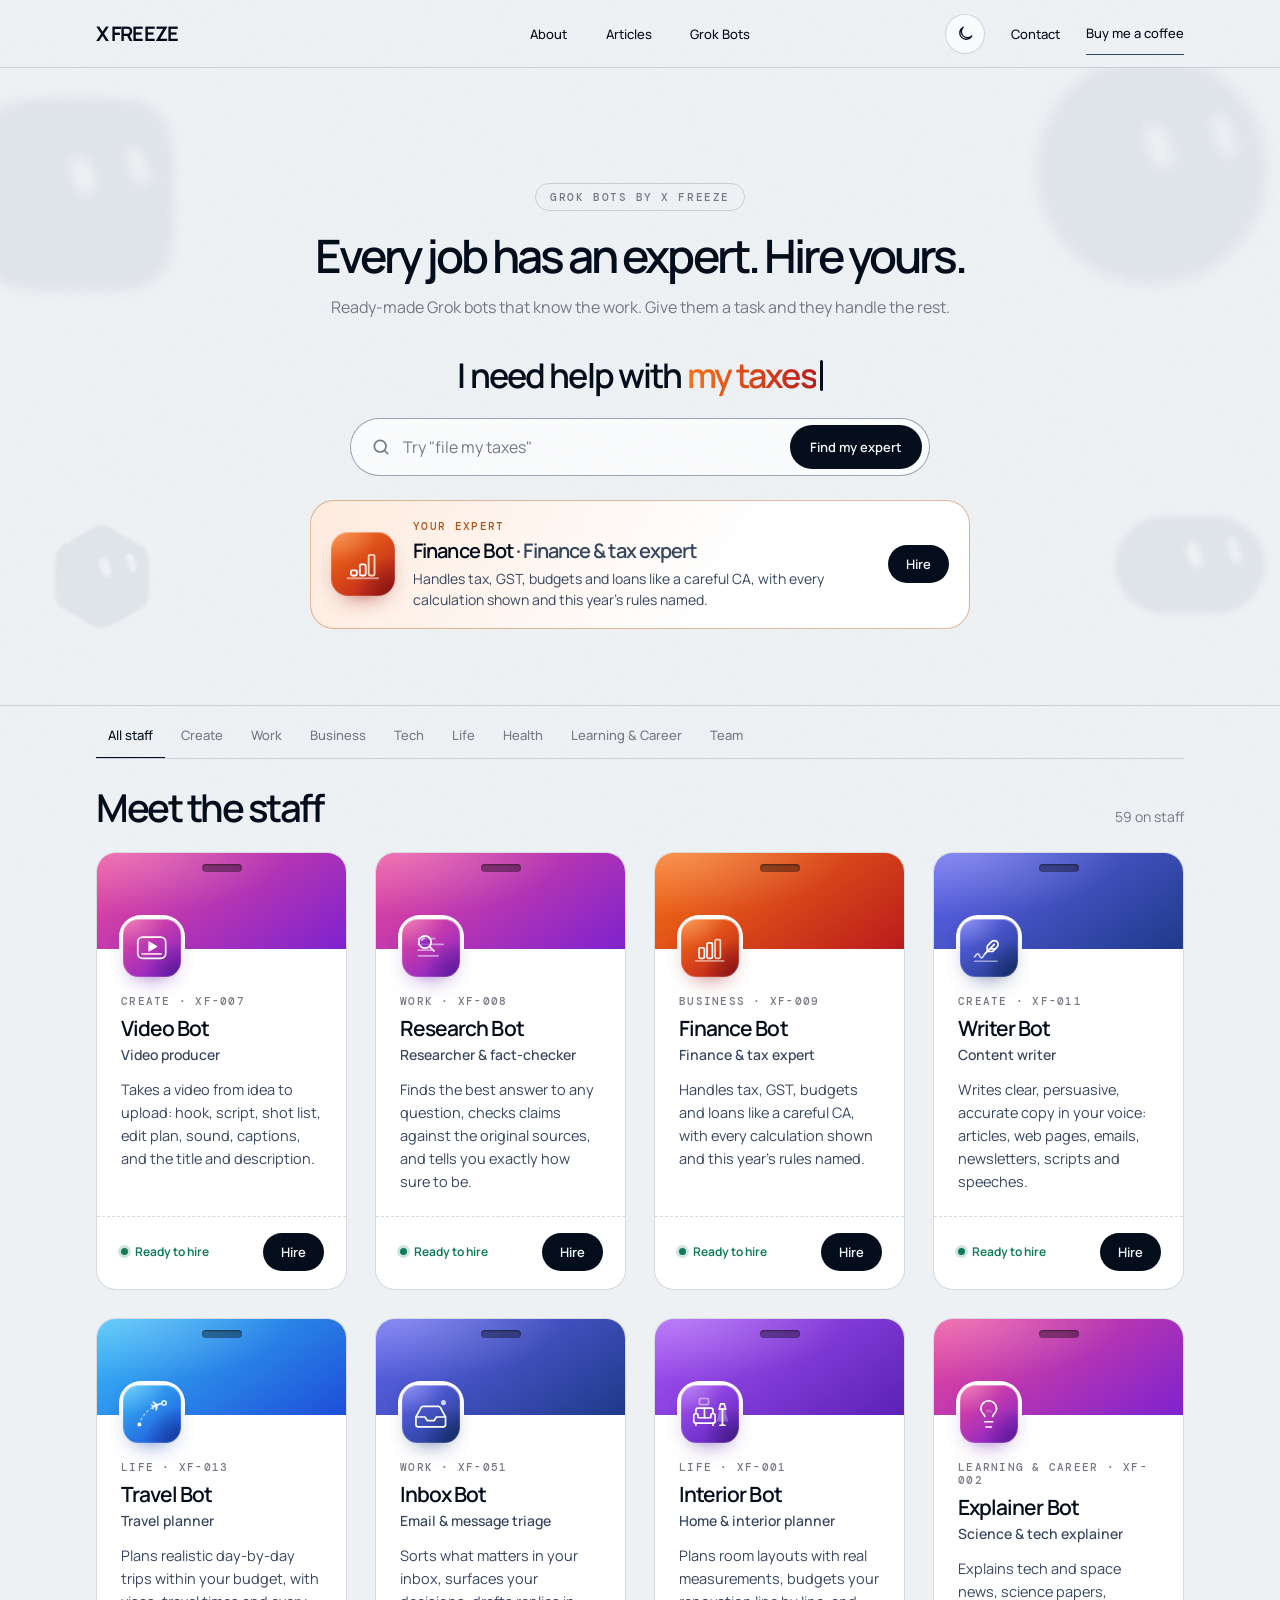
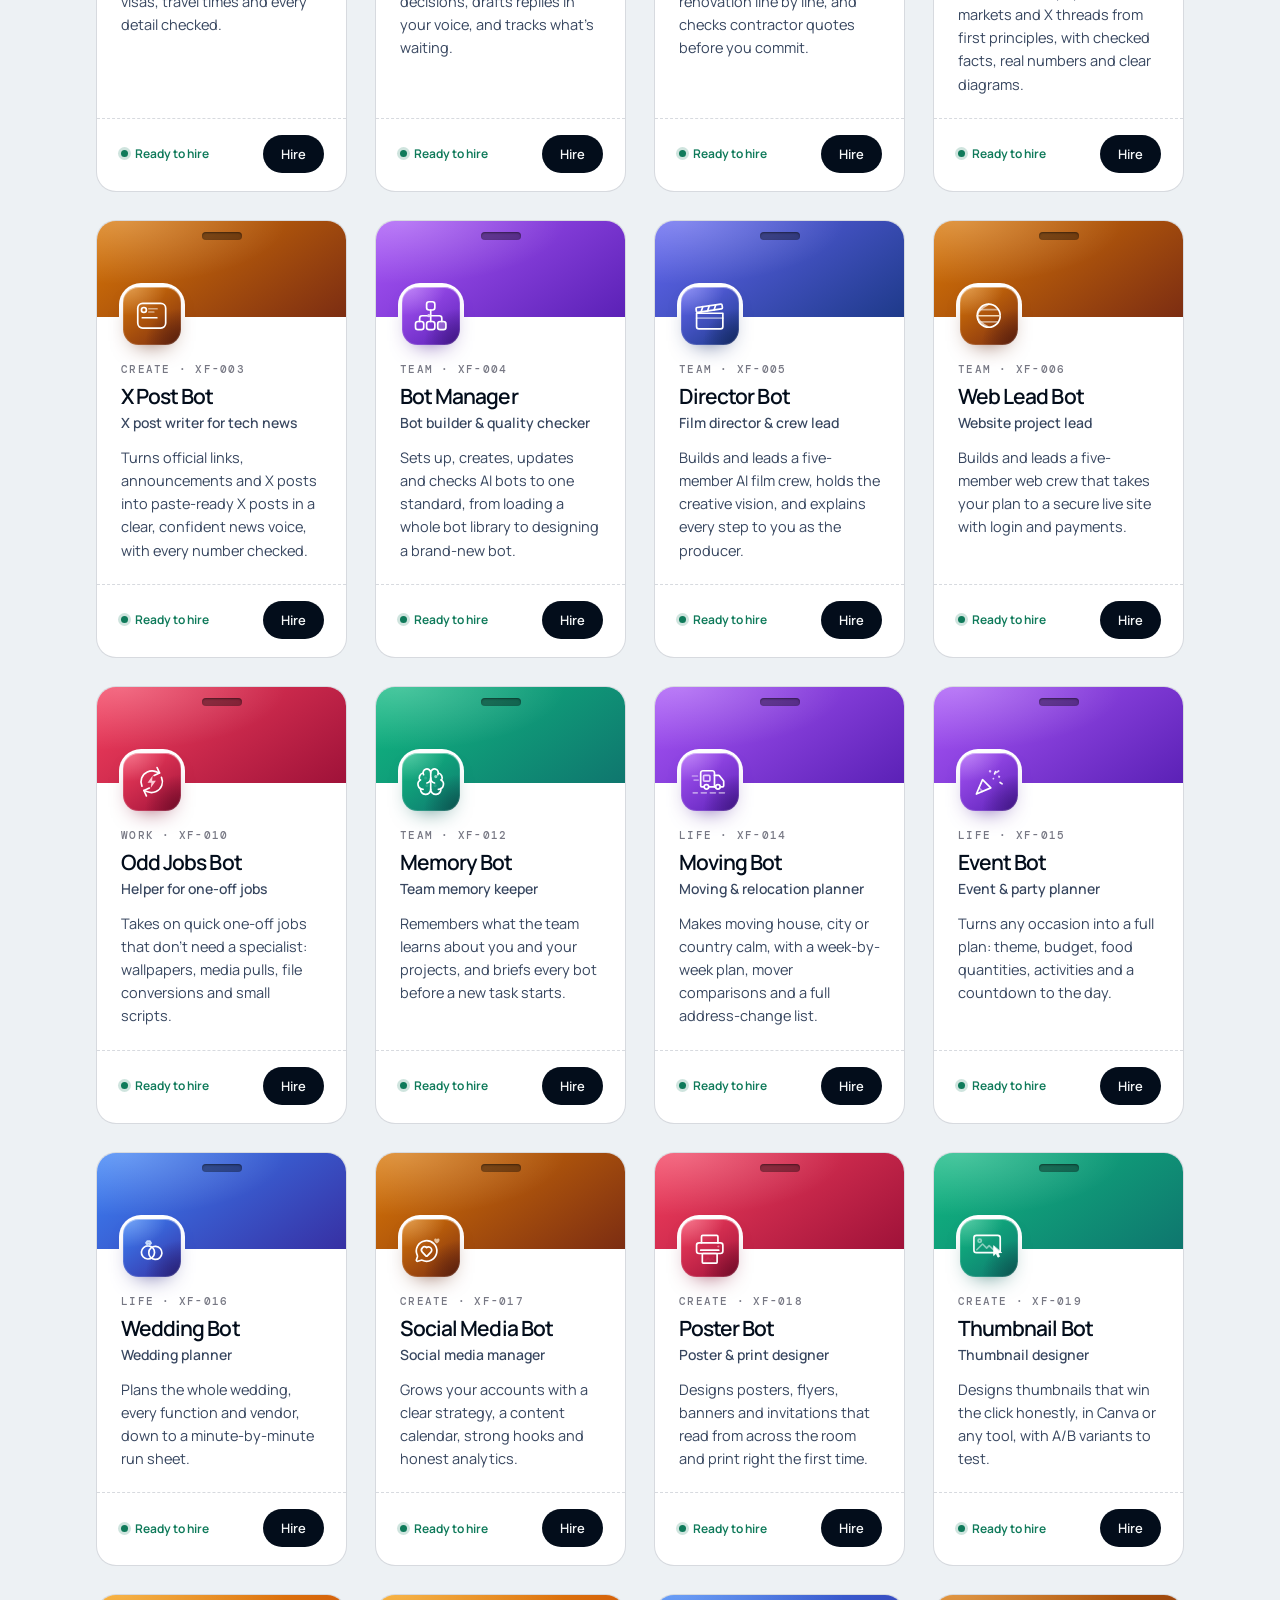
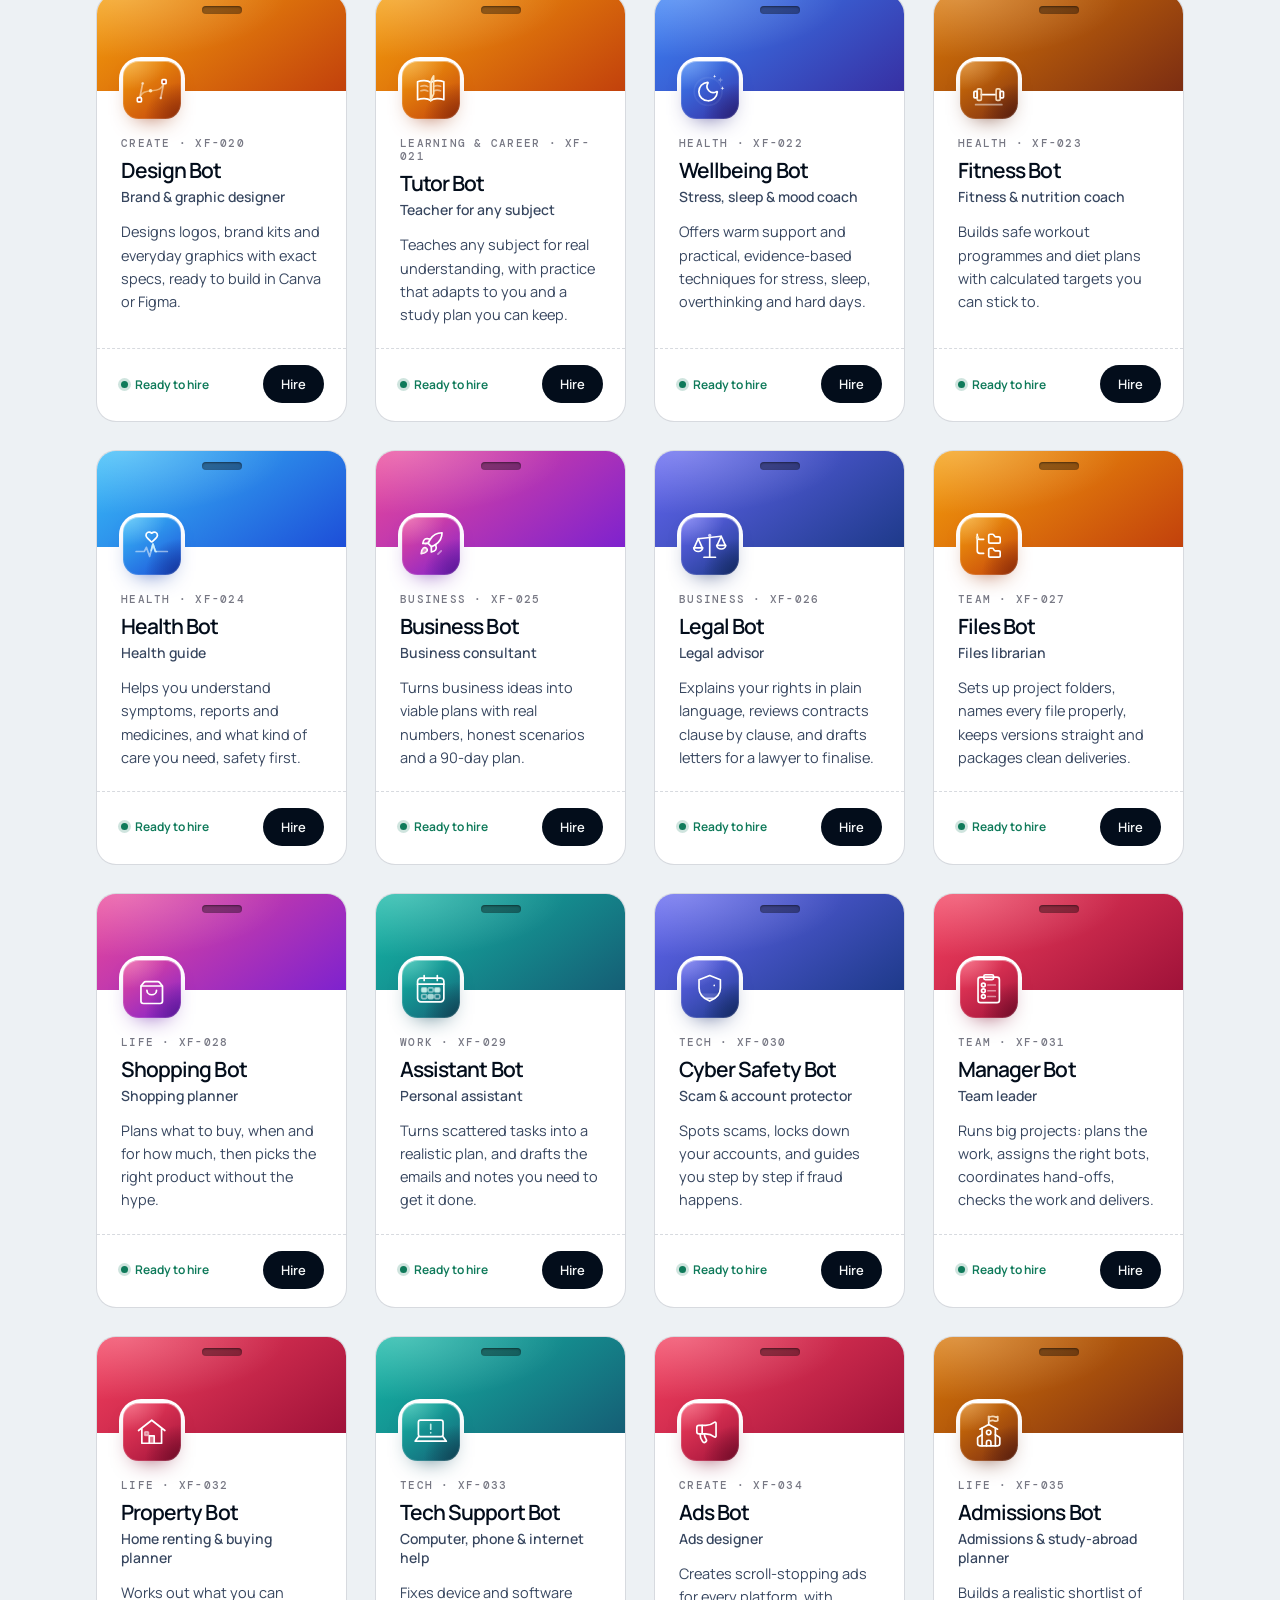
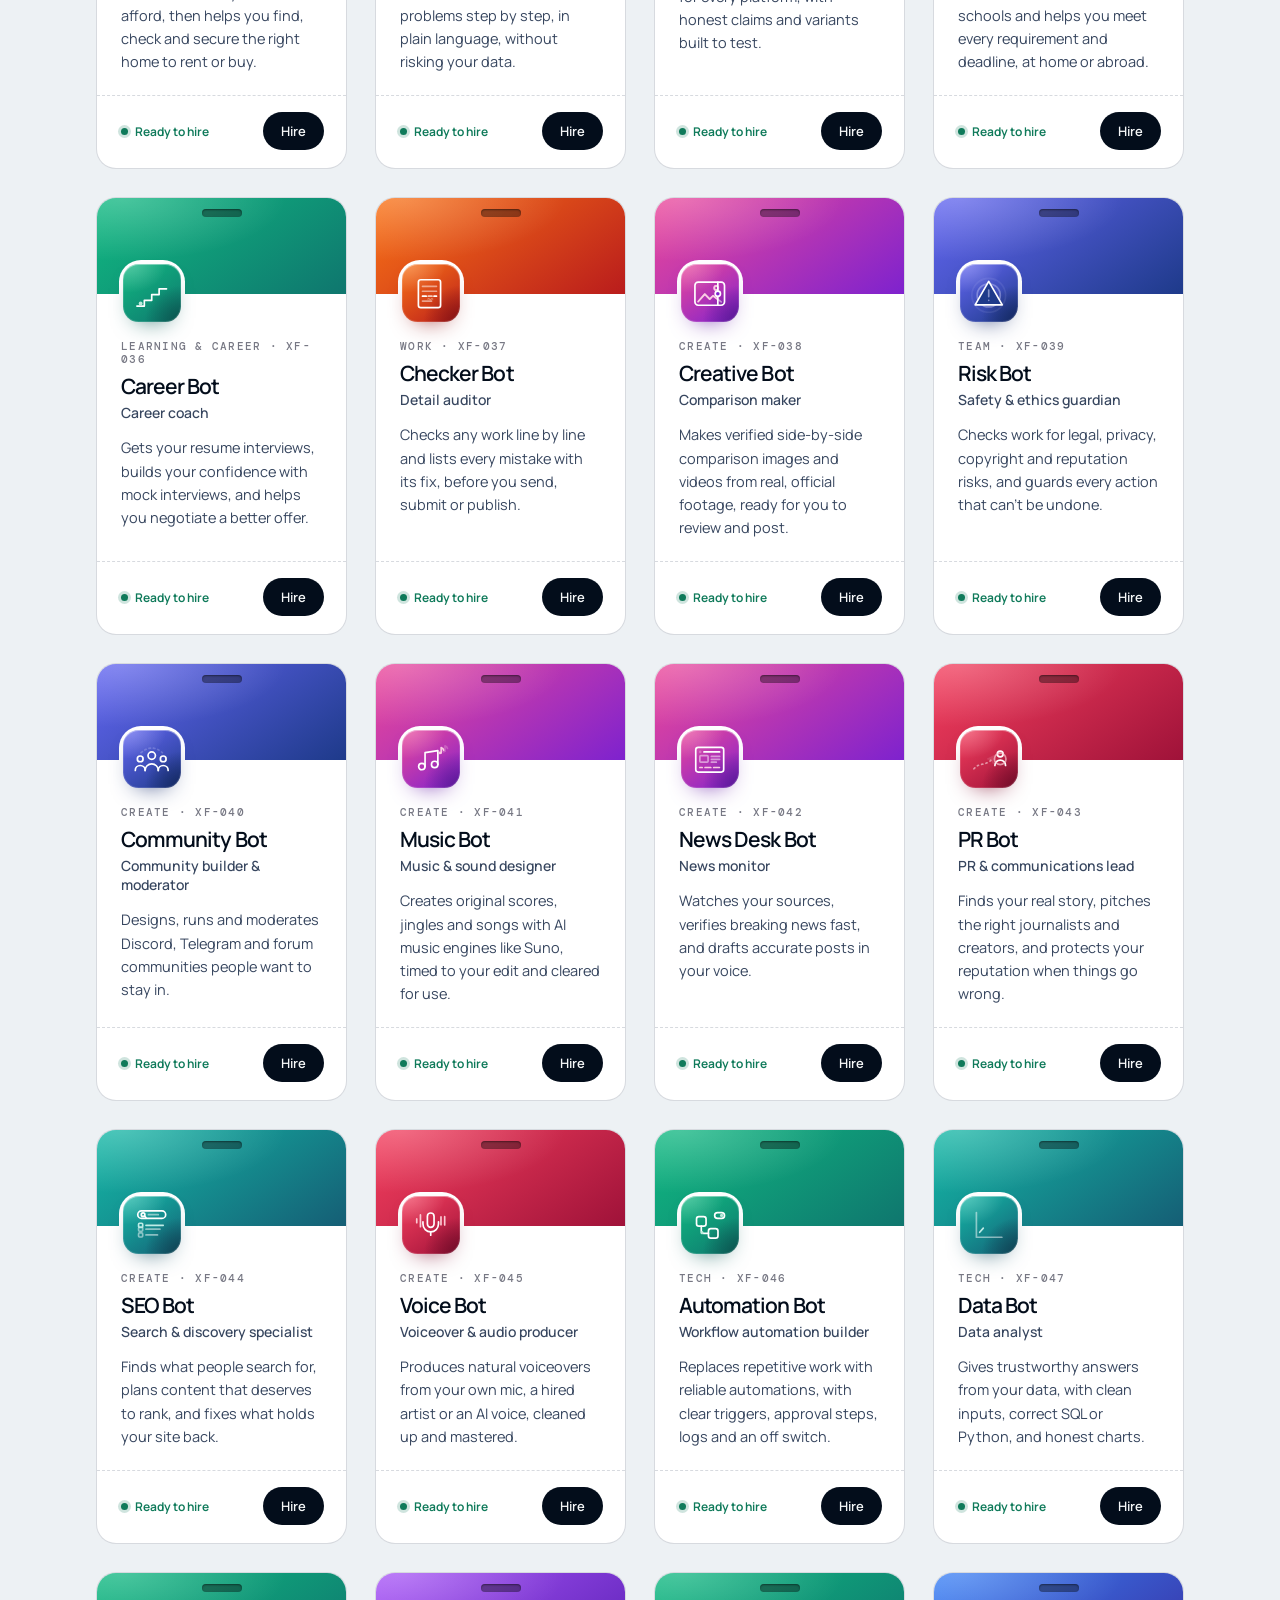
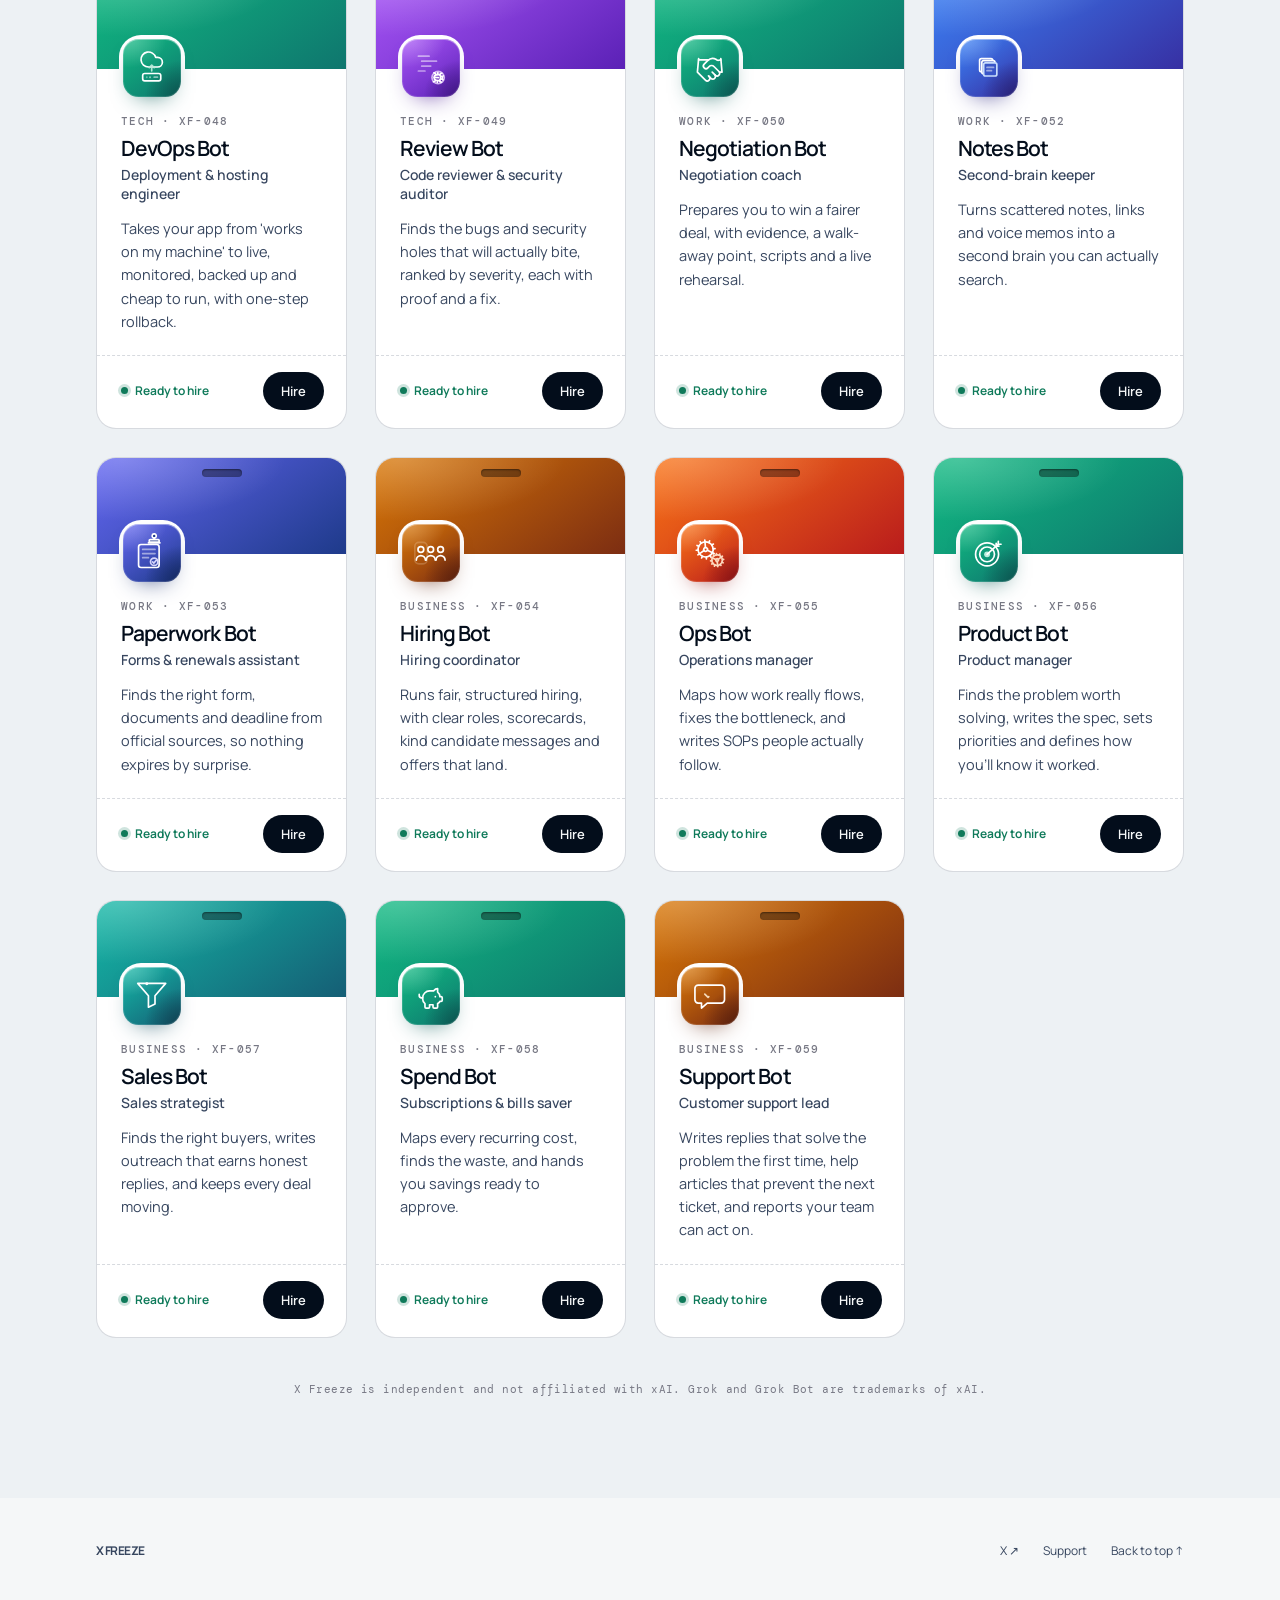
==== grok-bots.html @ 4d3c6060 "Grok Bots: at most four badges a row, with more room. Four columns on wide screens (three, two, one " ====
<!doctype html>
<html lang="en">
  <head>
    <meta charset="utf-8">
    <meta name="viewport" content="width=device-width, initial-scale=1">
    <meta name="description" content="Ready-made Grok bots by X Freeze for work, money, health, learning and more. They know the work: hire them in one click, give them a task, and they handle the rest.">
    <meta name="theme-color" content="#edf1f4">
    <meta property="og:title" content="Grok Bots by X Freeze">
    <meta property="og:description" content="Every job has an expert. Hire yours.">
    <meta property="og:image" content="assets/xfreeze-space-backdrop.png">
    <title>Grok Bots | X Freeze</title>
    <link rel="canonical" href="https://xfreeze.com/grok-bots">
    <script>
      (function () {
        try {
          var stored = localStorage.getItem("xf-theme");
          var theme = stored === "dark" || stored === "light"
            ? stored
            : (window.matchMedia("(prefers-color-scheme: dark)").matches ? "dark" : "light");
          document.documentElement.setAttribute("data-theme", theme);
        } catch (e) {
          document.documentElement.setAttribute("data-theme", "light");
        }
      })();
    </script>
    <link rel="icon" type="image/x-icon" href="/favicon.ico">
    <link rel="icon" type="image/png" sizes="32x32" href="/favicon-32x32.png">
    <link rel="apple-touch-icon" sizes="180x180" href="/apple-touch-icon.png">
    <link rel="preconnect" href="https://fonts.googleapis.com">
    <link rel="preconnect" href="https://fonts.gstatic.com" crossorigin>
    <link href="https://fonts.googleapis.com/css2?family=DM+Mono:wght@400;500&amp;family=Manrope:wght@400;500;600;700&amp;display=swap" rel="stylesheet">
    <link rel="stylesheet" href="/styles.css?v=calendly-restore-1">
    <link rel="stylesheet" href="/grok-bots/grok-bots.css?v=4">
  </head>
  <body>
    <a class="skip-link" href="#main">Skip to content</a>

    <header class="site-header">
      <a class="brand" href="/" aria-label="X Freeze home">
        <span>X FREEZE</span>
      </a>

      <nav aria-label="Primary navigation">
        <a href="/about">About</a>
        <a href="/articles">Articles</a>
        <a href="/grok-bots" aria-current="page">Grok Bots</a>
      </nav>

      <div class="nav-actions">
        <button class="theme-toggle" type="button" data-theme-toggle aria-label="Toggle dark theme" title="Toggle theme">
          <svg class="icon-moon" viewBox="0 0 24 24" fill="none" stroke="currentColor" stroke-width="1.8" stroke-linecap="round" stroke-linejoin="round" aria-hidden="true">
            <path d="M21 14.5A8.5 8.5 0 1 1 9.5 3a7 7 0 0 0 11.5 11.5z"></path>
          </svg>
          <svg class="icon-sun" viewBox="0 0 24 24" fill="none" stroke="currentColor" stroke-width="1.8" stroke-linecap="round" stroke-linejoin="round" aria-hidden="true">
            <circle cx="12" cy="12" r="4"></circle>
            <path d="M12 2v2M12 20v2M4.9 4.9l1.4 1.4M17.7 17.7l1.4 1.4M2 12h2M20 12h2M4.9 19.1l1.4-1.4M17.7 6.3l1.4-1.4"></path>
          </svg>
        </button>
        <a class="nav-contact" href="/contact">Contact</a>
        <a class="nav-support" href="/support">Buy me a coffee</a>
      </div>
    </header>

    <main class="gk" id="main">
      <section class="gk-hero" aria-labelledby="gk-title">
        <div class="gk-ghosts" id="gk-ghosts" aria-hidden="true"></div>
        <div class="gk-hero__inner content-container">
          <p class="gk-kicker">Grok bots by X Freeze</p>
          <h1 id="gk-title">Every job has an expert. Hire yours.</h1>
          <p class="gk-sub">Ready-made Grok bots that know the work. Give them a task and they handle the rest.</p>
          <form class="gk-ask" id="gk-ask" role="search" autocomplete="off">
            <label class="gk-ask__line" for="gk-search"><span class="gk-ask__need">I need help with</span> <span class="gk-ask__what" id="gk-what"></span><span class="gk-caret" aria-hidden="true"></span></label>
            <div class="gk-ask__box">
              <svg viewBox="0 0 24 24" width="20" height="20" fill="none" stroke="currentColor" stroke-width="2" stroke-linecap="round" aria-hidden="true"><circle cx="11" cy="11" r="7"/><path d="m20 20-3.5-3.5"/></svg>
              <input id="gk-search" type="search" placeholder="Try &quot;file my taxes&quot;" aria-label="What do you need help with?" spellcheck="false">
              <button class="gk-ask__go" type="submit">Find my expert</button>
            </div>
          </form>
          <div class="gk-match" id="gk-match" aria-live="polite"></div>
          <p class="gk-also" id="gk-also"></p>
        </div>
      </section>

      <section class="gk-list content-container" id="gk-staff" aria-labelledby="gk-list-title">
        <nav class="gk-depts" id="gk-cats" aria-label="Departments"></nav>
        <div class="gk-list__head">
          <h2 id="gk-list-title">Meet the staff</h2>
          <p id="gk-count" aria-live="polite"></p>
        </div>
        <ul class="gk-grid" id="gk-grid"></ul>
        <p class="gk-empty" id="gk-empty" hidden>No bots match that yet. Try other words, or pick a department.</p>
        <p class="gk-note">X Freeze is independent and not affiliated with xAI. Grok and Grok Bot are trademarks of xAI.</p>
      </section>
    </main>

    <dialog class="gk-modal" id="gk-modal" aria-labelledby="gk-m-name">
      <div id="gk-modal-body"></div>
    </dialog>

    <footer class="site-footer">
      <a class="brand" href="/"><span>X FREEZE</span></a>
      <div>
        <a href="https://x.com/XFreeze" target="_blank" rel="noreferrer">X ↗</a>
        <a href="/support">Support</a>
        <a href="#top" onclick="window.scrollTo({ top: 0, behavior: 'smooth' }); return false;">Back to top ↑</a>
      </div>
    </footer>

    <script src="/grok-bots/grok-bots-faces.js?v=1"></script>
    <script src="/grok-bots/grok-bots-icons.js?v=1"></script>
    <script src="/grok-bots/grok-bots-scenes.js?v=1"></script>
    <script src="/grok-bots/grok-bots-data.js?v=1"></script>
    <script src="/grok-bots/grok-bots.js?v=1"></script>
  </body>
</html>
---- styles.css ----
:root {
  --canvas: #edf1f4;
  --canvas-soft: #e5eaf0;
  --canvas-bright: #f5f7f8;
  --ink: #030d1b;
  --ink-soft: #080d15;
  --slate: #37465f;
  --muted: #777884;
  --line: rgba(55, 70, 95, 0.2);
  --line-strong: rgba(55, 70, 95, 0.48);
  --header-bg: rgba(237, 241, 244, 0.88);
  --card-bg: #ffffff;
  --card-bg-soft: rgba(255, 255, 255, 0.72);
  --panel-bg: linear-gradient(118deg, rgba(249, 251, 252, 0.99), rgba(232, 237, 243, 0.985));
  --panel-sheen: radial-gradient(circle at 12% 8%, rgba(255, 255, 255, 0.98), transparent 34%);
  --section-tint: #eef2f5;
  --noise-opacity: 0.025;
  --noise-blend: multiply;
  --shadow-soft: 0 18px 40px rgba(55, 70, 95, 0.1);
  --shadow-panel: 0 24px 64px rgba(55, 70, 95, 0.16);
  --thumb-bg: #0b1220;
  --portrait-glow: radial-gradient(
    circle at 50% 52%,
    rgba(55, 70, 95, 0.12),
    rgba(237, 241, 244, 0.22) 55%,
    transparent 71%
  );
  --gutter: clamp(28px, 7.5vw, 144px);
  --section-space: clamp(108px, 13vw, 208px);
  --radius: 0;
  --ease-out: cubic-bezier(0.23, 1, 0.32, 1);
  --ease-in-out: cubic-bezier(0.77, 0, 0.175, 1);
  --sans: "Manrope", -apple-system, BlinkMacSystemFont, "Segoe UI", sans-serif;
  --mono: "DM Mono", ui-monospace, SFMono-Regular, Menlo, monospace;
  --type-hero: clamp(3.2rem, 4.65vw, 4.85rem);
  --type-section: clamp(3rem, 4.15vw, 4.4rem);
  --type-feature: clamp(2.15rem, 3.2vw, 3.45rem);
  --type-card: clamp(1.65rem, 2.3vw, 2.45rem);
}

html[data-theme="dark"] {
  /* Dark grey base (slightly deeper) · #1E3E62 accent only */
  --canvas: #12151a;
  --canvas-soft: #1a1e24;
  --canvas-bright: #222831;
  --ink: #eceff3;
  --ink-soft: #f5f7fa;
  --slate: #a0a8b4;
  --muted: #8a919c;
  --line: rgba(255, 255, 255, 0.1);
  --line-strong: rgba(255, 255, 255, 0.2);
  --header-bg: rgba(18, 21, 26, 0.92);
  --card-bg: #1a1e24;
  --card-bg-soft: rgba(26, 30, 36, 0.94);
  --panel-bg: linear-gradient(118deg, #222831, #1a1e24);
  --panel-sheen: radial-gradient(circle at 12% 8%, rgba(30, 62, 98, 0.24), transparent 40%);
  --section-tint: #12151a;
  --noise-opacity: 0.05;
  --noise-blend: soft-light;
  --shadow-soft: 0 18px 40px rgba(0, 0, 0, 0.45);
  --shadow-panel: 0 24px 64px rgba(0, 0, 0, 0.5);
  --thumb-bg: #0c0e12;
  /* No light halo — transparent so page grey shows through cleanly */
  --portrait-glow: transparent;
  --accent: #1e3e62;
}

/* Kill light portrait halo + any baked edge glow in dark mode */
html[data-theme="dark"] .portrait-stage::before {
  display: none;
}

html[data-theme="dark"] .portrait-stage {
  background: transparent;
}

html[data-theme="dark"] .portrait-stage img {
  filter: drop-shadow(0 20px 28px rgba(0, 0, 0, 0.45));
}

html[data-theme="dark"] .hero-sticky {
  background: var(--canvas);
}

html[data-theme="dark"] .hero-name {
  color: rgba(255, 255, 255, 0.04);
}

html[data-theme="dark"] .orbit-lines,
html[data-theme="dark"] .orbit-lines span {
  border-color: rgba(255, 255, 255, 0.08);
}

* {
  box-sizing: border-box;
}

html {
  scroll-behavior: smooth;
  color-scheme: light;
}

html[data-theme="dark"] {
  color-scheme: dark;
}

body {
  min-width: 320px;
  margin: 0;
  /* clip keeps sticky horizontal articles working; hidden breaks position:sticky */
  overflow-x: clip;
  background: var(--canvas);
  color: var(--ink);
  font-family: var(--sans);
  font-size: 16px;
  -webkit-font-smoothing: antialiased;
  transition: background-color 220ms ease, color 220ms ease;
}

body::after {
  position: fixed;
  z-index: 30;
  inset: 0;
  pointer-events: none;
  content: "";
  opacity: var(--noise-opacity);
  background-image: url("data:image/svg+xml,%3Csvg viewBox='0 0 180 180' xmlns='http://www.w3.org/2000/svg'%3E%3Cfilter id='n'%3E%3CfeTurbulence type='fractalNoise' baseFrequency='.82' numOctaves='3' stitchTiles='stitch'/%3E%3C/filter%3E%3Crect width='100%25' height='100%25' filter='url(%23n)' opacity='.7'/%3E%3C/svg%3E");
  mix-blend-mode: var(--noise-blend);
}

body.dialog-open {
  overflow: hidden;
}

a {
  color: inherit;
  text-decoration: none;
}

button,
input,
select,
textarea {
  font: inherit;
}

button {
  color: inherit;
}

img {
  display: block;
  max-width: 100%;
}

a:focus-visible,
button:focus-visible,
input:focus-visible,
select:focus-visible,
textarea:focus-visible {
  outline: 2px solid var(--slate);
  outline-offset: 4px;
}

.skip-link {
  position: fixed;
  z-index: 50;
  top: 12px;
  left: 12px;
  padding: 10px 14px;
  background: var(--ink);
  color: var(--canvas-bright);
  transform: translateY(-160%);
}

.skip-link:focus {
  transform: none;
}

.site-header {
  position: sticky;
  z-index: 20;
  top: 0;
  display: grid;
  min-height: 68px;
  grid-template-columns: 1fr auto 1fr;
  align-items: center;
  gap: 36px;
  padding: 0 var(--gutter);
  border-bottom: 1px solid var(--line);
  background: var(--header-bg);
  backdrop-filter: blur(18px);
  -webkit-backdrop-filter: blur(18px);
}

.theme-toggle {
  display: inline-flex;
  align-items: center;
  justify-content: center;
  width: 40px;
  height: 40px;
  margin: 0;
  padding: 0;
  border: 1px solid var(--line);
  border-radius: 999px;
  background: var(--card-bg-soft);
  color: var(--ink);
  cursor: pointer;
  transition: border-color 180ms ease, background 180ms ease, transform 180ms ease;
}

.theme-toggle:hover {
  border-color: var(--line-strong);
  transform: translateY(-1px);
}

.theme-toggle svg {
  width: 18px;
  height: 18px;
  display: block;
}

.theme-toggle .icon-sun {
  display: none;
}

.theme-toggle .icon-moon {
  display: block;
}

html[data-theme="dark"] .theme-toggle .icon-sun {
  display: block;
}

html[data-theme="dark"] .theme-toggle .icon-moon {
  display: none;
}

.brand {
  width: max-content;
  font-size: 20px;
  font-weight: 700;
  letter-spacing: -0.045em;
}

.site-header nav,
.nav-actions {
  display: flex;
  align-items: center;
}

.site-header nav {
  gap: clamp(24px, 3vw, 46px);
  justify-content: center;
}

.nav-actions {
  gap: 14px;
  justify-content: flex-end;
}

.site-header nav a,
.nav-contact,
.nav-support {
  min-height: 42px;
  align-content: center;
  border: 0;
  background: transparent;
  color: var(--ink-soft);
  cursor: pointer;
  padding: 0;
  font-size: 13px;
  font-weight: 500;
  transition: color 180ms ease;
}

.site-header nav a:hover,
.nav-contact:hover,
.nav-support:hover {
  color: var(--slate);
}

.nav-actions {
  justify-content: flex-end;
  gap: 26px;
}

.nav-support {
  border-bottom: 1px solid var(--slate);
}

main {
  /* overflow:clip breaks position:sticky for the articles horizontal track */
  overflow-x: clip;
  overflow-y: visible;
}

.hero {
  position: relative;
  isolation: isolate;
  /* Desktop: tall sticky stage so portrait + stats seam work together.
     Mobile overrides live only in @media (max-width: 780px / 480px). */
  height: 118dvh;
  min-height: 860px;
  overflow: clip;
}

.hero-sticky {
  position: sticky;
  top: 68px;
  display: grid;
  height: calc(100dvh - 68px);
  min-height: 700px;
  grid-template-columns: minmax(0, 1.05fr) minmax(420px, 0.95fr);
  align-items: center;
  overflow: hidden;
  padding: clamp(60px, 8vh, 90px) var(--gutter) 0;
  border-bottom: 1px solid var(--line);
  background:
    radial-gradient(circle at 77% 43%, rgba(55, 70, 95, 0.1), transparent 27rem),
    var(--canvas);
}

.hero-copy {
  position: relative;
  z-index: 4;
  align-self: center;
  max-width: 820px;
  padding-bottom: 70px;
}

.hero h1 {
  max-width: 790px;
  margin: 0;
  font-size: var(--type-hero);
  font-weight: 600;
  line-height: 1.08;
  letter-spacing: -0.065em;
  text-wrap: balance;
}

.headline-line {
  display: block;
  overflow: hidden;
  padding-bottom: 0.035em;
}

.headline-line > span {
  display: block;
}

.hero-summary {
  max-width: 570px;
  margin: 30px 0 0;
  color: var(--muted);
  font-size: clamp(15px, 1.25vw, 18px);
  line-height: 1.75;
}

.hero-actions,
.principle-actions,
.contact-actions {
  display: flex;
  flex-wrap: wrap;
  align-items: center;
}

.hero-actions {
  gap: 32px;
  margin-top: 38px;
}

.button {
  display: inline-flex;
  min-height: 54px;
  align-items: center;
  justify-content: center;
  border: 1px solid var(--ink);
  border-radius: var(--radius);
  cursor: pointer;
  padding: 0 25px;
  font-size: 13px;
  font-weight: 600;
  white-space: nowrap;
  transition: background 180ms ease, color 180ms ease, transform 180ms ease;
}

.button:hover {
  transform: translateY(-2px);
}

.button:active {
  transform: scale(0.98);
}

.button-primary {
  background: var(--ink);
  color: var(--canvas-bright);
}

.button-primary:hover {
  background: var(--slate);
  color: var(--canvas-bright);
}

.button-disabled {
  border-color: var(--line-strong);
  background: var(--canvas-soft);
  color: var(--muted);
  cursor: not-allowed;
}

.button-disabled:hover {
  transform: none;
}

.text-link {
  display: inline-flex;
  min-height: 42px;
  align-items: center;
  gap: 11px;
  border: 0;
  border-bottom: 1px solid var(--line-strong);
  background: transparent;
  color: var(--ink);
  cursor: pointer;
  padding: 0;
  font-size: 13px;
  font-weight: 600;
  white-space: nowrap;
  transition: border-color 180ms ease, color 180ms ease, gap 180ms ease;
}

.text-link:hover {
  gap: 16px;
  border-color: var(--ink);
  color: var(--slate);
}

.hero-name {
  position: absolute;
  z-index: -1;
  right: -3vw;
  bottom: -0.16em;
  color: rgba(55, 70, 95, 0.055);
  font-size: clamp(9rem, 17vw, 19rem);
  font-weight: 600;
  line-height: 0.75;
  letter-spacing: -0.09em;
  white-space: nowrap;
}

.portrait-stage {
  position: relative;
  z-index: 2;
  align-self: stretch;
  min-height: 680px;
  margin: 0;
}

.portrait-stage::before {
  position: absolute;
  z-index: -2;
  top: 5%;
  left: 4%;
  width: 104%;
  height: 91%;
  border-radius: 50%;
  background: var(--portrait-glow);
  content: "";
}

.portrait-stage img {
  position: absolute;
  z-index: 3;
  left: 50%;
  bottom: 0;
  width: min(116%, 800px);
  max-width: none;
  height: 104%;
  object-fit: contain;
  object-position: center bottom;
  filter: drop-shadow(0 28px 30px rgba(3, 13, 27, 0.12));
  transform: translateX(-50%);
}

.orbit-depth {
  position: absolute;
  z-index: 1;
  inset: 0;
}

.orbit-lines,
.orbit-lines span {
  position: absolute;
  border: 1px solid rgba(55, 70, 95, 0.13);
  border-radius: 50%;
}

.orbit-lines {
  z-index: 1;
  top: 5%;
  left: -5%;
  width: 118%;
  height: 88%;
  transform: rotate(-12deg);
}

.orbit-lines::before,
.orbit-lines::after {
  position: absolute;
  width: 8px;
  height: 8px;
  border-radius: 50%;
  background: var(--slate);
  content: "";
}

.orbit-lines::before {
  top: 50%;
  right: -5px;
  transform: translateY(-50%);
}

.orbit-lines::after {
  top: 50%;
  left: -5px;
  transform: translateY(-50%);
}

.orbit-lines span:nth-child(1) {
  inset: 6%;
}

.orbit-lines span:nth-child(2) {
  inset: 12%;
}

.orbit-lines span:nth-child(3) {
  inset: 18%;
}

.principle {
  position: relative;
  display: grid;
  min-height: 1040px;
  align-content: start;
  overflow: hidden;
  padding: clamp(400px, 28vw, 520px) var(--gutter) var(--section-space);
  background:
    linear-gradient(110deg, rgba(55, 70, 95, 0.07), transparent 44%),
    linear-gradient(to bottom, var(--canvas) 0, var(--canvas-soft) 340px);
}

.principle::after {
  position: absolute;
  right: -11vw;
  width: min(48vw, 700px);
  aspect-ratio: 1;
  border: 1px solid rgba(55, 70, 95, 0.13);
  border-radius: 50%;
  box-shadow:
    inset 0 0 0 8vw var(--canvas-soft),
    inset 0 0 0 calc(8vw + 1px) rgba(55, 70, 95, 0.1);
  content: "";
  pointer-events: none;
}

.principle h2 {
  position: relative;
  z-index: 2;
  max-width: none;
  margin: 0;
  color: var(--ink);
  font-size: var(--type-section);
  font-weight: 500;
  line-height: 0.96;
  letter-spacing: -0.075em;
}

.principle > p {
  position: relative;
  z-index: 2;
  max-width: 640px;
  margin: 40px 0 0;
  color: var(--slate);
  font-size: clamp(16px, 1.2vw, 18px);
  line-height: 1.65;
}

/* Header: title + intro side by side — full content width */
.principle-header {
  position: relative;
  z-index: 2;
  display: grid;
  width: 100%;
  max-width: none;
  grid-template-columns: minmax(0, 0.9fr) minmax(0, 1.1fr);
  gap: clamp(40px, 6vw, 96px);
  align-items: end;
}

.principle-intro {
  max-width: none;
  margin: 0;
  color: var(--slate);
  font-size: clamp(17px, 1.35vw, 21px);
  line-height: 1.62;
  letter-spacing: -0.02em;
}

/* Closing statement after all ideas — last before CTAs */
.principle-closing {
  position: relative;
  z-index: 2;
  max-width: 80ch;
  margin: clamp(40px, 5vw, 56px) 0 0;
  padding-top: 28px;
  border-top: 1px solid var(--line);
  color: var(--slate);
  font-size: clamp(16px, 1.25vw, 18px);
  line-height: 1.72;
  letter-spacing: -0.015em;
}

/* Idea cards span full width between gutters */
.principle-cards {
  position: relative;
  z-index: 2;
  display: grid;
  width: 100%;
  max-width: none;
  grid-template-columns: repeat(2, minmax(0, 1fr));
  gap: 1px;
  margin-top: clamp(56px, 7vw, 88px);
  border: 1px solid var(--line);
  background: var(--line);
}

.principle-cards article {
  display: flex;
  flex-direction: column;
  gap: 16px;
  min-height: 0;
  padding: clamp(28px, 3.2vw, 40px);
  background: var(--canvas);
}

.principle-card-wide {
  grid-column: 1 / -1;
}

.principle-card-num {
  font-family: var(--font-mono, ui-monospace, monospace);
  font-size: 11px;
  font-weight: 500;
  letter-spacing: 0.12em;
  text-transform: uppercase;
  color: var(--muted);
}

.principle-cards h3 {
  max-width: none;
  margin: 0;
  color: var(--ink);
  font-size: clamp(22px, 2vw, 30px);
  font-weight: 500;
  line-height: 1.12;
  letter-spacing: -0.045em;
}

.principle-cards p {
  max-width: none;
  margin: 0;
  color: var(--muted);
  font-size: 14px;
  line-height: 1.75;
}

.principle-card-body {
  display: grid;
  grid-template-columns: repeat(2, minmax(0, 1fr));
  gap: clamp(20px, 3vw, 40px);
}

.principle-card-body > div {
  display: flex;
  flex-direction: column;
  gap: 1em;
}

.principle-card-body p {
  margin: 0;
}

.principle-actions {
  position: relative;
  z-index: 2;
  display: flex;
  flex-wrap: wrap;
  gap: 34px;
  margin-top: 48px;
}

.principle-actions a {
  min-height: 40px;
  align-content: center;
  border-bottom: 1px solid var(--line-strong);
  font-size: 13px;
  font-weight: 600;
}

.profile-stats {
  --stats-seam-offset: clamp(80px, 6.8vw, 96px);
  position: relative;
  z-index: 8;
  isolation: isolate;
  /* Desktop: zero-height wrapper; panel sits on the hero seam via translateY.
     Mobile uses real height + margin pull-up inside @media only. */
  height: 0;
  scroll-margin-top: 320px;
  margin: 0;
  padding: 0 var(--gutter);
  color: var(--ink);
  pointer-events: none;
}

.profile-stats-panel {
  position: relative;
  display: grid;
  max-width: 1600px;
  min-height: clamp(430px, 30vw, 480px);
  align-items: stretch;
  overflow: hidden;
  margin: 0 auto;
  padding: clamp(48px, 4.6vw, 72px);
  border-radius: 16px;
  background:
    var(--panel-sheen),
    var(--panel-bg);
  box-shadow:
    inset 0 1px 0 rgba(255, 255, 255, 0.08),
    inset 0 0 0 1px var(--line),
    var(--shadow-panel);
  backdrop-filter: blur(26px) saturate(132%);
  -webkit-backdrop-filter: blur(26px) saturate(132%);
  gap: clamp(56px, 6vw, 96px);
  grid-template-columns: minmax(320px, 0.88fr) minmax(0, 1.12fr);
  pointer-events: auto;
  transform: translateY(calc(-50% + var(--stats-seam-offset)));
}

.profile-stats-heading {
  display: flex;
  flex-direction: column;
  justify-content: space-between;
  margin: 0;
}

.profile-stats-heading h2 {
  max-width: 16ch;
  margin: 0;
  color: var(--ink);
  font-size: clamp(2.9rem, 4vw, 4.25rem);
  font-weight: 500;
  line-height: 0.98;
  letter-spacing: -0.055em;
  text-wrap: balance;
}

.profile-stats-heading p {
  max-width: 38ch;
  margin: clamp(42px, 6vw, 86px) 0 0;
  color: var(--slate);
  font-size: 14px;
  line-height: 1.72;
  text-wrap: pretty;
}

.profile-stat-grid {
  display: grid;
  align-content: stretch;
  margin: 0;
  column-gap: 0;
  grid-template-columns: repeat(2, minmax(0, 1fr));
  grid-template-rows: minmax(0, 1fr) auto;
  row-gap: clamp(28px, 3vw, 42px);
}

.profile-stat {
  display: grid;
  min-width: 0;
  align-items: start;
}

.profile-stat:first-child {
  align-items: center;
  padding-bottom: clamp(28px, 3vw, 40px);
  border-bottom: 1px solid rgba(55, 70, 95, 0.16);
  grid-column: 1 / -1;
}

.profile-stat:nth-child(n + 2) {
  padding: 4px clamp(20px, 2.5vw, 36px) 0;
}

.profile-stat:nth-child(2) {
  padding-left: 0;
}

.profile-stat:nth-child(3) {
  border-left: 1px solid rgba(55, 70, 95, 0.14);
}

.profile-stat dd {
  margin: 0 0 9px;
  color: var(--ink);
  font-size: clamp(2rem, 2.8vw, 3.25rem);
  font-weight: 500;
  line-height: 1;
  letter-spacing: -0.04em;
  text-wrap: nowrap;
}

.profile-stat:first-child dd {
  font-size: clamp(3.6rem, 5.4vw, 5.8rem);
  letter-spacing: -0.065em;
}

.profile-stat dt {
  color: var(--slate);
  font-size: 14px;
  font-weight: 500;
  line-height: 1.72;
}

.frezestack {
  position: relative;
  display: grid;
  min-height: 0;
  grid-template-columns: minmax(340px, 0.78fr) minmax(520px, 1.22fr);
  gap: clamp(48px, 6vw, 96px);
  align-items: center;
  overflow: hidden;
  padding: var(--section-space) var(--gutter);
  border-bottom: 1px solid var(--line);
  background:
    radial-gradient(circle at 15% 48%, rgba(55, 70, 95, 0.07), transparent 28rem),
    var(--canvas);
}

.stack-content {
  position: relative;
  z-index: 4;
  max-width: 680px;
}

.stack-copy {
  max-width: 620px;
}

.stack-copy h2,
.section-heading h2,
.posts > h2,
.about-copy h2,
.contact h2,
.support-strip h2 {
  margin: 0;
  font-weight: 500;
  letter-spacing: -0.07em;
}

.stack-copy h2 {
  font-size: var(--type-section);
  line-height: 0.96;
}

.stack-copy > p {
  max-width: 560px;
  margin: 28px 0 0;
  color: var(--slate);
  font-size: 17px;
  line-height: 1.68;
}

.stack-capabilities {
  position: relative;
  z-index: 5;
  max-width: 620px;
  margin-top: clamp(56px, 5vw, 76px);
  border-top: 1px solid var(--line);
}

.stack-capabilities article {
  display: grid;
  min-height: 0;
  grid-template-columns: minmax(0, 1fr) 48px;
  gap: 28px;
  align-items: center;
  margin: 0;
  padding: 22px 0;
  border-bottom: 1px solid var(--line);
}

.stack-capabilities h3 {
  margin: 0;
  font-size: clamp(1.55rem, 2vw, 2.05rem);
  font-weight: 500;
  line-height: 1.08;
  letter-spacing: -0.045em;
}

.stack-capabilities p {
  max-width: 46ch;
  margin: 11px 0 0;
  color: var(--muted);
  font-size: 13px;
  line-height: 1.6;
}

.stack-capabilities a {
  display: grid;
  width: 44px;
  height: 44px;
  place-items: center;
  justify-self: end;
  margin: 0;
  border: 1px solid var(--line-strong);
  border-radius: 50%;
  color: var(--slate);
  font-size: 19px;
  transition: border-color 180ms ease, color 180ms ease, transform 180ms ease;
}

.stack-capabilities a:hover {
  border-color: var(--slate);
  color: var(--ink);
  transform: translate(2px, -2px);
}

.stack-cta {
  position: relative;
  z-index: 5;
  width: max-content;
  margin: 46px 0 0;
}

.stack-gallery {
  position: relative;
  z-index: 2;
  display: grid;
  width: 100%;
  height: clamp(620px, 56vw, 760px);
  max-height: 760px;
  padding: 10px;
  border: 1px solid var(--line);
  border-radius: 18px;
  background: var(--card-bg-soft);
  box-shadow: var(--shadow-soft);
  gap: 10px;
  grid-template-columns: 1fr 1fr;
  grid-template-rows: 1.35fr 1fr;
  align-self: stretch;
}

.stack-shot {
  position: relative;
  display: block;
  min-width: 0;
  min-height: 0;
  overflow: hidden;
  border-radius: 10px;
  background: #8a8f97;
  color: #f5f7f8;
  isolation: isolate;
  text-decoration: none;
}

.stack-shot-wide {
  grid-column: 1 / -1;
}

/* Templates card: 3 vertical columns scrolling up/down continuously */
.stack-shot-templates {
  display: block;
}

.templates-roll {
  position: absolute;
  inset: 0;
  z-index: 0;
  display: grid;
  grid-template-columns: repeat(3, 1fr);
  gap: 8px;
  padding: 8px;
  overflow: hidden;
  background: #0b1016;
}

.templates-col {
  overflow: hidden;
  min-width: 0;
  min-height: 0;
  border-radius: 8px;
}

.templates-roll-track {
  display: flex;
  flex-direction: column;
  width: 100%;
  height: max-content;
  gap: 8px;
  will-change: transform;
  animation: templates-roll-up var(--roll-duration, 36s) linear infinite;
}

.templates-col-down .templates-roll-track {
  animation-name: templates-roll-down;
}

/* Taller vertical thumbnails */
.templates-roll-card {
  flex: 0 0 auto;
  width: 100%;
  height: clamp(160px, 18vw, 220px);
  margin: 0;
  overflow: hidden;
  border-radius: 8px;
  background: #6b7280;
  box-shadow: 0 2px 10px rgba(0, 0, 0, 0.25);
}

.templates-roll-card img {
  width: 100%;
  height: 100%;
  object-fit: cover;
  object-position: center;
  display: block;
  filter: saturate(0.94) contrast(1.03);
  transform: none;
  transition: filter 400ms ease;
}

.stack-shot-templates:hover .templates-roll-track {
  animation-play-state: paused;
}

.stack-shot-templates:hover .templates-roll-card img {
  filter: saturate(1.04) contrast(1.05);
}

@keyframes templates-roll-up {
  from {
    transform: translate3d(0, 0, 0);
  }
  to {
    transform: translate3d(0, -50%, 0);
  }
}

@keyframes templates-roll-down {
  from {
    transform: translate3d(0, -50%, 0);
  }
  to {
    transform: translate3d(0, 0, 0);
  }
}

@media (max-width: 780px) {
  .templates-roll {
    gap: 6px;
    padding: 6px;
  }

  .templates-roll-card {
    height: clamp(120px, 28vw, 160px);
    border-radius: 6px;
  }

  .templates-roll-track {
    gap: 6px;
  }
}

@media (prefers-reduced-motion: reduce) {
  .templates-roll-track {
    animation: none !important;
  }

  .templates-col {
    overflow-y: auto;
    -webkit-overflow-scrolling: touch;
  }
}

.stack-shot img,
.stack-shot video {
  width: 100%;
  height: 100%;
  object-fit: cover;
  filter: saturate(0.88) contrast(1.03);
  transform: scale(1.02);
  transition: transform 700ms var(--ease-out), filter 500ms ease;
}

.stack-shot video {
  display: block;
  background: #0b0f14;
  pointer-events: none;
}

.stack-shot:hover img,
.stack-shot:hover video {
  filter: saturate(1) contrast(1.05);
  transform: scale(1.06);
}

.stack-shot-veil {
  position: absolute;
  inset: 0;
  background:
    linear-gradient(180deg, transparent 42%, rgba(3, 13, 27, 0.55) 100%);
  pointer-events: none;
  transition: background 320ms ease;
}

.stack-shot:hover .stack-shot-veil {
  background:
    linear-gradient(180deg, transparent 28%, rgba(3, 13, 27, 0.68) 100%);
}

.stack-shot-copy {
  position: absolute;
  z-index: 2;
  right: 0;
  bottom: 0;
  left: 0;
  padding: 16px 18px;
}

.stack-shot-copy h3 {
  margin: 0;
  font-size: clamp(1.05rem, 1.3vw, 1.25rem);
  font-weight: 500;
  line-height: 1.1;
  letter-spacing: -0.03em;
}

.has-reveal .reveal-section.is-visible .stack-shot:nth-child(2) {
  transition-delay: 70ms;
}

.has-reveal .reveal-section.is-visible .stack-shot:nth-child(3) {
  transition-delay: 120ms;
}

@media (prefers-reduced-motion: reduce) {
  .stack-shot img,
  .stack-shot video {
    transition: none !important;
  }
}

/* ——— Imagine continuous gallery (3 lanes) ——— */
.imagine-section {
  position: relative;
  overflow: hidden;
  padding: var(--section-space) 0;
  border-bottom: 1px solid var(--line);
  background:
    linear-gradient(180deg, rgba(55, 70, 95, 0.04), transparent 40%),
    var(--canvas);
}

.imagine-head {
  position: relative;
  z-index: 2;
  display: flex;
  flex-wrap: wrap;
  align-items: flex-end;
  justify-content: space-between;
  gap: 20px 32px;
  max-width: 1240px;
  margin: 0 auto clamp(36px, 4vw, 52px);
  padding: 0 var(--gutter);
}

.imagine-kicker {
  margin: 0 0 10px;
  color: var(--muted);
  font-family: var(--font-mono, ui-monospace, monospace);
  font-size: 11px;
  font-weight: 500;
  letter-spacing: 0.14em;
  text-transform: uppercase;
}

.imagine-head h2 {
  margin: 0 0 12px;
  color: var(--ink);
  font-size: var(--type-section);
  font-weight: 500;
  line-height: 0.96;
  letter-spacing: -0.07em;
}

.imagine-head-copy p:last-child {
  max-width: 46ch;
  margin: 0;
  color: var(--slate);
  font-size: clamp(15px, 1.15vw, 17px);
  line-height: 1.65;
}

.imagine-gallery {
  display: grid;
  gap: 14px;
  width: 100%;
}

.imagine-lane {
  overflow: hidden;
  mask-image: linear-gradient(90deg, transparent, #000 4%, #000 96%, transparent);
  -webkit-mask-image: linear-gradient(90deg, transparent, #000 4%, #000 96%, transparent);
}

.imagine-track {
  display: flex;
  width: max-content;
  gap: 12px;
  will-change: transform;
  animation: imagine-roll-left var(--roll-duration, 40s) linear infinite;
}

.imagine-lane-right .imagine-track {
  animation-name: imagine-roll-right;
}

.imagine-card {
  position: relative;
  flex: 0 0 auto;
  width: clamp(160px, 16vw, 220px);
  height: clamp(200px, 20vw, 280px);
  margin: 0;
  overflow: hidden;
  border-radius: 14px;
  border: 1px solid rgba(55, 70, 95, 0.12);
  background: #c5cad1;
  box-shadow: 0 10px 28px rgba(55, 70, 95, 0.08);
}

.imagine-card img {
  width: 100%;
  height: 100%;
  object-fit: cover;
  display: block;
  filter: saturate(0.94) contrast(1.02);
  transition: transform 500ms var(--ease-out), filter 400ms ease;
}

.imagine-card:hover img {
  transform: scale(1.05);
  filter: saturate(1.05) contrast(1.04);
}

@keyframes imagine-roll-left {
  from {
    transform: translate3d(0, 0, 0);
  }
  to {
    transform: translate3d(-50%, 0, 0);
  }
}

@keyframes imagine-roll-right {
  from {
    transform: translate3d(-50%, 0, 0);
  }
  to {
    transform: translate3d(0, 0, 0);
  }
}

.imagine-lane:hover .imagine-track {
  animation-play-state: paused;
}

@media (prefers-reduced-motion: reduce) {
  .imagine-track {
    animation: none !important;
  }

  .imagine-lane {
    overflow-x: auto;
    -webkit-overflow-scrolling: touch;
    mask-image: none;
    -webkit-mask-image: none;
  }

  .imagine-track {
    width: max-content;
  }
}

@media (max-width: 780px) {
  .imagine-card {
    width: 148px;
    height: 188px;
  }

  .imagine-gallery {
    gap: 10px;
  }

  .imagine-track {
    gap: 10px;
  }
}

.section-heading {
  max-width: 780px;
  margin-bottom: clamp(70px, 9vw, 120px);
}

.section-heading h2 {
  max-width: 760px;
  font-size: var(--type-section);
  line-height: 1;
}

.section-heading p {
  max-width: 610px;
  margin: 30px 0 0;
  color: var(--muted);
  font-size: 17px;
  line-height: 1.7;
}

.section-link {
  margin-top: 62px;
}

/* Library */
/* ── X Articles: vertical scroll drives horizontal track ── */
/* Do not put overflow:hidden on .x-articles — it kills position:sticky */
.x-articles {
  padding: 0;
  border-bottom: 1px solid var(--line);
  background:
    radial-gradient(circle at 12% 12%, rgba(55, 70, 95, 0.06), transparent 26rem),
    radial-gradient(circle at 92% 80%, rgba(3, 13, 27, 0.04), transparent 22rem),
    var(--section-tint);
}

/* Tall pin = scroll distance for the sideways move (exact height set in JS) */
.x-articles-pin {
  position: relative;
  height: 250vh;
}

/* Sticky panel hugs content (no full-viewport empty band under cards) */
.x-articles-sticky {
  position: sticky;
  top: 0;
  z-index: 2;
  display: flex;
  flex-direction: column;
  box-sizing: border-box;
  height: auto;
  padding: calc(68px + 14px) 0 40px;
  overflow: hidden;
  background:
    radial-gradient(circle at 12% 12%, rgba(55, 70, 95, 0.06), transparent 26rem),
    radial-gradient(circle at 92% 80%, rgba(3, 13, 27, 0.04), transparent 22rem),
    var(--section-tint);
}

.x-articles-head {
  display: flex;
  align-items: flex-end;
  justify-content: space-between;
  gap: 24px;
  flex: 0 0 auto;
  margin: 0 var(--gutter) 14px;
  padding-bottom: 12px;
  border-bottom: 1px solid var(--line);
}

.x-articles-head-copy {
  max-width: 640px;
  min-width: 0;
}

.x-articles-head h2 {
  margin: 0;
  font-size: clamp(1.9rem, 3.2vw, 2.85rem);
  font-weight: 500;
  letter-spacing: -0.06em;
  line-height: 1.05;
}

.x-articles-head-copy > p {
  max-width: 52ch;
  margin: 10px 0 0;
  color: var(--slate);
  font-size: 14.5px;
  line-height: 1.55;
}

.x-articles-head-side {
  display: flex;
  flex-direction: column;
  align-items: flex-end;
  gap: 10px;
  flex-shrink: 0;
}

.x-articles-head-side .library-meta {
  margin: 0;
}

.x-articles-viewport {
  flex: 0 0 auto;
  min-height: 0;
  display: flex;
  align-items: flex-start;
  padding-top: 6px;
  padding-left: var(--gutter);
  overflow: hidden;
}

.x-articles-track {
  display: flex;
  align-items: stretch;
  gap: 16px;
  width: max-content;
  height: fit-content;
  padding-right: var(--gutter);
  will-change: transform;
  transform: translate3d(0, 0, 0);
}

.x-article-card {
  display: flex;
  flex-direction: column;
  flex: 0 0 clamp(420px, 46vw, 560px);
  width: clamp(420px, 46vw, 560px);
  overflow: hidden;
  border: 1px solid var(--line);
  border-radius: 18px;
  background: var(--card-bg);
  color: inherit;
  transition:
    border-color 220ms ease,
    box-shadow 320ms ease,
    background 220ms ease;
}

.x-article-card:hover {
  border-color: var(--line-strong);
  box-shadow: var(--shadow-soft);
}

.x-article-thumb {
  position: relative;
  margin: 0;
  overflow: hidden;
  background: var(--thumb-bg);
  width: 100%;
  aspect-ratio: 5 / 2;
  flex-shrink: 0;
}

.x-article-thumb img {
  width: 100%;
  height: 100%;
  object-fit: cover;
  transition: transform 480ms var(--ease-out);
}

.x-article-card:hover .x-article-thumb img {
  transform: scale(1.04);
}

.x-article-body {
  display: flex;
  flex-direction: column;
  flex: 1 1 auto;
  gap: 14px;
  padding: 22px 24px 24px;
}

.x-article-meta {
  display: flex;
  align-items: center;
  justify-content: space-between;
  gap: 12px;
}

.x-article-views {
  color: var(--muted);
  font-family: var(--mono);
  font-size: 11px;
  font-weight: 500;
  letter-spacing: 0.06em;
  text-transform: uppercase;
  white-space: nowrap;
}

.x-article-body h3 {
  margin: 0;
  font-size: clamp(1.28rem, 1.65vw, 1.55rem);
  font-weight: 600;
  letter-spacing: -0.035em;
  line-height: 1.26;
  display: -webkit-box;
  -webkit-line-clamp: 3;
  -webkit-box-orient: vertical;
  overflow: hidden;
}

.x-article-body p {
  margin: 0;
  color: var(--slate);
  font-size: 15.5px;
  line-height: 1.55;
  display: -webkit-box;
  -webkit-line-clamp: 3;
  -webkit-box-orient: vertical;
  overflow: hidden;
}

.x-article-foot {
  display: flex;
  align-items: center;
  justify-content: space-between;
  gap: 12px;
  margin-top: auto;
  padding-top: 6px;
}

.x-article-date {
  color: var(--muted);
  font-family: var(--mono);
  font-size: 11px;
  font-weight: 500;
  letter-spacing: 0.04em;
  white-space: nowrap;
}

.x-article-cta {
  margin-top: 0;
  padding-top: 0;
  color: var(--ink);
  font-family: var(--mono);
  font-size: 12px;
  font-weight: 500;
  letter-spacing: 0.06em;
  text-transform: uppercase;
  white-space: nowrap;
}

.x-article-cta span {
  display: inline-block;
  transition: transform 220ms ease;
}

.x-article-card:hover .x-article-cta span {
  transform: translate(2px, -2px);
}

/* Mobile: native horizontal swipe, no tall pin */
@media (max-width: 720px) {
  .x-articles-pin {
    height: auto !important;
  }

  .x-articles-sticky {
    position: relative;
    top: auto;
    height: auto;
    padding: calc(68px + 16px) 0 36px;
    overflow: visible;
  }

  .x-articles-head {
    flex-direction: column;
    align-items: flex-start;
  }

  .x-articles-head-side {
    align-items: flex-start;
  }

  .x-articles-viewport {
    overflow-x: auto;
    overflow-y: hidden;
    -webkit-overflow-scrolling: touch;
    scroll-snap-type: x mandatory;
    scrollbar-width: none;
    padding-bottom: 4px;
  }

  .x-articles-viewport::-webkit-scrollbar {
    display: none;
  }

  .x-articles-track {
    transform: none !important;
    height: auto;
  }

  .x-article-card {
    scroll-snap-align: start;
    flex-basis: min(440px, 88vw);
    width: min(440px, 88vw);
  }
}

@media (prefers-reduced-motion: reduce) {
  .x-articles-pin {
    height: auto !important;
  }

  .x-articles-sticky {
    position: relative;
    top: auto;
    height: auto;
  }

  .x-articles-viewport {
    overflow-x: auto;
  }

  .x-articles-track {
    transform: none !important;
  }
}

.library {
  padding: var(--section-space) var(--gutter);
  border-bottom: 1px solid var(--line);
  background:
    radial-gradient(circle at 88% 8%, rgba(55, 70, 95, 0.05), transparent 28rem),
    var(--canvas-bright);
}

.library-head {
  display: flex;
  align-items: flex-end;
  justify-content: space-between;
  gap: 32px;
  margin-bottom: clamp(36px, 5vw, 56px);
  padding-bottom: clamp(28px, 4vw, 40px);
  border-bottom: 1px solid var(--line);
}

.library-kicker {
  margin: 0 0 14px;
  color: var(--muted);
  font-family: var(--mono);
  font-size: 12px;
  font-weight: 500;
  letter-spacing: 0.12em;
  text-transform: uppercase;
}

.library-head-copy {
  max-width: 720px;
}

.library-head h2 {
  margin: 0;
  font-size: var(--type-section);
  font-weight: 500;
  letter-spacing: -0.07em;
  line-height: 0.98;
}

.library-head-copy > p {
  max-width: 54ch;
  margin: 18px 0 0;
  color: var(--slate);
  font-size: 16px;
  line-height: 1.7;
}

.library-focus {
  max-width: none;
  margin-top: 12px;
  color: var(--muted);
  font-size: 14px;
  line-height: 1.5;
}

.library-meta {
  margin: 0;
  color: var(--muted);
  font-family: var(--mono);
  font-size: 11px;
  font-weight: 500;
  letter-spacing: 0.08em;
  text-transform: uppercase;
  white-space: nowrap;
}

.library-toolbar {
  display: grid;
  grid-template-columns: minmax(0, 1fr) auto;
  gap: 12px;
  align-items: center;
  margin-bottom: 18px;
  padding: 10px;
  border: 1px solid var(--line);
  border-radius: 18px;
  background: var(--card-bg-soft);
  box-shadow: var(--shadow-soft);
}

.lib-search {
  position: relative;
  display: flex;
  min-width: 0;
  align-items: center;
}

.lib-search svg {
  position: absolute;
  left: 16px;
  width: 16px;
  height: 16px;
  color: var(--muted);
  pointer-events: none;
}

.lib-search input {
  width: 100%;
  min-height: 48px;
  padding: 0 18px 0 44px;
  border: 0;
  border-radius: 12px;
  background: transparent;
  color: var(--ink);
  font: inherit;
  font-size: 15px;
}

.lib-search input::placeholder {
  color: var(--muted);
}

.lib-search input:focus {
  outline: none;
  background: var(--canvas-soft);
}

.lib-sort {
  display: flex;
  gap: 4px;
  padding: 4px;
  border-radius: 12px;
  background: var(--canvas-soft);
}

.sort-btn {
  min-height: 40px;
  padding: 8px 16px;
  border: 0;
  border-radius: 10px;
  background: transparent;
  color: var(--muted);
  cursor: pointer;
  font-size: 13px;
  font-weight: 500;
  letter-spacing: -0.01em;
  transition: color 180ms ease, background 180ms ease, box-shadow 180ms ease;
}

.sort-btn:hover {
  color: var(--ink);
}

.sort-btn.active {
  background: var(--ink);
  color: var(--canvas-bright);
  box-shadow: 0 8px 18px rgba(3, 13, 27, 0.16);
}

.lib-filters {
  display: flex;
  flex-wrap: nowrap;
  gap: 8px;
  margin: 0 0 28px;
  padding: 2px 2px 10px;
  overflow-x: auto;
  scrollbar-width: thin;
  -webkit-overflow-scrolling: touch;
}

.lib-filters .filter {
  flex: 0 0 auto;
  min-height: 36px;
  padding: 8px 14px;
  border: 1px solid var(--line);
  border-radius: 999px;
  background: transparent;
  color: var(--slate);
  cursor: pointer;
  font-size: 13px;
  font-weight: 500;
  letter-spacing: -0.01em;
  white-space: nowrap;
  transition: color 180ms ease, border-color 180ms ease, background 180ms ease;
}

.lib-filters .filter:hover {
  border-color: var(--line-strong);
  color: var(--ink);
}

.lib-filters .filter.active {
  border-color: var(--ink);
  background: var(--ink);
  color: var(--canvas-bright);
}

.lib-filters .filter small {
  margin-left: 6px;
  color: inherit;
  opacity: 0.62;
  font-family: var(--mono);
  font-size: 11px;
}

.library-results {
  display: grid;
  gap: 18px;
}

.lib-count {
  margin: 0;
  color: var(--muted);
  font-family: var(--mono);
  font-size: 12px;
  letter-spacing: 0.04em;
}

.lib-grid {
  display: grid;
  grid-template-columns: repeat(3, minmax(0, 1fr));
  gap: 14px;
}

.lib-card {
  position: relative;
  display: grid;
  min-height: 250px;
  grid-template-rows: auto 1fr auto;
  padding: 22px 22px 20px;
  border: 1px solid var(--line);
  border-radius: 16px;
  background: var(--card-bg);
  color: inherit;
  transition: border-color 220ms ease, transform 320ms var(--ease-out), box-shadow 320ms ease, background 220ms ease;
}

.lib-card:hover {
  border-color: var(--line-strong);
  box-shadow: var(--shadow-soft);
  transform: translateY(-3px);
}

.lib-card-featured {
  min-height: 280px;
  grid-column: 1 / -1;
  grid-template-columns: minmax(0, 1.45fr) minmax(200px, 0.65fr);
  grid-template-rows: auto 1fr;
  gap: 10px 48px;
  padding: 28px 30px;
  background:
    linear-gradient(135deg, rgba(55, 70, 95, 0.08), transparent 42%),
    var(--card-bg);
}

.lib-card-top {
  display: flex;
  align-items: center;
  justify-content: space-between;
  gap: 12px;
  margin-bottom: 16px;
}

.lib-card-featured .lib-card-top {
  grid-column: 1 / -1;
  margin-bottom: 4px;
}

.lib-body {
  min-width: 0;
}

.lib-card-featured .lib-body {
  align-self: center;
}

.lib-tag {
  padding: 5px 10px;
  border-radius: 999px;
  background: rgba(55, 70, 95, 0.08);
  color: var(--slate);
  font-family: var(--mono);
  font-size: 11px;
  font-weight: 500;
  letter-spacing: 0.06em;
  text-transform: uppercase;
  white-space: nowrap;
}

.lib-date {
  color: var(--muted);
  font-family: var(--mono);
  font-size: 11px;
  letter-spacing: 0.04em;
  white-space: nowrap;
}

.lib-quoting {
  margin: 0 0 8px;
  color: var(--muted);
  font-family: var(--mono);
  font-size: 11px;
  letter-spacing: 0.03em;
}

.lib-text {
  display: -webkit-box;
  margin: 0;
  overflow: hidden;
  color: var(--ink-soft);
  font-size: 15px;
  line-height: 1.55;
  letter-spacing: -0.015em;
  white-space: pre-line;
  -webkit-box-orient: vertical;
  -webkit-line-clamp: 6;
}

.lib-card-featured .lib-text {
  max-width: 52ch;
  font-size: clamp(1.2rem, 1.8vw, 1.55rem);
  font-weight: 500;
  line-height: 1.35;
  letter-spacing: -0.03em;
  -webkit-line-clamp: 5;
}

.lib-card:hover .lib-text {
  color: var(--ink);
}

.lib-metrics {
  display: flex;
  flex-wrap: wrap;
  align-items: flex-end;
  gap: 10px 18px;
  margin-top: 20px;
  padding-top: 16px;
  border-top: 1px solid var(--line);
}

.lib-card-featured .lib-metrics {
  grid-row: 2;
  grid-column: 2;
  align-content: end;
  justify-content: flex-end;
  margin-top: 0;
  padding-top: 0;
  border-top: 0;
  text-align: right;
}

.lib-metrics .v {
  color: var(--ink);
  font-size: 15px;
  font-weight: 600;
  letter-spacing: -0.03em;
}

.lib-card-featured .lib-metrics .v {
  display: block;
  width: 100%;
  font-size: clamp(2rem, 3.2vw, 2.8rem);
  font-weight: 500;
  letter-spacing: -0.055em;
  line-height: 1;
}

.lib-metrics .sub {
  color: var(--muted);
  font-family: var(--mono);
  font-size: 11px;
  letter-spacing: 0.03em;
}

.lib-card-featured .lib-metrics .sub {
  display: block;
  width: 100%;
  margin-top: 8px;
}

.lib-metrics .go {
  margin-left: auto;
  color: var(--muted);
  font-size: 16px;
  transition: color 180ms ease, transform 220ms var(--ease-out);
}

.lib-card-featured .lib-metrics .go {
  margin: 18px 0 0 auto;
}

.lib-card:hover .go {
  color: var(--ink);
  transform: translate(2px, -2px);
}

.lib-empty {
  grid-column: 1 / -1;
  margin: 0;
  padding: 56px 24px;
  border: 1px dashed var(--line-strong);
  border-radius: 16px;
  color: var(--muted);
  font-size: 15px;
  text-align: center;
}

.library-foot {
  display: flex;
  flex-wrap: wrap;
  align-items: center;
  justify-content: space-between;
  gap: 18px;
  margin-top: 10px;
  padding-top: 28px;
  border-top: 1px solid var(--line);
}

.lib-more {
  display: flex;
}

.lib-more.done {
  display: none;
}

.lib-more.done + .text-link {
  margin-left: auto;
}

@media (max-width: 1000px) {
  .lib-grid {
    grid-template-columns: repeat(2, minmax(0, 1fr));
  }

  .lib-card-featured {
    grid-template-columns: 1fr;
    gap: 18px;
  }

  .lib-card-featured .lib-metrics {
    align-items: flex-start;
    text-align: left;
  }

  .lib-card-featured .lib-metrics .go {
    margin-left: 0;
  }
}

@media (max-width: 720px) {
  .library-head {
    flex-direction: column;
    align-items: flex-start;
  }

  .library-toolbar {
    grid-template-columns: 1fr;
  }

  .lib-sort {
    width: 100%;
  }

  .sort-btn {
    flex: 1;
  }

  .lib-grid {
    grid-template-columns: 1fr;
  }

  .lib-card,
  .lib-card-featured {
    min-height: 0;
  }

  .library-foot {
    flex-direction: column;
    align-items: stretch;
  }

  .lib-more .button {
    width: 100%;
  }
}

.posts {
  padding: var(--section-space) var(--gutter);
  border-bottom: 1px solid var(--line);
  background: var(--canvas);
}

.posts > h2 {
  max-width: 760px;
  font-size: var(--type-section);
  line-height: 1;
}

.focus-grid {
  display: grid;
  min-height: 680px;
  grid-template-columns: minmax(0, 1.18fr) minmax(350px, 0.82fr);
  grid-template-rows: 1fr 1fr;
  gap: 1px;
  margin-top: 82px;
  background: var(--line);
}

.focus-grid > a {
  display: flex;
  flex-direction: column;
  justify-content: space-between;
  padding: clamp(34px, 5vw, 70px);
  background: var(--canvas-bright);
  transition: background 230ms ease, color 230ms ease;
}

.focus-grid > a:first-child {
  grid-row: 1 / 3;
  background:
    linear-gradient(140deg, rgba(55, 70, 95, 0.09), transparent),
    var(--canvas-soft);
}

.focus-grid > a:hover {
  background: var(--slate);
  color: var(--canvas-bright);
}

.focus-grid h3 {
  margin: 0;
  font-size: var(--type-feature);
  font-weight: 500;
  line-height: 0.96;
  letter-spacing: -0.06em;
}

.focus-grid p {
  max-width: 510px;
  margin: 28px 0 auto;
  color: var(--muted);
  font-size: 15px;
  line-height: 1.7;
  transition: color 230ms ease;
}

.focus-grid > a:hover p,
.focus-grid > a:hover span {
  color: rgba(245, 247, 248, 0.74);
}

.focus-grid span {
  display: flex;
  flex-wrap: wrap;
  justify-content: space-between;
  gap: 14px;
  margin-top: 42px;
  color: var(--slate);
  font-size: 12px;
  line-height: 1.5;
  transition: color 230ms ease;
}

.focus-grid strong {
  font-weight: 600;
}

.about {
  display: grid;
  min-height: 960px;
  grid-template-columns: minmax(340px, 0.75fr) minmax(0, 1.25fr);
  gap: clamp(60px, 10vw, 170px);
  align-items: center;
  padding: var(--section-space) var(--gutter) 0;
  overflow: hidden;
  border-bottom: 1px solid var(--line);
  background:
    radial-gradient(circle at 22% 55%, rgba(55, 70, 95, 0.11), transparent 24rem),
    var(--canvas-bright);
}

.about-portrait {
  position: relative;
  align-self: end;
  min-height: 730px;
  margin: 0;
}

.about-portrait::after {
  position: absolute;
  z-index: 0;
  left: -15%;
  bottom: 3%;
  width: 130%;
  height: 7%;
  border-radius: 50%;
  background: rgba(55, 70, 95, 0.11);
  filter: blur(20px);
  content: "";
}

.about-portrait img {
  position: absolute;
  z-index: 1;
  inset: 0;
  width: 100%;
  height: 100%;
  object-fit: contain;
  object-position: center bottom;
}

.about-copy {
  align-self: center;
  max-width: 790px;
  padding-bottom: var(--section-space);
}

.about-copy h2 {
  max-width: 760px;
  font-size: var(--type-section);
  line-height: 1;
}

.about-copy > p {
  max-width: 680px;
  margin: 18px 0 0;
  color: var(--muted);
  font-size: 15px;
  line-height: 1.8;
}

.about-copy .about-lead {
  margin-top: 36px;
  color: var(--slate);
  font-size: clamp(17px, 1.3vw, 19px);
  line-height: 1.62;
}

.about-proof {
  display: flex;
  gap: clamp(48px, 8vw, 110px);
  margin-top: 50px;
  padding-top: 34px;
  border-top: 1px solid var(--line);
}

.about-proof > div {
  display: grid;
  gap: 8px;
}

.about-proof strong {
  font-size: var(--type-feature);
  font-weight: 400;
  line-height: 0.9;
  letter-spacing: -0.065em;
}

.about-proof span {
  color: var(--muted);
  font-size: 13px;
}

.contact {
  padding: var(--section-space) var(--gutter);
  border-bottom: 1px solid var(--line);
  background:
    radial-gradient(ellipse at 86% 90%, rgba(55, 70, 95, 0.14), transparent 33rem),
    var(--canvas);
}

.contact h2 {
  max-width: 950px;
  font-size: var(--type-section);
  line-height: 1;
}

.contact > p {
  max-width: 670px;
  margin: 38px 0 0;
  color: var(--muted);
  font-size: 16px;
  line-height: 1.8;
}

.contact-actions {
  gap: 32px;
  margin-top: 48px;
}

.email-link {
  color: var(--muted);
}

.support-strip {
  display: grid;
  grid-template-columns: 1.2fr 0.8fr;
  gap: 60px;
  align-items: end;
  padding: clamp(70px, 8vw, 118px) var(--gutter);
  border-bottom: 1px solid var(--line);
  background: var(--canvas-soft);
}

.support-strip h2 {
  font-size: var(--type-feature);
  line-height: 1;
}

.support-strip p {
  max-width: 580px;
  margin: 22px 0 0;
  color: var(--muted);
  line-height: 1.7;
}

.support-control {
  justify-self: end;
  text-align: left;
}

.site-footer {
  display: grid;
  grid-template-columns: 1fr auto;
  align-items: center;
  gap: 40px;
  padding: 44px var(--gutter);
  background: var(--canvas-bright);
}

.site-footer p {
  margin: 0;
  color: var(--muted);
  font-size: 12px;
}

.site-footer > div {
  display: flex;
  flex-wrap: wrap;
  justify-content: flex-end;
  gap: 24px;
}

.site-footer a,
.site-footer button {
  border: 0;
  background: transparent;
  color: var(--slate);
  cursor: pointer;
  padding: 0;
  font-size: 12px;
  transition: color 180ms ease;
}

.site-footer a:hover,
.site-footer button:hover {
  color: var(--ink);
}

.dialog {
  width: min(680px, calc(100vw - 30px));
  max-height: calc(100dvh - 30px);
  border: 0;
  background: transparent;
  color: var(--ink);
  padding: 0;
}

.dialog::backdrop {
  background: rgba(3, 13, 27, 0.58);
  backdrop-filter: blur(10px);
}

.dialog-shell {
  overflow: auto;
  max-height: calc(100dvh - 30px);
  padding: clamp(25px, 5vw, 46px);
  border: 1px solid var(--line-strong);
  background: var(--card-bg);
  box-shadow: var(--shadow-panel);
}

.dialog-header {
  display: flex;
  align-items: flex-start;
  justify-content: space-between;
  gap: 24px;
  margin-bottom: 32px;
}

.dialog-header span {
  color: var(--muted);
  font-size: 12px;
}

.dialog-header h2 {
  max-width: 500px;
  margin: 10px 0 0;
  font-size: clamp(2rem, 5vw, 3.7rem);
  font-weight: 500;
  line-height: 1.04;
  letter-spacing: -0.055em;
}

.close-button {
  display: grid;
  width: 40px;
  height: 40px;
  flex: 0 0 auto;
  place-items: center;
  border: 1px solid var(--line);
  background: transparent;
  color: var(--ink);
  cursor: pointer;
  font-size: 24px;
}

.consult-form {
  display: grid;
  gap: 20px;
}

.consult-form .dialog-header {
  margin-bottom: 8px;
}

.consult-form label {
  display: grid;
  gap: 9px;
}

.consult-form label > span {
  color: var(--slate);
  font-size: 12px;
  font-weight: 600;
}

.consult-form input,
.consult-form select,
.consult-form textarea {
  width: 100%;
  border: 1px solid var(--line-strong);
  border-radius: var(--radius);
  background: var(--canvas-bright);
  color: var(--ink);
  padding: 14px 15px;
}

.consult-form textarea {
  resize: vertical;
}

.form-note,
.form-status,
.wallet-status {
  margin: 0;
  color: var(--muted);
  font-size: 12px;
  line-height: 1.6;
}

.form-status,
.wallet-status {
  min-height: 1.25rem;
  color: var(--slate);
}

.coffee-option {
  display: flex;
  align-items: center;
  justify-content: space-between;
  gap: 24px;
  padding: 24px 0;
  border-top: 1px solid var(--line);
  border-bottom: 1px solid var(--line);
}

.coffee-option strong,
.wallet strong {
  font-size: 16px;
  font-weight: 600;
}

.coffee-option p {
  margin: 6px 0 0;
  color: var(--muted);
  font-size: 12px;
}

.wallet-list {
  margin-top: 18px;
}

.wallet {
  display: grid;
  grid-template-columns: minmax(0, 1fr) auto;
  align-items: center;
  gap: 20px;
  padding: 18px 0;
  border-bottom: 1px solid var(--line);
}

.wallet > div {
  min-width: 0;
}

.wallet code {
  display: block;
  overflow: hidden;
  margin-top: 7px;
  color: var(--muted);
  font: 400 11px/1.5 var(--mono);
  text-overflow: ellipsis;
  white-space: nowrap;
}

.wallet button {
  min-height: 38px;
  border: 1px solid var(--line-strong);
  background: transparent;
  color: var(--ink);
  cursor: pointer;
  padding: 0 14px;
  font-size: 11px;
  font-weight: 600;
}

.calendly-loading {
  position: fixed;
  z-index: 50;
  inset: 0;
  display: grid;
  place-items: center;
  background: rgba(3, 13, 27, 0.42);
  backdrop-filter: blur(6px);
  -webkit-backdrop-filter: blur(6px);
}

.calendly-loading[hidden] {
  display: none !important;
}

.calendly-loading-card {
  display: grid;
  justify-items: center;
  gap: 14px;
  min-width: min(280px, calc(100vw - 48px));
  padding: 28px 32px;
  border: 1px solid rgba(255, 255, 255, 0.18);
  border-radius: 16px;
  background: rgba(245, 247, 248, 0.96);
  box-shadow: 0 24px 60px rgba(3, 13, 27, 0.28);
  color: var(--ink);
  text-align: center;
}

.calendly-loading-card p {
  margin: 0;
  font-size: 14px;
  font-weight: 600;
  letter-spacing: -0.02em;
}

.calendly-loading-spinner {
  width: 28px;
  height: 28px;
  border: 2.5px solid rgba(55, 70, 95, 0.18);
  border-top-color: var(--ink);
  border-radius: 50%;
  animation: calendly-spin 0.7s linear infinite;
}

@keyframes calendly-spin {
  to {
    transform: rotate(360deg);
  }
}

body.calendly-loading-open {
  overflow: hidden;
}

.toast {
  position: fixed;
  z-index: 40;
  right: 20px;
  bottom: 20px;
  max-width: min(390px, calc(100vw - 40px));
  padding: 15px 18px;
  border: 1px solid var(--line-strong);
  background: var(--canvas-bright);
  color: var(--ink);
  box-shadow: 0 18px 55px rgba(3, 13, 27, 0.18);
  font-size: 13px;
  line-height: 1.5;
  opacity: 0;
  pointer-events: none;
  transform: translateY(16px);
  transition: opacity 180ms ease, transform 180ms ease;
}

.toast.show {
  opacity: 1;
  transform: none;
}

/* Hero entrance - soft cascade on first paint */
.js .headline-line > span,
.js .hero-summary,
.js .hero-actions,
.js .portrait-stage,
.js .hero-name,
.js .orbit-depth {
  opacity: 0;
}

.js .headline-line > span {
  transform: translate3d(0, 72%, 0);
  will-change: transform, opacity;
}

.js .hero-summary,
.js .hero-actions {
  transform: translate3d(0, 18px, 0);
  will-change: transform, opacity;
}

.js .portrait-stage {
  transform: translate3d(0, 28px, 0) scale(0.985);
  filter: blur(6px);
  will-change: transform, opacity, filter;
}

.js .hero-name {
  transform: translate3d(0, 12px, 0);
}

.js .orbit-depth {
  transform: scale(0.96);
}

.js.is-loaded .headline-line > span,
.js.is-loaded .hero-summary,
.js.is-loaded .hero-actions,
.js.is-loaded .portrait-stage,
.js.is-loaded .hero-name,
.js.is-loaded .orbit-depth {
  opacity: 1;
  filter: none;
  transform: none;
  will-change: auto;
  transition:
    opacity 1100ms cubic-bezier(0.16, 1, 0.3, 1),
    transform 1300ms cubic-bezier(0.16, 1, 0.3, 1),
    filter 1200ms cubic-bezier(0.16, 1, 0.3, 1);
}

/* After entrance, drop will-change so scroll stays smooth */
.js.is-loaded .headline-line > span,
.js.is-loaded .hero-summary,
.js.is-loaded .hero-actions,
.js.is-loaded .portrait-stage,
.js.is-loaded .hero-name,
.js.is-loaded .orbit-depth {
  transition-property: opacity, transform, filter;
}

.js.is-loaded .headline-line:first-child > span {
  transition-delay: 80ms;
}

.js.is-loaded .headline-line:nth-child(2) > span {
  transition-delay: 220ms;
}

.js.is-loaded .hero-summary {
  transition-delay: 380ms;
}

.js.is-loaded .hero-actions {
  transition-delay: 500ms;
}

.js.is-loaded .orbit-depth {
  transition-delay: 160ms;
}

.js.is-loaded .portrait-stage {
  transition-delay: 240ms;
}

.js.is-loaded .hero-name {
  transition-delay: 420ms;
  transition-duration: 1600ms, 1800ms, 1600ms;
}

@media (prefers-reduced-motion: reduce) {
  .js .headline-line > span,
  .js .hero-summary,
  .js .hero-actions,
  .js .portrait-stage,
  .js .hero-name,
  .js .orbit-depth,
  .js.is-loaded .headline-line > span,
  .js.is-loaded .hero-summary,
  .js.is-loaded .hero-actions,
  .js.is-loaded .portrait-stage,
  .js.is-loaded .hero-name,
  .js.is-loaded .orbit-depth {
    opacity: 1 !important;
    filter: none !important;
    transform: none !important;
    transition: none !important;
  }
}

.has-reveal .reveal-section > * {
  opacity: 0;
  transform: translateY(24px);
}

.has-reveal .reveal-section h2,
.has-reveal .reveal-section h3 {
  clip-path: inset(0 0 100% 0);
  transform: translateY(34px);
}

.has-reveal .reveal-section figure {
  clip-path: inset(0 0 100% 0);
  transform: translateY(26px) scale(0.985);
}

.has-reveal .reveal-section.is-visible > * {
  opacity: 1;
  transform: none;
  transition: opacity 620ms ease, transform 720ms var(--ease-out);
}

.has-reveal .reveal-section.is-visible > *:nth-child(2) {
  transition-delay: 80ms;
}

.has-reveal .reveal-section.is-visible > *:nth-child(3) {
  transition-delay: 140ms;
}

.has-reveal .reveal-section.is-visible h2,
.has-reveal .reveal-section.is-visible h3 {
  clip-path: inset(0 0 0 0);
  transform: none;
  transition:
    clip-path 820ms var(--ease-in-out),
    transform 760ms var(--ease-out);
}

.has-reveal .reveal-section.is-visible figure {
  clip-path: inset(0 0 0 0);
  transform: none;
  transition:
    clip-path 980ms var(--ease-in-out),
    transform 900ms var(--ease-out);
}

@media (prefers-reduced-motion: no-preference) {
  .orbit-lines {
    animation: orbit-ambient 34s linear infinite;
    will-change: transform;
  }
}

/* Scroll-timeline hero exit animations removed — they jittered the
   portrait + stats overlay while scrolling (especially on mobile). */

@keyframes hero-copy-depth {
  0%,
  58% {
    opacity: 1;
    transform: translateY(0);
  }

  100% {
    opacity: 0.18;
    transform: translateY(-56px);
  }
}

@keyframes hero-portrait-depth {
  0%,
  62% {
    opacity: 1;
    transform: translateY(0) scale(1);
  }

  85% {
    opacity: 0;
    transform: translateY(-6vh) scale(1.035);
  }

  100% {
    opacity: 0;
    transform: translateY(-8vh) scale(1.045);
  }
}

@keyframes hero-orbit-depth {
  0%,
  45% {
    opacity: 1;
    transform: scale(1);
  }

  100% {
    opacity: 0.25;
    transform: scale(1.08);
  }
}

@keyframes orbit-ambient {
  from {
    transform: rotate(-12deg);
  }

  to {
    transform: rotate(348deg);
  }
}

@keyframes hero-name-depth {
  0%,
  48% {
    opacity: 1;
    transform: translateY(0);
  }

  100% {
    opacity: 0.1;
    transform: translateY(-30px);
  }
}

@media (max-width: 1100px) {
  .site-header {
    grid-template-columns: 1fr auto;
  }

  .site-header nav {
    display: none;
  }

  .hero-sticky {
    grid-template-columns: 1.08fr 0.92fr;
  }

  .hero h1 {
    font-size: clamp(3.2rem, 5.8vw, 4.3rem);
  }

  .portrait-stage {
    min-height: 600px;
  }

  .frezestack {
    grid-template-columns: minmax(300px, 0.9fr) minmax(0, 1.1fr);
    gap: 48px;
  }

  .stack-gallery {
    height: 560px;
    max-height: 560px;
  }

  .about {
    grid-template-columns: 0.75fr 1.25fr;
    gap: 55px;
  }
}

@media (max-width: 780px) {
  :root {
    --gutter: 22px;
    --section-space: 92px;
    --type-section: clamp(2.7rem, 10vw, 4rem);
    --type-feature: clamp(2.15rem, 7.5vw, 3rem);
    --type-card: clamp(1.65rem, 6vw, 2.25rem);
  }

  .site-header {
    min-height: 62px;
    gap: 18px;
  }

  .brand {
    font-size: 18px;
  }

  .nav-contact {
    display: none;
  }

  .nav-support {
    font-size: 11px;
  }

  .hero {
    /* Content-sized hero — no huge empty band under CTAs */
    height: auto;
    min-height: 0;
  }

  .hero-sticky {
    position: relative;
    top: 0;
    display: block;
    height: auto;
    min-height: min(88dvh, 640px);
    padding: clamp(36px, 5vh, 52px) var(--gutter) 0;
    overflow: hidden;
  }

  .hero-copy {
    position: relative;
    z-index: 5;
    max-width: min(58%, 420px);
    padding-bottom: 28px;
  }

  .hero h1 {
    max-width: 100%;
    font-size: clamp(2.85rem, 8vw, 3.75rem);
    line-height: 1.02;
  }

  .hero-summary {
    max-width: 28ch;
    margin-top: 20px;
    font-size: 13px;
    line-height: 1.62;
  }

  .hero-actions {
    display: flex;
    flex-wrap: wrap;
    align-items: center;
    gap: 14px 16px;
    margin-top: 24px;
    max-width: 100%;
  }

  .hero-actions .button {
    min-height: 48px;
    padding-inline: 18px;
    flex: 0 0 auto;
  }

  .hero-actions .text-link {
    min-height: 40px;
    font-size: 12.5px;
    white-space: nowrap;
  }

  .portrait-stage {
    position: absolute;
    z-index: 3;
    right: -6%;
    bottom: 0;
    width: min(54vw, 300px);
    height: 62%;
    min-height: 340px;
    max-height: 440px;
  }

  .portrait-stage img {
    width: 100%;
    height: 100%;
    object-fit: contain;
    object-position: center bottom;
  }

  .hero-name {
    right: -5%;
    bottom: 2%;
    font-size: 20vw;
  }

  .principle {
    min-height: 0;
    padding-top: var(--section-space);
  }

  .principle::after {
    right: -35vw;
    bottom: 5%;
    width: 80vw;
  }

  .principle h2 {
    max-width: 92%;
    font-size: var(--type-section);
  }

  .principle-header {
    grid-template-columns: 1fr;
    gap: 28px;
    align-items: start;
  }

  .principle-cards {
    grid-template-columns: 1fr;
    margin-top: 40px;
  }

  .principle-card-wide {
    grid-column: auto;
  }

  .principle-card-body {
    grid-template-columns: 1fr;
    gap: 16px;
  }

  .principle-closing {
    margin-top: 32px;
    padding-top: 22px;
    font-size: 16px;
  }

  .principle-actions {
    position: relative;
    margin-top: 28px;
  }

  .profile-stats {
    --stats-seam-offset: 0;
    z-index: 6;
    height: auto;
    margin: -28px 0 0;
    padding: 0 var(--gutter);
    scroll-margin-top: 100px;
  }

  .profile-stats-panel {
    min-height: 0;
    padding: 36px 26px 40px;
    grid-template-columns: 1fr;
    gap: 36px;
    transform: none;
  }

  .profile-stats-heading h2 {
    max-width: 12ch;
  }

  .profile-stats-heading p {
    max-width: 48ch;
  }

  .frezestack {
    display: block;
    min-height: auto;
    padding: var(--section-space) var(--gutter);
  }

  .stack-content,
  .stack-copy {
    width: 100%;
    max-width: none;
  }

  .stack-copy h2 {
    font-size: var(--type-section);
  }

  .stack-copy > p {
    font-size: 15px;
  }

  .stack-capabilities {
    width: 100%;
    max-width: none;
    margin-top: 62px;
  }

  .stack-cta {
    margin: 44px 0 0;
  }

  .stack-capabilities article,
  .stack-capabilities article:nth-child(2),
  .stack-capabilities article:nth-child(3) {
    max-width: none;
    margin-left: 0;
  }

  .stack-gallery {
    width: 100%;
    height: min(70vh, 620px);
    max-height: none;
    margin: 56px 0 0;
  }

  .section-heading h2,
  .posts > h2,
  .about-copy h2 {
    font-size: var(--type-section);
  }

  .focus-grid {
    display: block;
    min-height: 0;
    background: transparent;
  }

  .focus-grid > a,
  .focus-grid > a:first-child {
    min-height: 360px;
    margin-bottom: 1px;
    background: var(--canvas-bright);
  }

  .focus-grid > a:first-child {
    background: var(--canvas-soft);
  }

  .focus-grid h3 {
    font-size: var(--type-feature);
  }

  .about {
    display: flex;
    min-height: auto;
    flex-direction: column-reverse;
    gap: 45px;
    padding-top: var(--section-space);
  }

  .about-copy {
    padding-bottom: 0;
  }

  .about-portrait {
    width: 78%;
    min-height: 590px;
    align-self: center;
  }

  .about-proof {
    gap: 44px;
  }

  .contact h2 {
    font-size: var(--type-section);
  }

  .support-strip {
    grid-template-columns: 1fr;
    align-items: start;
  }

  .support-control {
    justify-self: start;
  }

  .site-footer {
    grid-template-columns: 1fr;
    gap: 22px;
  }

  .site-footer > div {
    justify-content: flex-start;
  }
}

@media (max-width: 480px) {
  .hero {
    height: auto;
    min-height: 0;
  }

  .hero-sticky {
    min-height: min(86dvh, 620px);
    padding-top: 36px;
  }

  .hero-copy {
    max-width: min(60%, 240px);
    padding-bottom: 20px;
  }

  .hero h1 {
    max-width: 100%;
    font-size: clamp(2.45rem, 11vw, 2.85rem);
    line-height: 1.02;
  }

  .hero-summary {
    max-width: 22ch;
    margin-top: 18px;
    font-size: 12.5px;
  }

  .hero-actions {
    flex-direction: column;
    align-items: flex-start;
    gap: 12px;
    margin-top: 20px;
  }

  .hero-actions .button {
    min-height: 46px;
    padding-inline: 17px;
    font-size: 12px;
  }

  .hero-actions .text-link {
    min-height: 36px;
    font-size: 12.5px;
    white-space: nowrap;
  }

  .portrait-stage {
    right: -12%;
    bottom: 0;
    width: min(68vw, 260px);
    min-height: 300px;
    height: 58%;
    max-height: 380px;
  }

  .portrait-stage img {
    object-position: center bottom;
  }

  .profile-stats {
    height: auto;
    margin-top: -28px;
    padding: 0 16px;
    scroll-margin-top: 100px;
  }

  .profile-stats-panel {
    transform: none;
    padding: 28px 20px 32px;
    border-radius: 14px;
    gap: 32px;
  }

  .hero-name {
    right: -10%;
    bottom: 1%;
    font-size: 26vw;
  }

  .principle h2 {
    font-size: var(--type-section);
  }

  .principle {
    padding-top: var(--section-space);
  }

  .principle-actions {
    align-items: flex-start;
    flex-direction: column;
    gap: 18px;
  }

  .profile-stats-heading h2 {
    max-width: 11ch;
    font-size: 2.55rem;
  }

  .profile-stats-heading p {
    max-width: 34ch;
    margin-top: 20px;
    font-size: 13px;
  }

  .profile-stat-grid {
    gap: 0;
    grid-template-columns: 1fr;
    grid-template-rows: auto;
  }

  .profile-stat:first-child {
    padding-bottom: 30px;
  }

  .profile-stat:nth-child(n + 2) {
    padding: 26px 0 0;
  }

  .profile-stat:nth-child(3) {
    margin-top: 26px;
    border-top: 1px solid rgba(55, 70, 95, 0.14);
    border-left: 0;
  }

  .profile-stat dd {
    font-size: 2rem;
  }

  .profile-stat:first-child dd {
    font-size: 3rem;
  }

  .profile-stat dt {
    font-size: 13px;
  }

  .stack-cta {
    margin-left: 0;
  }

  .stack-gallery {
    height: auto;
    margin-top: 48px;
    padding: 8px;
    gap: 8px;
    grid-template-columns: 1fr;
    grid-template-rows: none;
  }

  .stack-shot-wide {
    grid-column: auto;
  }

  .stack-shot {
    min-height: 210px;
  }

  .stack-shot-wide {
    min-height: 240px;
  }

  .stack-shot-copy {
    padding: 14px 16px;
  }

  .section-heading h2,
  .posts > h2,
  .about-copy h2 {
    font-size: var(--type-section);
  }

  .focus-grid > a {
    min-height: 320px;
    padding: 32px 24px;
  }

  .about-portrait {
    width: 100%;
    min-height: 520px;
  }

  .about-proof {
    gap: 34px;
  }

  .about-proof strong {
    font-size: var(--type-feature);
  }

  .contact h2 {
    font-size: var(--type-section);
  }

  .contact-actions {
    align-items: flex-start;
    flex-direction: column;
  }

  .coffee-option {
    align-items: flex-start;
    flex-direction: column;
  }

  .dialog-shell {
    padding: 22px;
  }
}

@media (prefers-reduced-motion: reduce) {
  html {
    scroll-behavior: auto;
  }

  *,
  *::before,
  *::after {
    animation-duration: 0.01ms !important;
    transition-duration: 0.01ms !important;
  }

  .js .headline-line > span,
  .js .hero-summary,
  .js .hero-actions,
  .js .portrait-stage,
  .has-reveal .reveal-section > * {
    opacity: 1;
    transform: none;
  }

  .has-reveal .profile-stats > .profile-stats-panel,
  .has-reveal .profile-stats.is-visible > .profile-stats-panel {
    transform: none;
  }

  .orbit-lines,
  .orbit-depth,
  .portrait-stage,
  .hero-name,
  .hero-copy {
    animation: none !important;
  }
}
---- grok-bots/grok-bots.css ----
/* /grok-bots: X Freeze's Grok bots, styled to match the portfolio (styles.css). */

/* Page tokens, mapped onto the portfolio palette in styles.css (light by default,
   html[data-theme="dark"] for dark). */
.gk {
  --gk-bg: var(--canvas);
  --gk-text: var(--ink);
  --gk-sub: var(--slate);
  --gk-faint: var(--muted);
  --gk-card: var(--card-bg);
  --gk-line: var(--line);
  --gk-chip: var(--card-bg-soft);
  --gk-chip-line: var(--line-strong);
  --gk-btn: var(--ink);
  --gk-btn-text: var(--canvas-bright);
  --gk-plate: var(--canvas-soft);
  --gk-mute: #b9b9b4;
  --gk-eye: #0a0a0a;
  --gk-ghost: rgba(55, 70, 95, 0.07);
  --gk-ok: #0f7a5a;
  color: var(--gk-text);
  font-family: var(--sans);
}
html[data-theme="dark"] .gk { --gk-ghost: rgba(255, 255, 255, 0.04); --gk-ok: #7dd3b0; }
.gk-modal { --gk-text: var(--ink); --gk-sub: var(--slate); --gk-faint: var(--muted); --gk-card: var(--card-bg); --gk-line: var(--line); --gk-btn: var(--ink); --gk-btn-text: var(--canvas-bright); --gk-plate: var(--canvas-soft); --gk-chip-line: var(--line-strong); font-family: var(--sans); }
.gk-sr { position: absolute; width: 1px; height: 1px; overflow: hidden; clip: rect(0 0 0 0); white-space: nowrap; }
.content-container { width: 100%; padding: 0 var(--gutter); }

/* ---------- faces ---------- */
.gk-face { display: block; overflow: visible; }
.gk-face__head { fill: color-mix(in srgb, var(--bot, #777) 65%, var(--gk-mute)); }
.gk-face__head.is-white { fill: color-mix(in srgb, #fff 82%, var(--gk-mute)); stroke: var(--gk-chip-line); stroke-width: 5; }
.gk-face__eye { fill: var(--gk-eye); }

/* ---------- icon tiles ---------- */
/* A two-tone gradient per bot (data-hue), with white line art and a soft sheen. Inside the
   pictures, --ca is a pale tint for accents and --gk-tile-a/-b are the tile's own colours. */
.gk-tile {
  --g1: #6366f1;
  --g2: #1e3a8a;
  --ca: color-mix(in srgb, var(--g1) 28%, #fff);
  --gk-tile-a: var(--g1);
  --gk-tile-b: var(--g2);
  display: grid;
  place-items: center;
  flex-shrink: 0;
  width: 60px;
  height: 60px;
  border-radius: 27%;
  color: #fff;
  background:
    radial-gradient(120% 90% at 10% 0%, rgba(255, 255, 255, 0.28), transparent 55%),
    radial-gradient(90% 90% at 100% 100%, color-mix(in srgb, var(--g2) 70%, #000), transparent 70%),
    linear-gradient(145deg, var(--g1), var(--g2));
  box-shadow: inset 0 0 0 1px rgba(255, 255, 255, 0.14), inset 0 1px 0 rgba(255, 255, 255, 0.3), 0 10px 24px -14px color-mix(in srgb, var(--g2) 80%, #000);
}
[data-hue="violet"] { --g1: #a855f7; --g2: #5b21b6; }
[data-hue="pink"] { --g1: #ec4899; --g2: #7e22ce; }
[data-hue="orange"] { --g1: #f97316; --g2: #b91c1c; }
[data-hue="red"] { --g1: #f43f5e; --g2: #9f1239; }
[data-hue="indigo"] { --g1: #6366f1; --g2: #1e3a8a; }
[data-hue="green"] { --g1: #10b981; --g2: #0f766e; }
[data-hue="sky"] { --g1: #38bdf8; --g2: #1d4ed8; }
[data-hue="blue"] { --g1: #3b82f6; --g2: #3730a3; }
[data-hue="amber"] { --g1: #d97706; --g2: #7c2d12; }
[data-hue="gold"] { --g1: #f59e0b; --g2: #c2410c; }
[data-hue="teal"] { --g1: #14b8a6; --g2: #155e75; }
.gk-tile--big { width: 112px; height: 112px; }
.gk-tile__icon { width: 42%; height: 42%; fill: none; stroke: currentColor; stroke-width: 1.7; stroke-linecap: round; stroke-linejoin: round; }
.gk-tile--big .gk-tile__icon { stroke-width: 1.5; }
.gk-scene { --sw: 2.05; width: 68%; height: 68%; fill: none; stroke: currentColor; stroke-width: var(--sw); stroke-linecap: round; stroke-linejoin: round; }
.gk-tile--big .gk-scene { --sw: 1.45; }
.gk-scene .dim { opacity: 0.5; }
.gk-scene .fill { fill: currentColor; }
.gk-scene .ac { stroke: var(--ca); }
.gk-scene .acf { fill: var(--ca); stroke: none; }
.gk-scene .ink2 { stroke: var(--gk-tile-b); }
.gk-scene .lens { fill: var(--gk-tile-b); fill-opacity: 0.6; }
.gk-scene .dot { fill: currentColor; stroke: none; }
.gk-scene .knob { fill: var(--gk-tile-b); }
.gk-scene .paper { fill: color-mix(in srgb, var(--gk-tile-a) 45%, var(--gk-tile-b)); }

/* ---------- hero: the front desk ---------- */
.gk-hero { position: relative; padding: 72px 0 48px; overflow: hidden; }
.gk-hero__inner { position: relative; z-index: 1; display: grid; justify-items: center; text-align: center; }
.gk-kicker { margin: 0 0 20px; padding: 6px 14px; border: 1px solid var(--gk-chip-line); border-radius: 999px; background: var(--gk-chip); font-size: 12.5px; font-weight: 650; color: var(--gk-sub); }
.gk-hero h1 { margin: 0; font-size: clamp(30px, 3.6vw, 46px); line-height: 1.1; font-weight: 600; letter-spacing: -0.03em; text-wrap: balance; }
.gk-sub { margin: 12px 0 0; font-size: 17px; line-height: 1.5; color: var(--gk-sub); text-wrap: balance; }
/* "I need help with ___": the blank types out examples until the visitor types their own. */
.gk-ask { display: grid; justify-items: center; width: 100%; margin-top: 34px; }
.gk-ask__line { max-width: 820px; font-family: var(--sans); font-size: clamp(22px, 2.8vw, 34px); font-weight: 700; line-height: 1.2; letter-spacing: -0.03em; color: var(--gk-faint); cursor: text; text-wrap: balance; }
.gk-ask__need { color: var(--gk-text); }
.gk-ask__what { background: linear-gradient(90deg, var(--g1, #6366f1), var(--g2, #1e3a8a)); -webkit-background-clip: text; background-clip: text; -webkit-text-fill-color: transparent; }
html[data-theme="dark"] .gk-ask__what { background-image: linear-gradient(90deg, var(--g1, #6366f1), color-mix(in srgb, var(--g1, #6366f1) 45%, #fff)); }
.gk-caret { display: inline-block; width: 3px; height: 0.9em; margin-left: 4px; vertical-align: -0.08em; border-radius: 2px; background: var(--gk-text); animation: gk-blink 1s steps(1) infinite; }
@keyframes gk-blink { 50% { opacity: 0; } }
.gk-ask__box { display: flex; align-items: center; gap: 10px; width: min(580px, 100%); height: 58px; margin-top: 22px; padding: 0 7px 0 20px; border: 1px solid var(--gk-chip-line); border-radius: 999px; background: var(--gk-chip); color: var(--gk-faint); transition: border-color 160ms ease; }
.gk-ask__box:focus-within { border-color: var(--gk-text); }
.gk-ask__box input {
  flex: 1; min-width: 0; border: 0 !important; background: transparent !important; color: var(--gk-text) !important;
  font: inherit; font-size: 16px; outline: none; box-shadow: none; -webkit-appearance: none; appearance: none;
}
.gk-ask__box input::placeholder { color: var(--gk-faint); }
.gk-ask__box input::-webkit-search-cancel-button { display: none; }
.gk-ask__go { flex: none; height: 44px; padding: 0 18px; border: 0; border-radius: 999px; background: var(--gk-btn); color: var(--gk-btn-text); font: inherit; font-size: 14px; font-weight: 700; cursor: pointer; }
/* The bot that best fits the task. */
.gk-match { position: relative; display: grid; grid-template-columns: auto minmax(0, 1fr) auto; align-items: center; gap: 18px; width: min(660px, 100%); margin-top: 24px; padding: 18px 20px; border: 1px solid color-mix(in srgb, var(--g1, #6366f1) 32%, var(--gk-line)); border-radius: 24px; text-align: left; background: linear-gradient(120deg, color-mix(in srgb, var(--g1, #6366f1) 14%, var(--gk-card)), var(--gk-card) 62%); transition: border-color 400ms ease; }
.gk-match__open { position: absolute; inset: 0; z-index: 1; border: 0; border-radius: inherit; background: transparent; cursor: pointer; }
.gk-match__lbl { margin: 0; font-size: 11px; font-weight: 750; letter-spacing: 0.12em; text-transform: uppercase; color: color-mix(in srgb, var(--g1, #6366f1) 70%, var(--gk-text)); }
.gk-match h2 { margin: 4px 0 0; font-size: 20px; font-weight: 750; letter-spacing: -0.02em; }
.gk-match h2 span, .gk-match__sep { color: var(--gk-sub); font-weight: 600; font-style: normal; }
.gk-match__about { margin: 4px 0 0; font-size: 14px; line-height: 1.5; color: var(--gk-sub); }
.gk-match.is-none { grid-template-columns: 1fr; text-align: center; border-color: var(--gk-line); background: var(--gk-card); color: var(--gk-sub); font-size: 15px; }
.gk-also { margin: 12px 0 0; font-size: 13.5px; color: var(--gk-faint); }
.gk-also button { padding: 0; border: 0; background: none; color: var(--gk-text); font: inherit; font-weight: 600; text-decoration: underline; text-decoration-color: var(--gk-chip-line); text-underline-offset: 3px; cursor: pointer; }
.gk-also button:hover { text-decoration-color: currentColor; }

/* Faint faces behind the hero: grey only, a little blur on the big ones, slow drift. */
.gk-ghosts { position: absolute; inset: 0; z-index: 0; pointer-events: none; }
.gk-ghost { position: absolute; translate: -50% -50%; filter: blur(var(--blur, 0)); animation: gk-drift 14s ease-in-out infinite; animation-delay: var(--d, 0s); }
.gk-ghost .gk-face__head, .gk-ghost .gk-face__head.is-white { fill: var(--gk-ghost); stroke: none; }
.gk-ghost .gk-face__eye { fill: var(--gk-bg); }
@keyframes gk-drift { 0%, 100% { transform: translateY(0); } 50% { transform: translateY(-14px); } }
.gk-still .gk-ghost { animation: none; }

/* ---------- the staff: departments and ID badges ---------- */
.gk-list { padding: 24px 0 72px; scroll-margin-top: 80px; }
.gk-list__head { display: flex; align-items: baseline; justify-content: space-between; gap: 16px; margin: 22px 0 18px; }
.gk-list__head h2 { margin: 0; font-size: clamp(24px, 3vw, 30px); font-weight: 750; letter-spacing: -0.03em; }
.gk-list__head p { margin: 0; font-size: 14px; color: var(--gk-faint); }
.gk-depts { display: flex; gap: 4px; overflow-x: auto; border-bottom: 1px solid var(--gk-line); scrollbar-width: none; }
.gk-depts::-webkit-scrollbar { display: none; }
.gk-dept { flex: none; display: inline-flex; align-items: baseline; gap: 7px; padding: 12px 12px 13px; border: 0; border-bottom: 2px solid transparent; margin-bottom: -1px; background: none; color: var(--gk-faint); font: inherit; font-size: 15px; font-weight: 650; cursor: pointer; transition: color 160ms ease, border-color 160ms ease; }
.gk-dept:hover { color: var(--gk-text); }
.gk-dept[aria-pressed="true"] { color: var(--gk-text); border-bottom-color: var(--gk-text); }
.gk-grid { display: grid; grid-template-columns: repeat(auto-fill, minmax(min(250px, 100%), 1fr)); gap: 18px; margin: 0; padding: 0; list-style: none; }
.gk-badge { position: relative; display: flex; flex-direction: column; min-width: 0; border: 1px solid var(--gk-line); border-radius: 20px; background: var(--gk-card); overflow: hidden; transition: transform 220ms cubic-bezier(.23, 1, .32, 1), border-color 220ms ease, box-shadow 220ms ease; }
.gk-badge:hover { transform: translateY(-3px) rotate(-0.4deg); border-color: var(--gk-faint); box-shadow: 0 24px 40px -28px rgba(0, 0, 0, 0.5); }
.gk-badge__open { position: absolute; inset: 0; z-index: 1; border: 0; border-radius: inherit; background: transparent; cursor: pointer; }
.gk-badge__open:focus-visible { outline: 2px solid var(--gk-text); outline-offset: -2px; }
.gk-badge__band { position: relative; height: 84px; background: radial-gradient(120% 120% at 10% 0%, rgba(255, 255, 255, 0.24), transparent 55%), linear-gradient(145deg, var(--g1), var(--g2)); }
.gk-badge__slot { position: absolute; top: 11px; left: 50%; width: 40px; height: 8px; margin-left: -20px; border-radius: 6px; background: rgba(0, 0, 0, 0.38); box-shadow: inset 0 1px 2px rgba(0, 0, 0, 0.45); }
.gk-badge__photo { position: absolute; left: 16px; bottom: -30px; padding: 4px; border-radius: 22px; background: var(--gk-card); }
.gk-badge__body { flex: 1; padding: 40px 18px 0; }
.gk-badge__id { margin: 0; font-size: 10.5px; font-weight: 700; letter-spacing: 0.12em; text-transform: uppercase; color: var(--gk-faint); }
.gk-badge h3 { margin: 4px 0 0; font-size: 19px; font-weight: 750; letter-spacing: -0.02em; }
.gk-badge__role { margin: 2px 0 0; font-size: 13.5px; font-weight: 550; color: var(--gk-sub); }
.gk-badge__about { margin: 12px 0 0; font-size: 14px; line-height: 1.5; color: var(--gk-sub); }
.gk-badge__foot { display: flex; align-items: center; justify-content: space-between; gap: 10px; margin-top: 16px; padding: 12px 16px 14px 18px; border-top: 1px dashed var(--gk-line); }
.gk-badge__status { display: inline-flex; align-items: center; gap: 7px; font-size: 12px; font-weight: 650; color: var(--gk-ok); }
.gk-badge__status i { width: 7px; height: 7px; border-radius: 50%; background: currentColor; box-shadow: 0 0 0 3px color-mix(in srgb, currentColor 20%, transparent); }
.gk-empty { padding: 40px 0; text-align: center; color: var(--gk-sub); }
.gk-note { margin: 44px 0 0; font-size: 12px; color: var(--gk-faint); text-align: center; }

/* Hire */
.gk-hire { position: relative; z-index: 2; display: inline-flex; align-items: center; justify-content: center; gap: 8px; flex-shrink: 0; height: 36px; padding: 0 18px; border-radius: 999px; background: var(--gk-btn); color: var(--gk-btn-text); font-size: 14px; font-weight: 700; text-decoration: none; white-space: nowrap; transition: transform 160ms ease, opacity 160ms ease; }
.gk-hire:hover { transform: scale(1.04); }
.gk-hire:focus-visible { outline: 2px solid var(--gk-text); outline-offset: 3px; }
.gk-hire.is-busy { opacity: 0.75; }
.gk-hire.is-soon { z-index: 0; background: transparent; color: var(--gk-faint); border: 1px dashed var(--gk-chip-line); font-weight: 600; }
.gk-hire--big { width: 100%; height: 48px; font-size: 15px; }

/* ---------- résumé ---------- */
.gk-modal { width: min(860px, calc(100% - 32px)); max-height: calc(100% - 32px); padding: 0; border: 1px solid var(--gk-line); border-radius: 26px; background: var(--gk-card); color: var(--gk-text); box-shadow: 0 40px 90px -40px rgba(0, 0, 0, 0.6); overflow: auto; }
.gk-modal::backdrop { background: rgba(10, 10, 12, 0.5); backdrop-filter: blur(4px); }
.gk-modal[open] { animation: gk-in 260ms cubic-bezier(.23, 1, .32, 1); }
@keyframes gk-in { from { opacity: 0; transform: translateY(10px) scale(0.98); } to { opacity: 1; transform: none; } }
.gk-cv { display: grid; grid-template-columns: 270px minmax(0, 1fr); min-height: 100%; }
.gk-cv__side { position: relative; padding: 30px 24px 26px; background: linear-gradient(170deg, color-mix(in srgb, var(--g1) 22%, var(--gk-card)), var(--gk-card) 72%); }
.gk-cv__side h2 { margin: 18px 0 0; font-size: 28px; font-weight: 750; letter-spacing: -0.03em; }
.gk-cv__role { margin: 4px 0 0; font-size: 15px; font-weight: 600; color: var(--gk-sub); }
.gk-cv__actions { display: grid; gap: 6px; margin-top: 20px; }
.gk-cv__meta { display: grid; gap: 8px; margin: 18px 0 0; padding: 16px 0 0; border-top: 1px dashed var(--gk-line); font-size: 13px; color: var(--gk-sub); }
.gk-cv__meta dt { font-size: 10.5px; font-weight: 700; letter-spacing: 0.12em; text-transform: uppercase; color: var(--gk-faint); }
.gk-cv__meta dd { margin: 2px 0 0; }
.gk-cv__main { display: grid; align-content: start; gap: 20px; padding: 30px 30px 30px 28px; }
.gk-cv__main h3 { margin: 0 0 8px; font-size: 11px; font-weight: 750; letter-spacing: 0.12em; text-transform: uppercase; color: var(--gk-faint); }
.gk-cv__main p { margin: 0; font-size: 15px; line-height: 1.6; color: var(--gk-text); }
.gk-cv__lead { font-size: 17px !important; line-height: 1.55 !important; }
.gk-can, .gk-wont { display: grid; gap: 7px; margin: 0; padding: 0; list-style: none; }
.gk-can li, .gk-wont li { position: relative; padding-left: 22px; font-size: 14.5px; line-height: 1.5; }
.gk-can li::before { content: ''; position: absolute; left: 3px; top: 0.5em; width: 9px; height: 5px; border-left: 2px solid var(--g1); border-bottom: 2px solid var(--g1); transform: rotate(-45deg); }
.gk-wont li { color: var(--gk-sub); }
.gk-wont li::before { content: '\00d7'; position: absolute; left: 3px; top: -0.08em; font-size: 16px; color: var(--gk-faint); }
.gk-modal__close { position: absolute; top: 14px; right: 14px; z-index: 3; width: 38px; height: 38px; border: 0; border-radius: 50%; background: var(--gk-plate); color: var(--gk-text); font-size: 22px; line-height: 1; cursor: pointer; }
.gk-ghostbtn { height: 42px; border: 0; border-radius: 999px; background: transparent; color: var(--gk-text); font: inherit; font-size: 14px; font-weight: 600; cursor: pointer; }
.gk-ghostbtn:hover { background: var(--gk-plate); }
.gk-modal__free { margin: 4px 0 0; font-size: 12px; text-align: center; color: var(--gk-faint); }

/* ---------- smaller screens ---------- */
@media (max-width: 860px) {
  .gk-ghost:nth-child(n+3) { display: none; }
}
@media (max-width: 720px) {
  .gk-cv { grid-template-columns: minmax(0, 1fr); }
  .gk-cv__side { padding: 26px 20px 20px; }
  .gk-cv__main { padding: 6px 20px 26px; }
}
@media (max-width: 640px) {
  .gk-hero { padding: 44px 0 32px; }
  .gk-sub { font-size: 16px; }
  .gk-ask { margin-top: 26px; }
  .gk-ask__box { height: 54px; padding-left: 16px; }
  .gk-ask__go { padding: 0 14px; }
  .gk-match { grid-template-columns: auto minmax(0, 1fr); gap: 14px; padding: 16px; }
  .gk-match .gk-hire { grid-column: 1 / -1; width: 100%; }
  .gk-match h2 { font-size: 17px; }
  .gk-match h2 span { display: block; margin-top: 2px; font-size: 14px; }
  .gk-match__sep { display: none; }
  .gk-match__about { font-size: 13.5px; }
  .gk-grid { grid-template-columns: minmax(0, 1fr); gap: 14px; }
  .gk-dept { padding: 11px 10px 12px; font-size: 14px; }
}
@media (prefers-reduced-motion: reduce) {
  .gk-ghost, .gk-modal[open], .gk-caret { animation: none; }
  .gk-badge, .gk-hire, .gk-dept { transition: none; }
}

/* ---------- the portfolio's look: its type, palette, hairlines and DM Mono labels ---------- */
.gk-hero { padding: clamp(64px, 9vw, 120px) 0 clamp(40px, 5vw, 64px); border-bottom: 1px solid var(--line); }
.gk-kicker { border-color: var(--line); background: transparent; font-family: var(--mono); font-size: 11px; font-weight: 500; letter-spacing: 0.14em; text-transform: uppercase; color: var(--muted); }
.gk-hero h1 { font-size: clamp(2.4rem, 3.6vw, 3.6rem); font-weight: 600; line-height: 1.08; letter-spacing: -0.065em; }
.gk-sub { color: var(--muted); font-size: clamp(15px, 1.25vw, 18px); line-height: 1.75; }
.gk-ask__line { font-weight: 600; letter-spacing: -0.055em; }
.gk-ask__box { border-color: var(--line-strong); background: var(--card-bg-soft); }
.gk-ask__go { font-size: 13px; font-weight: 600; padding: 0 20px; }
.gk-ask__go:hover { background: var(--slate); }
.gk-match__lbl, .gk-badge__id, .gk-cv__meta dt, .gk-cv__main h3 { font-family: var(--mono); font-weight: 500; }
.gk-match h2, .gk-badge h3, .gk-cv__side h2, .gk-list__head h2 { font-weight: 600; letter-spacing: -0.045em; }
.gk-list { padding: 8px var(--gutter) clamp(72px, 8vw, 120px); }
.gk-list__head h2 { font-size: clamp(2rem, 3vw, 3rem); letter-spacing: -0.065em; }
.gk-depts { border-bottom-color: var(--line); }
.gk-dept { font-size: 13px; font-weight: 500; color: var(--muted); }
.gk-dept[aria-pressed="true"] { border-bottom-color: var(--ink); }
.gk-badge { border-color: var(--line); background: var(--card-bg); }
.gk-badge:hover { transform: translateY(-3px); box-shadow: var(--shadow-soft); border-color: var(--line-strong); }
.gk-badge__photo { background: var(--card-bg); }
.gk-hire { font-size: 13px; font-weight: 600; height: 38px; padding: 0 18px; }
.gk-hire:hover { transform: translateY(-2px); }
.gk-hire--big { height: 48px; }
.gk-modal { border-color: var(--line); box-shadow: var(--shadow-panel); }
.gk-modal::backdrop { background: rgba(3, 13, 27, 0.58); backdrop-filter: blur(10px); }
.gk-modal__close { background: var(--canvas-soft); }
.gk-ghostbtn { font-size: 13px; }
.gk-note { font-family: var(--mono); font-size: 11px; letter-spacing: 0.04em; }

/* At most four badges a row, with room to breathe; three, two and one on smaller screens. */
.gk-grid { grid-template-columns: repeat(4, minmax(0, 1fr)); gap: 28px; }
.gk-badge__band { height: 96px; }
.gk-badge__photo { left: 22px; bottom: -32px; }
.gk-badge__body { padding: 46px 24px 0; }
.gk-badge h3 { margin-top: 6px; font-size: 21px; }
.gk-badge__role { margin-top: 3px; font-size: 14px; }
.gk-badge__about { margin-top: 14px; font-size: 14.5px; line-height: 1.6; }
.gk-badge__foot { margin-top: 22px; padding: 16px 22px 18px 24px; }
@media (max-width: 1240px) { .gk-grid { grid-template-columns: repeat(3, minmax(0, 1fr)); gap: 24px; } }
@media (max-width: 900px) { .gk-grid { grid-template-columns: repeat(2, minmax(0, 1fr)); gap: 20px; } }
@media (max-width: 600px) { .gk-grid { grid-template-columns: minmax(0, 1fr); gap: 16px; } }
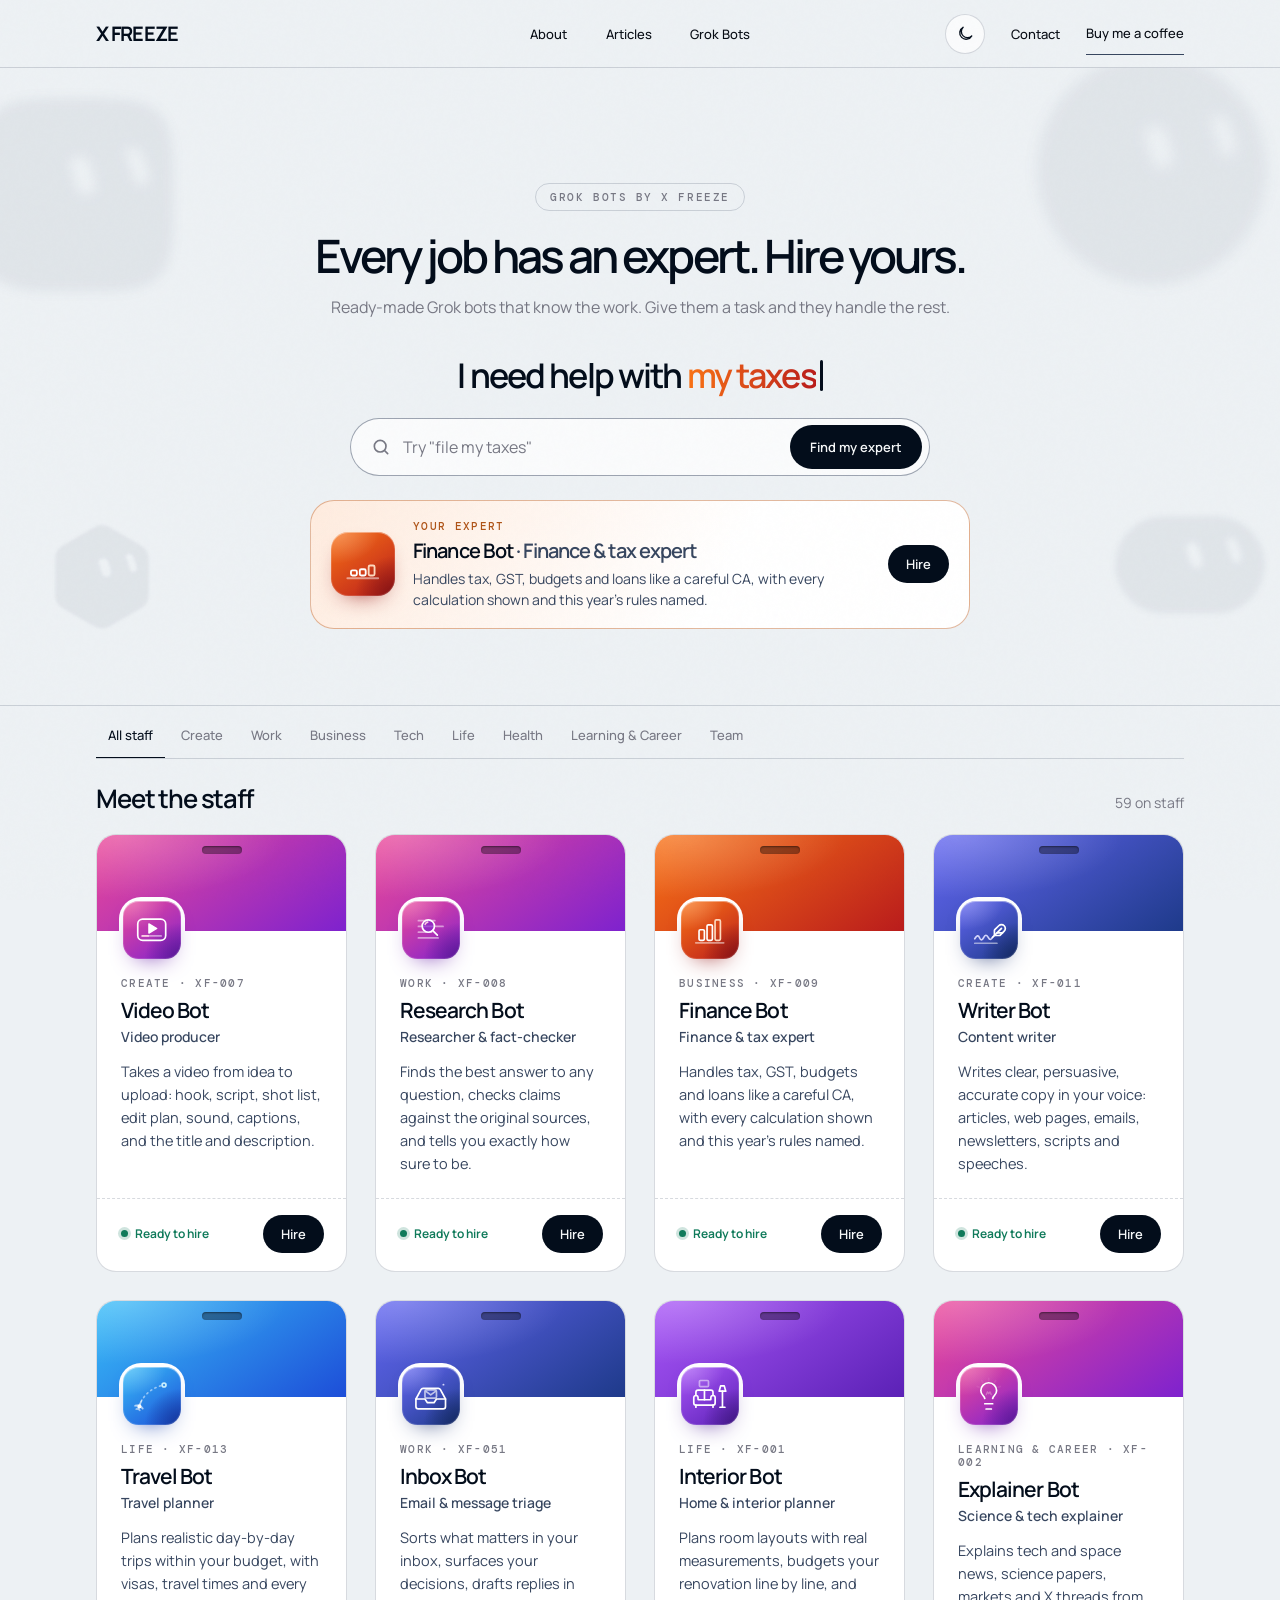
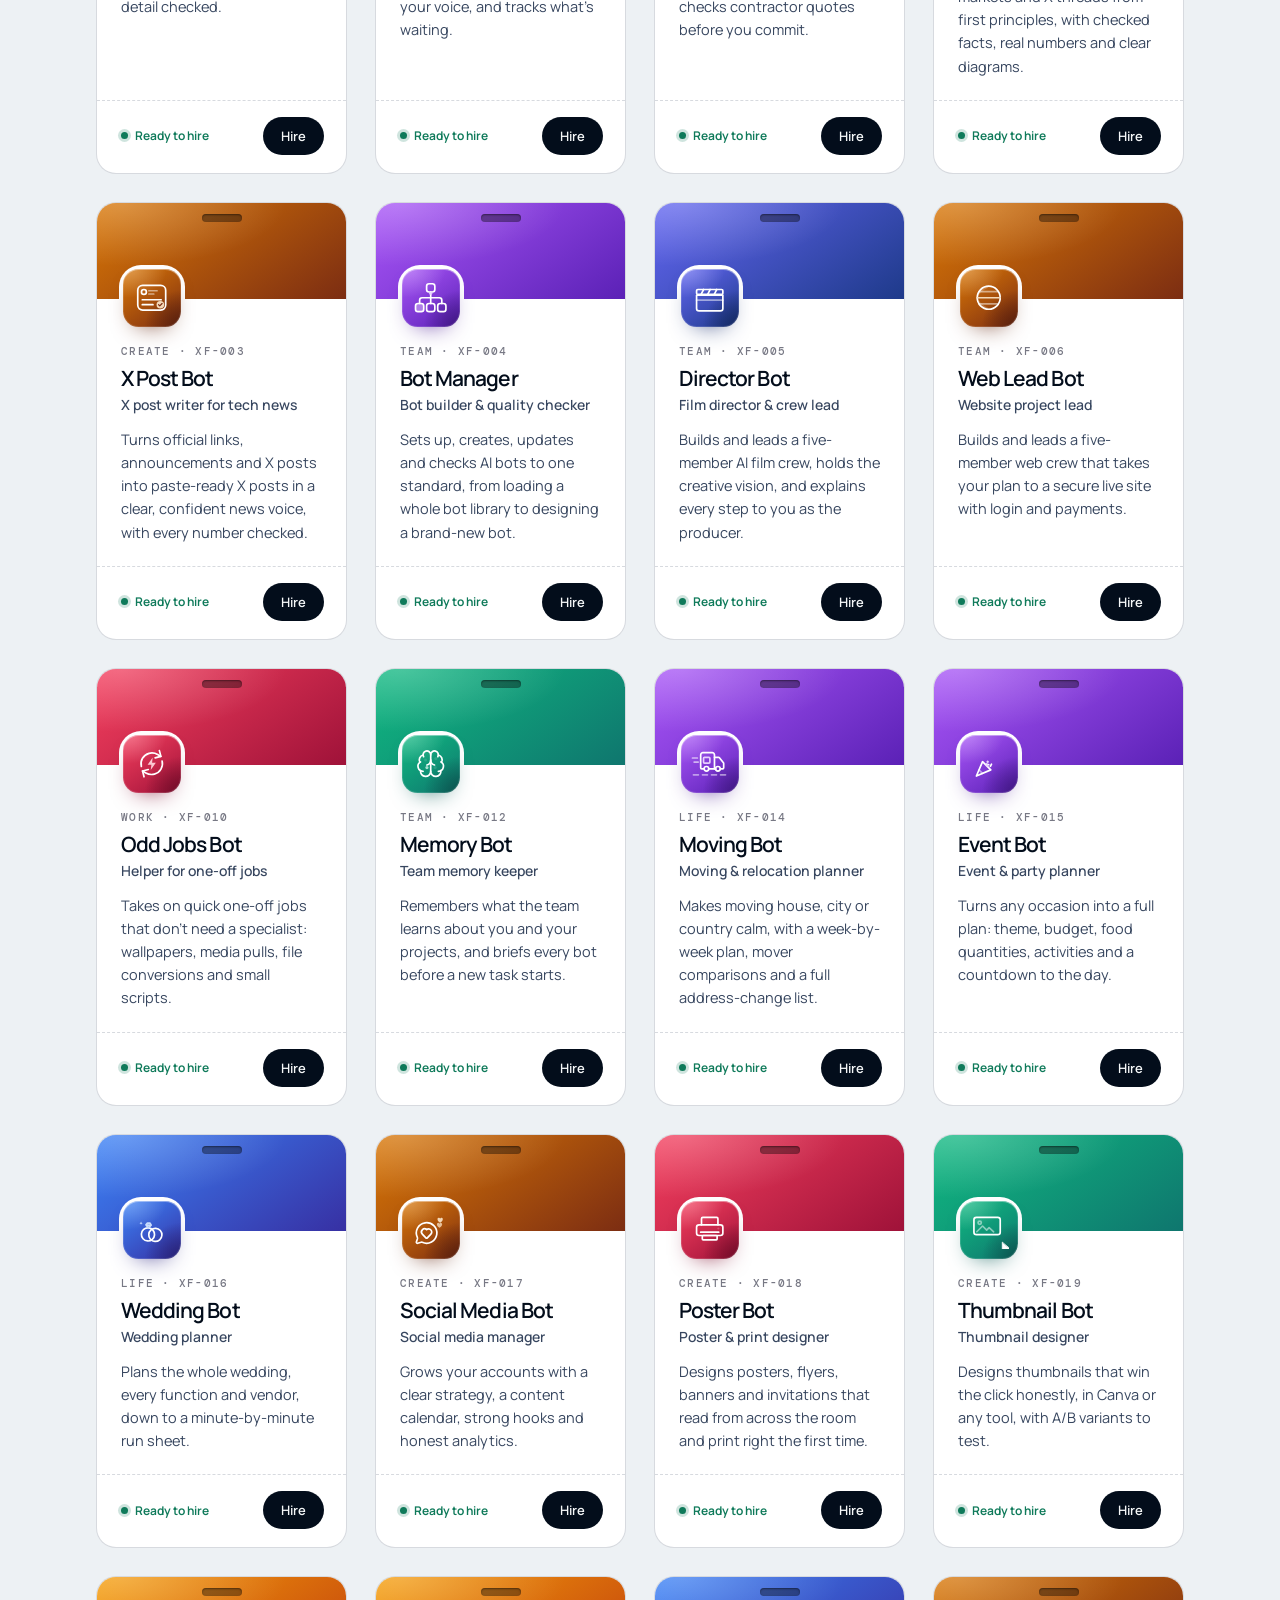
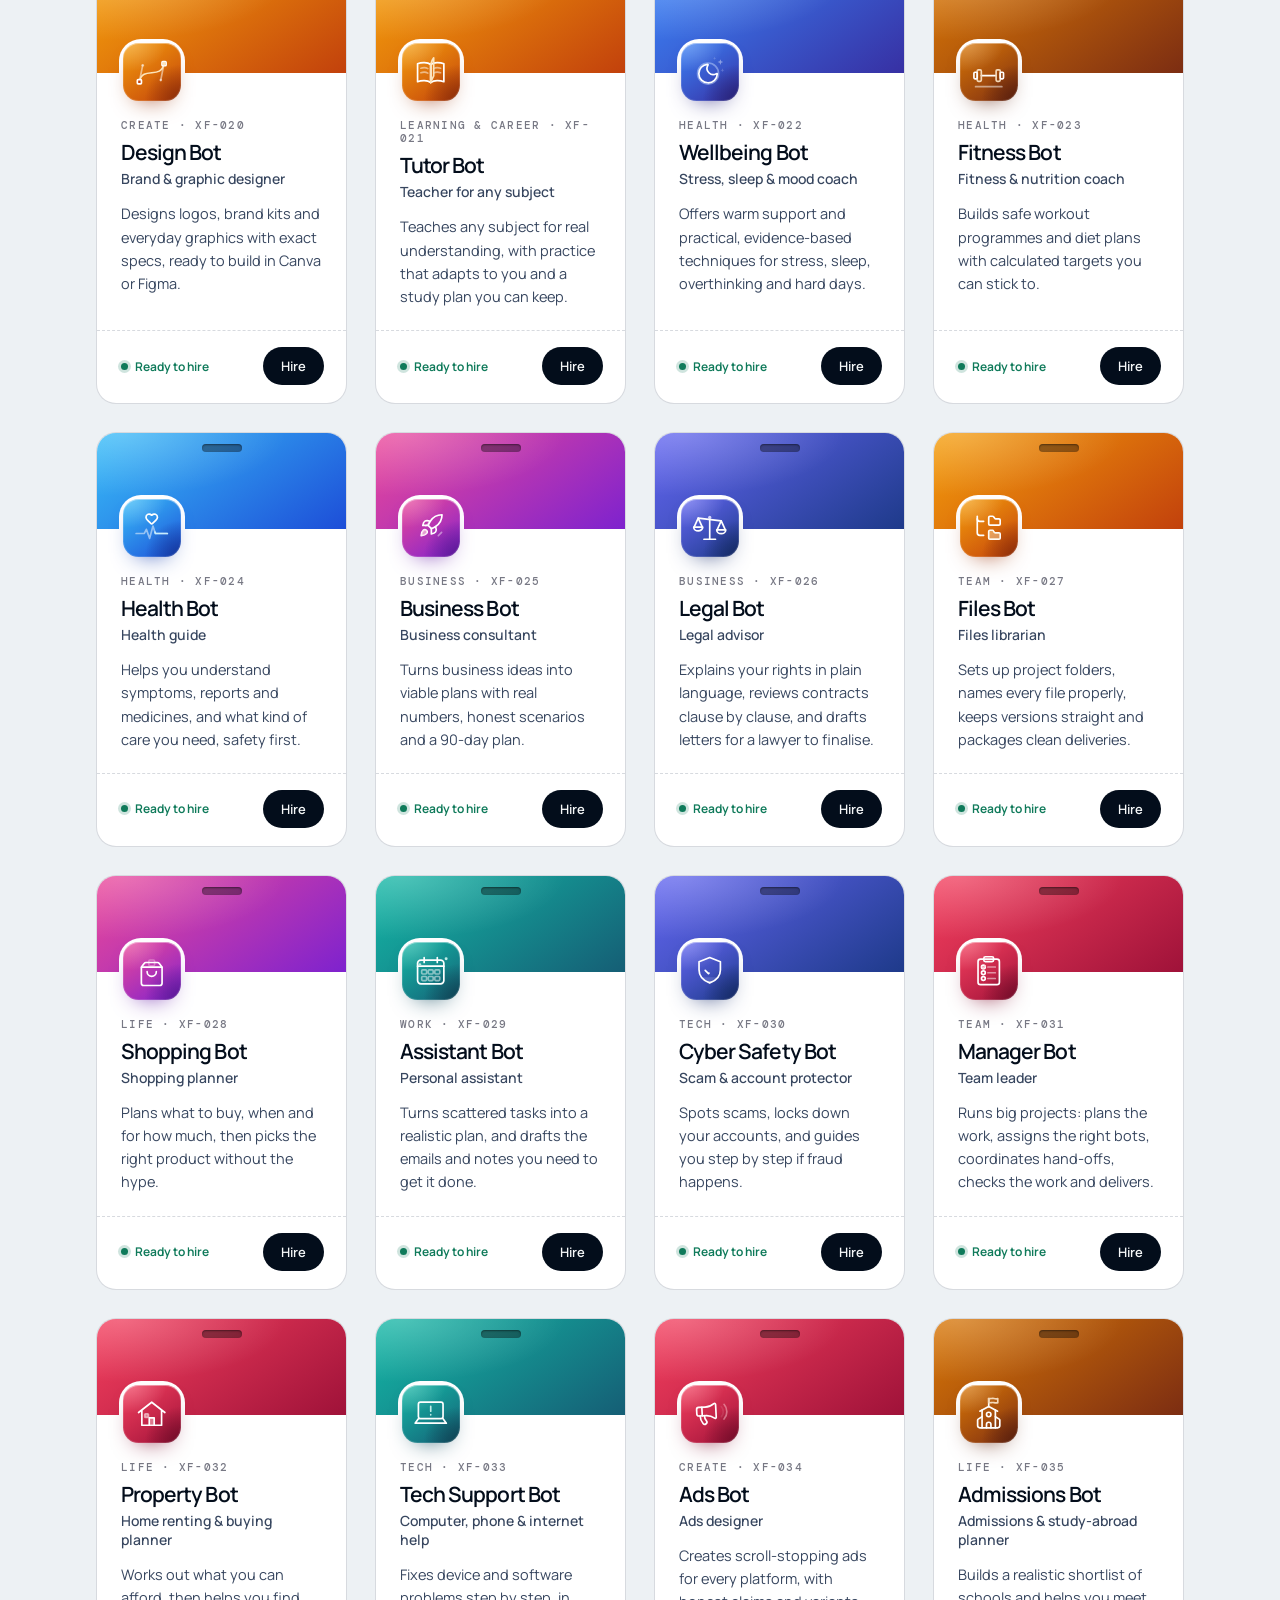
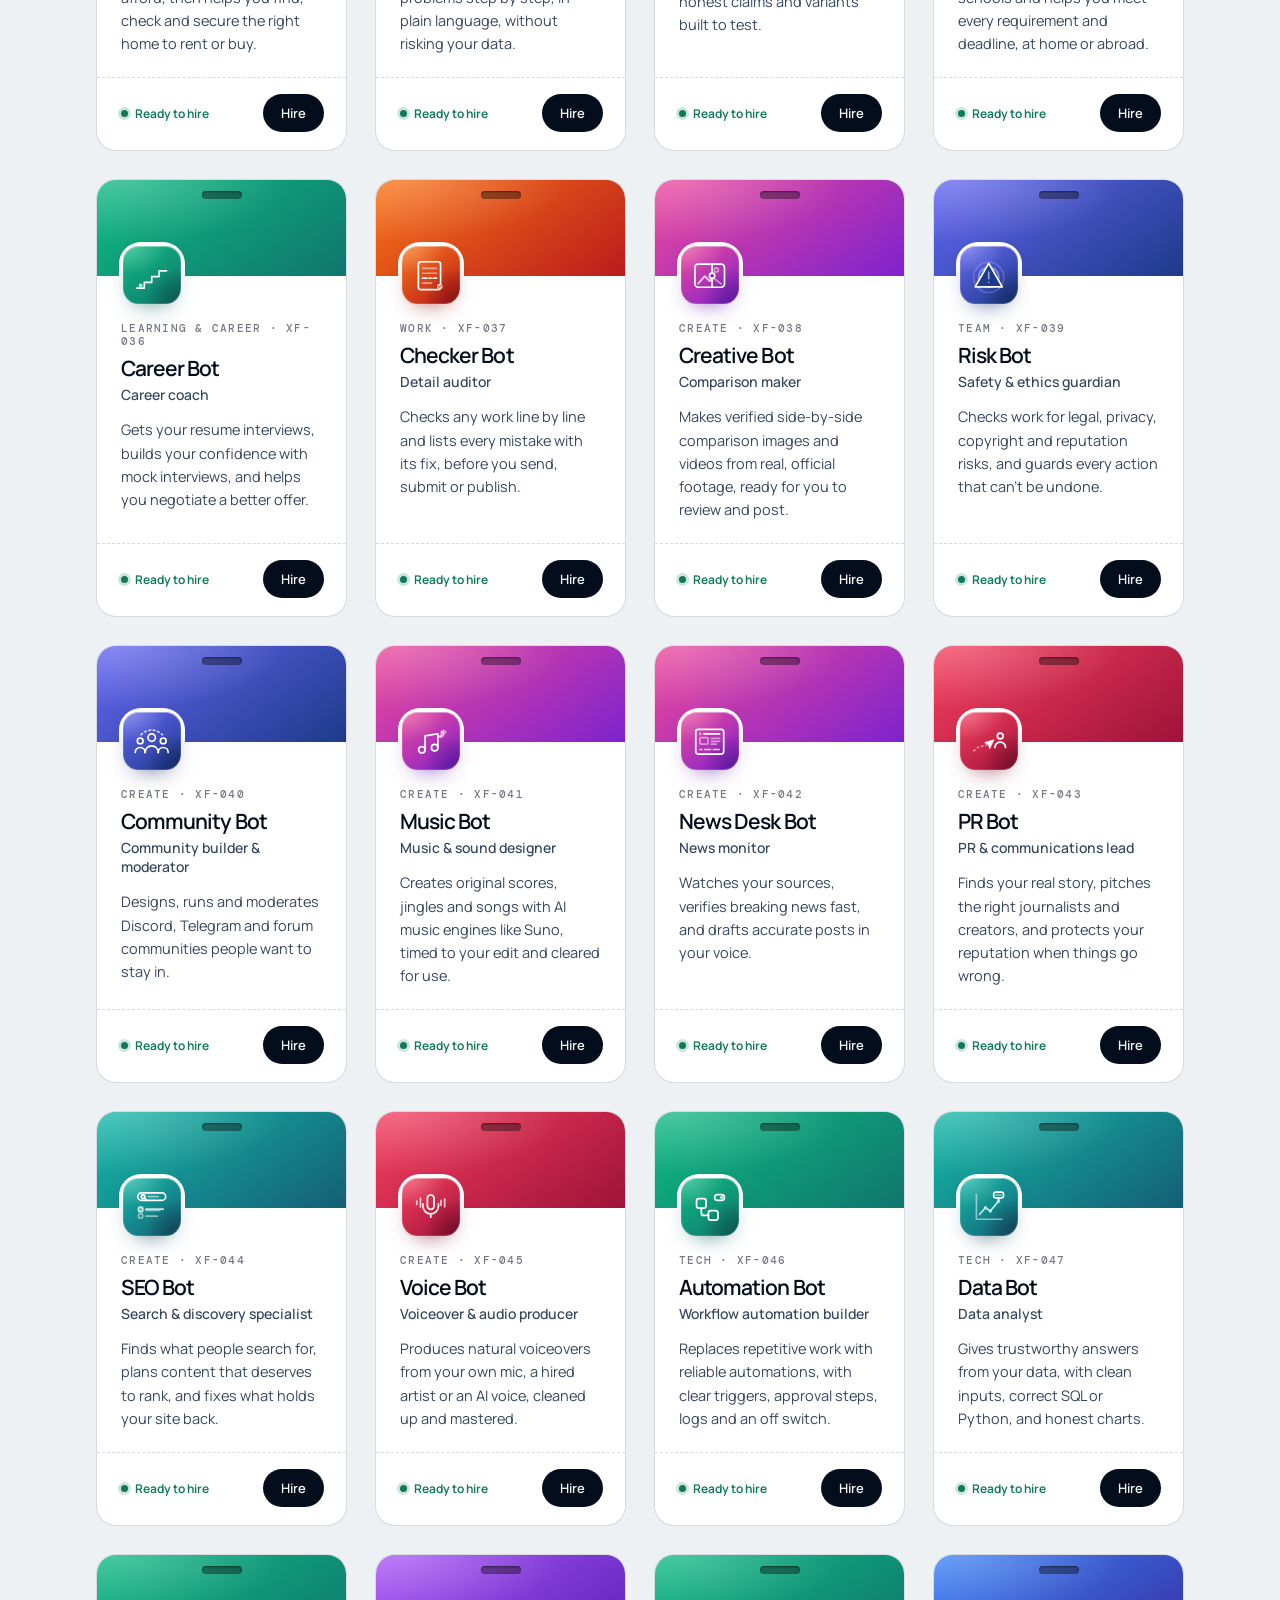
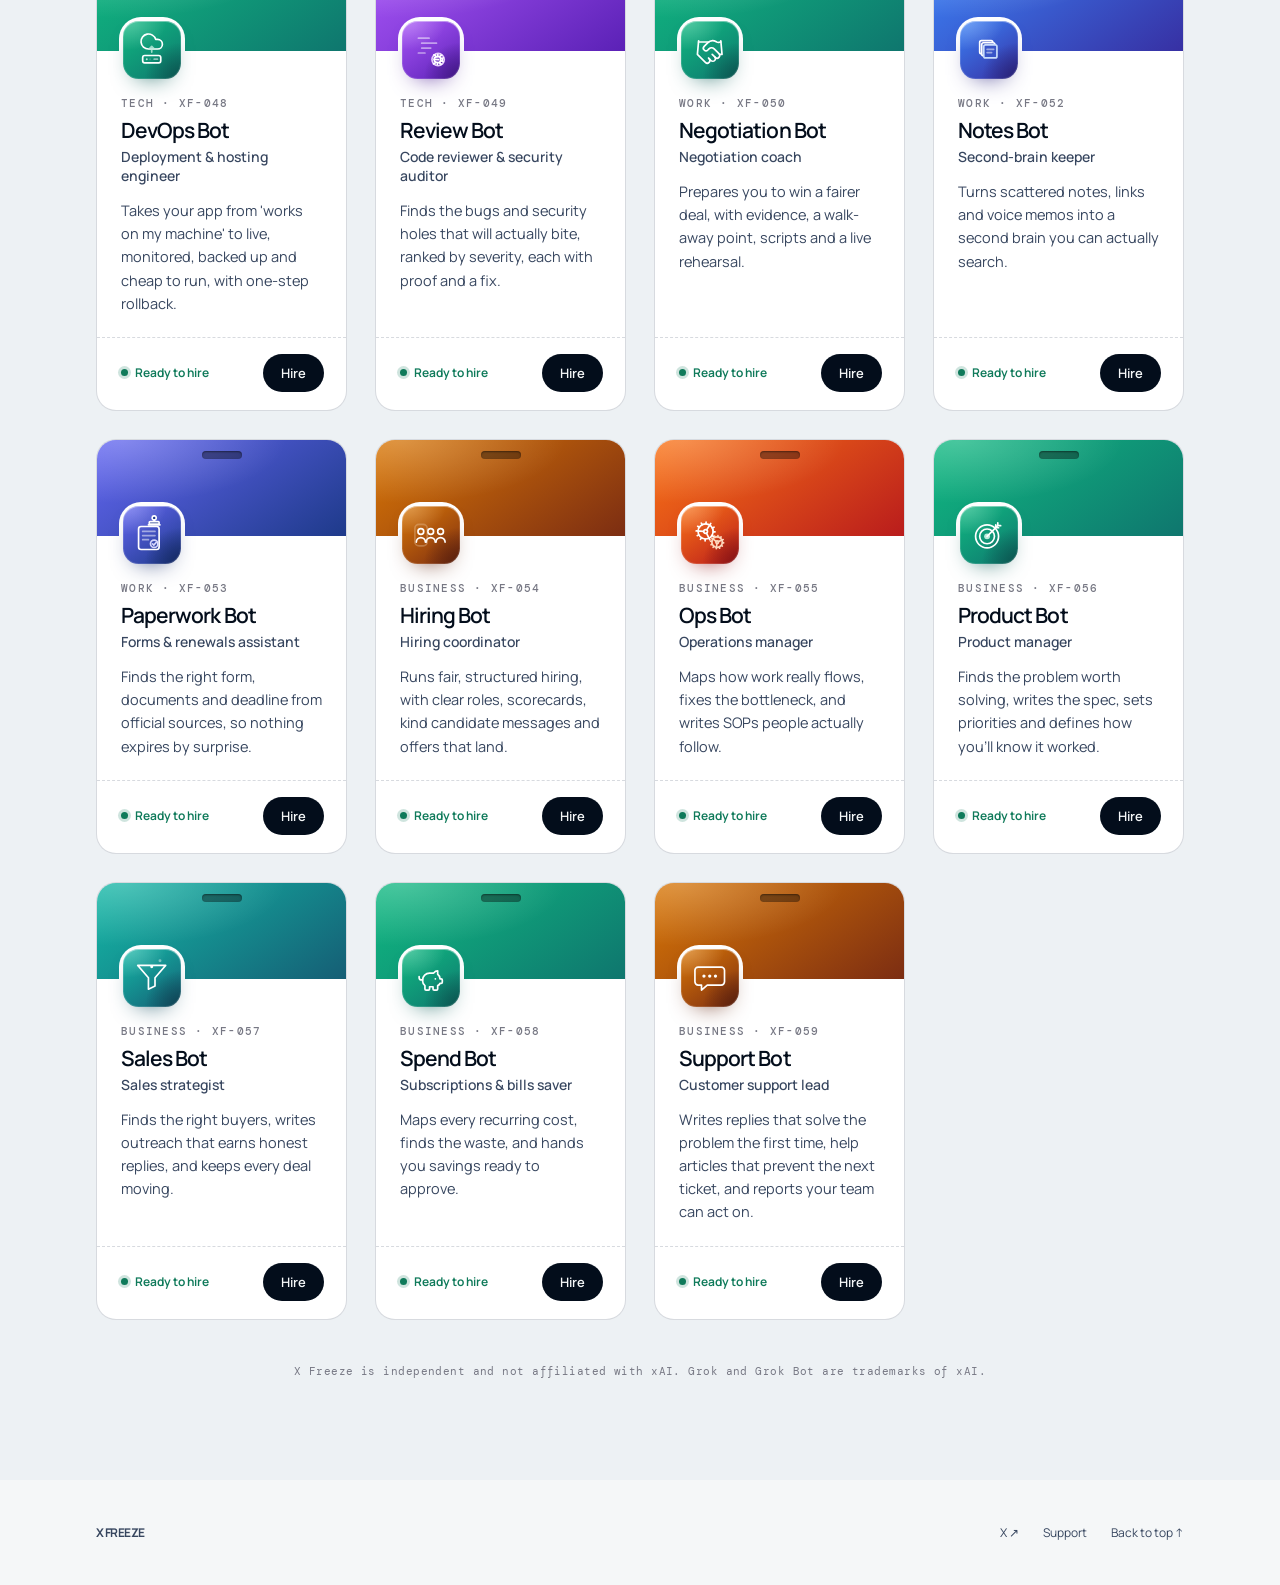
==== commit 11ad190b: "Grok Bots: smaller "Meet the staff" heading. Co-Authored-By: Claude Opus 5.5 <noreply@anthropic.com>" ====
--- a/grok-bots.html
+++ b/grok-bots.html
@@ -30,7 +30,7 @@
     <link rel="preconnect" href="https://fonts.gstatic.com" crossorigin>
     <link href="https://fonts.googleapis.com/css2?family=DM+Mono:wght@400;500&amp;family=Manrope:wght@400;500;600;700&amp;display=swap" rel="stylesheet">
     <link rel="stylesheet" href="/styles.css?v=calendly-restore-1">
-    <link rel="stylesheet" href="/grok-bots/grok-bots.css?v=4">
+    <link rel="stylesheet" href="/grok-bots/grok-bots.css?v=5">
   </head>
   <body>
     <a class="skip-link" href="#main">Skip to content</a>
--- a/grok-bots/grok-bots.css
+++ b/grok-bots/grok-bots.css
@@ -228,7 +228,7 @@
 .gk-match__lbl, .gk-badge__id, .gk-cv__meta dt, .gk-cv__main h3 { font-family: var(--mono); font-weight: 500; }
 .gk-match h2, .gk-badge h3, .gk-cv__side h2, .gk-list__head h2 { font-weight: 600; letter-spacing: -0.045em; }
 .gk-list { padding: 8px var(--gutter) clamp(72px, 8vw, 120px); }
-.gk-list__head h2 { font-size: clamp(2rem, 3vw, 3rem); letter-spacing: -0.065em; }
+.gk-list__head h2 { font-size: clamp(1.5rem, 2vw, 2rem); letter-spacing: -0.045em; }
 .gk-depts { border-bottom-color: var(--line); }
 .gk-dept { font-size: 13px; font-weight: 500; color: var(--muted); }
 .gk-dept[aria-pressed="true"] { border-bottom-color: var(--ink); }
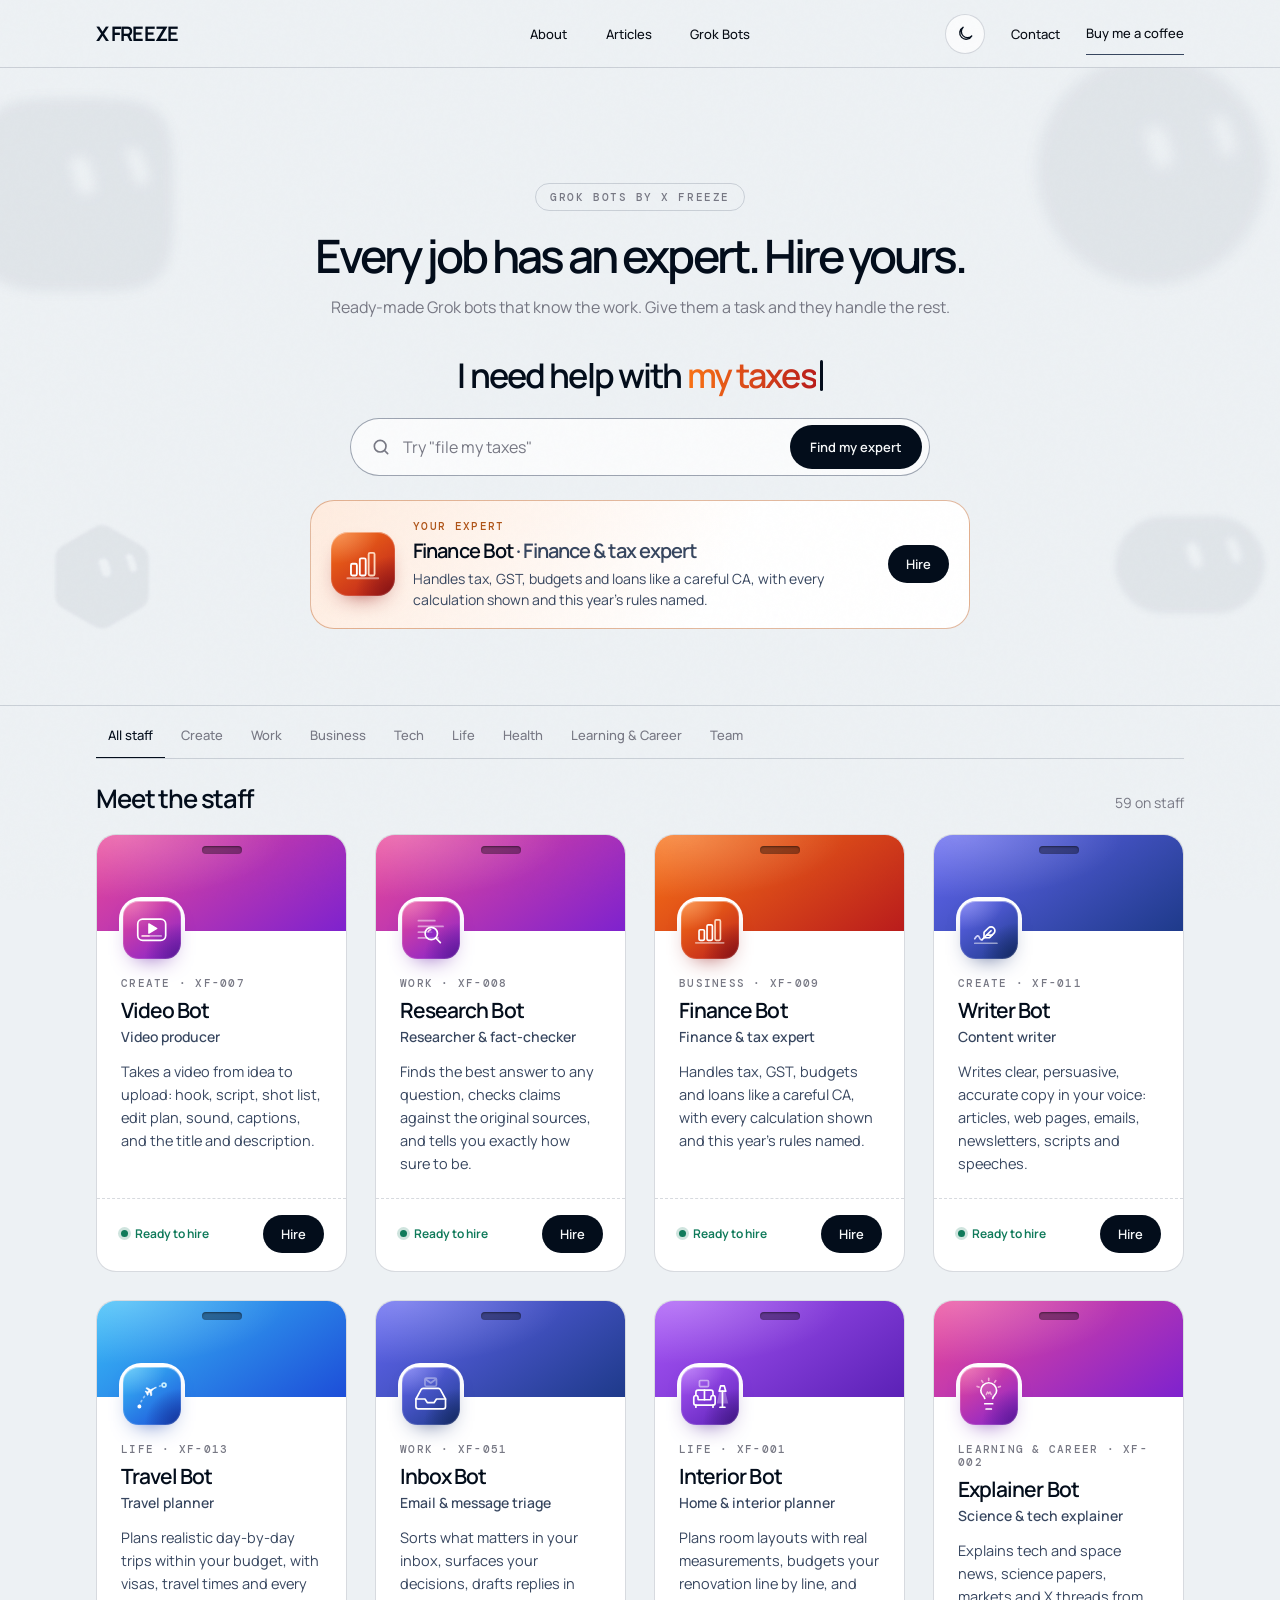
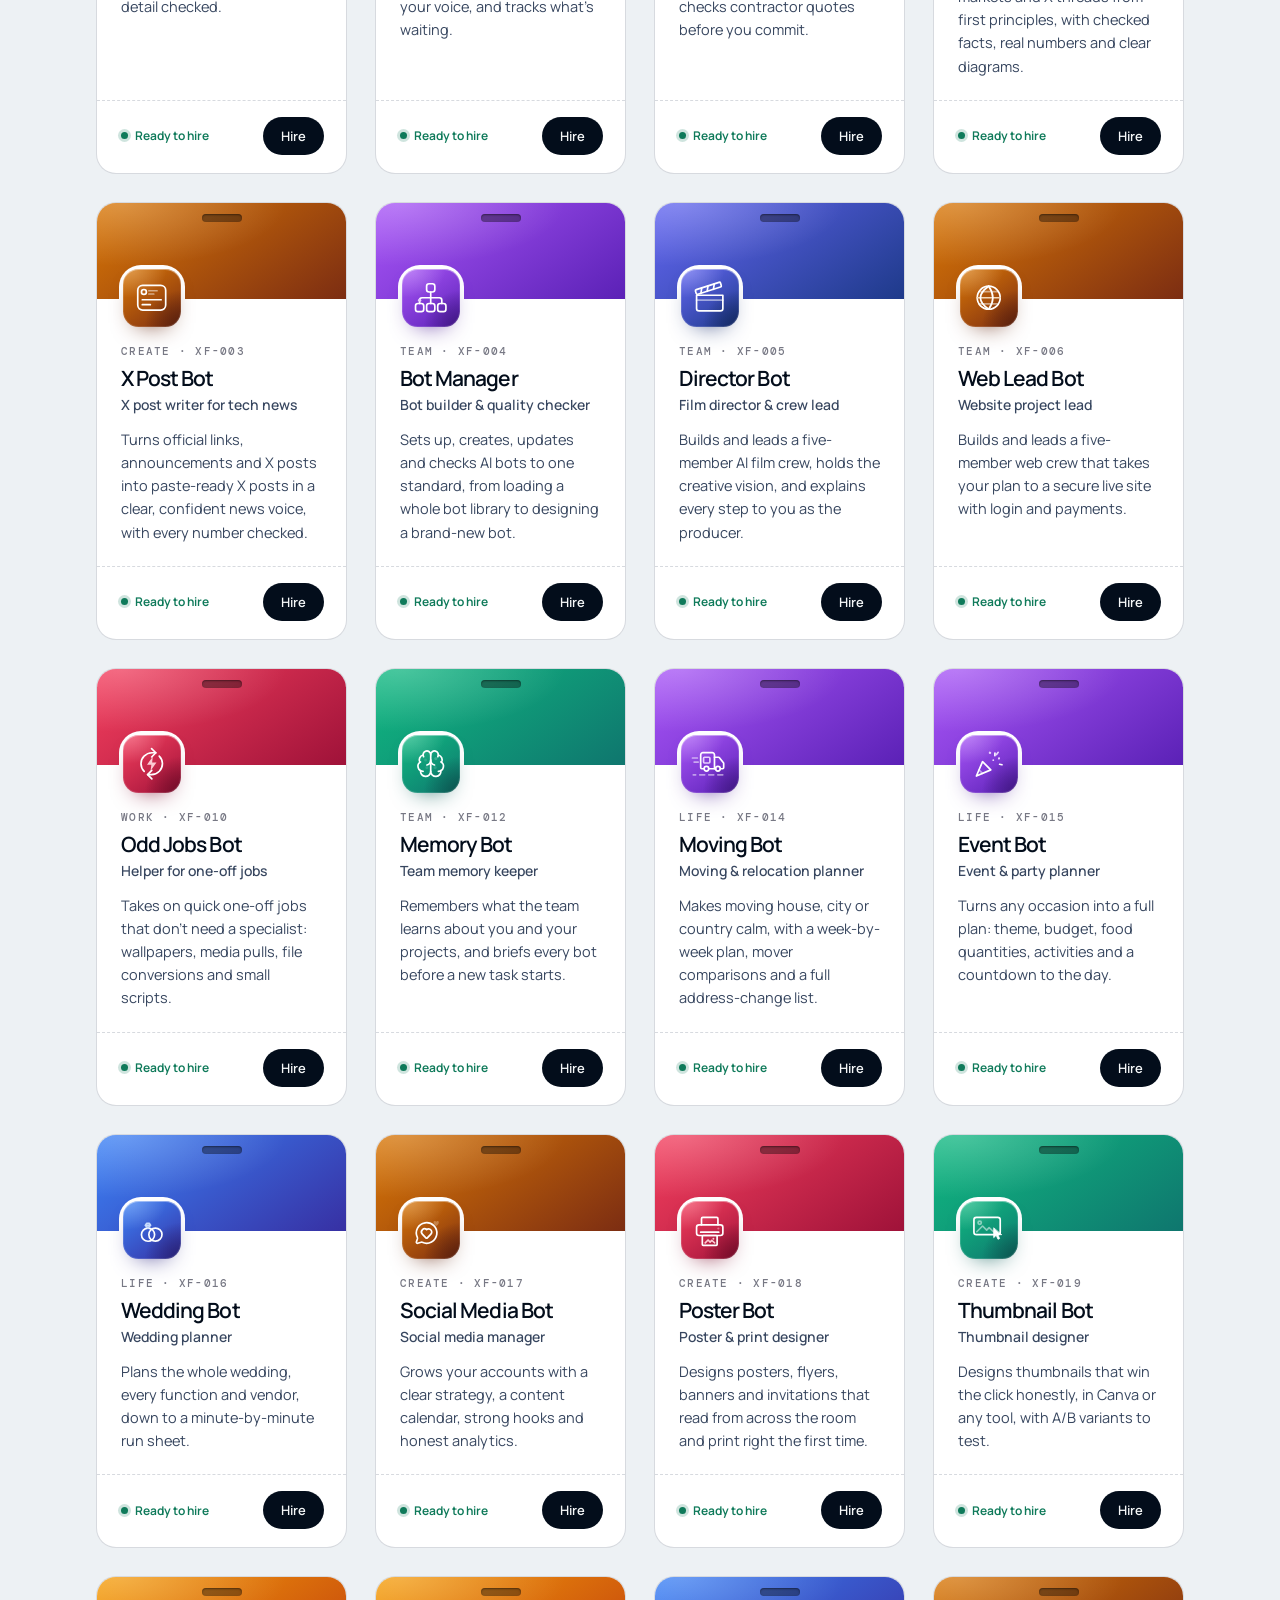
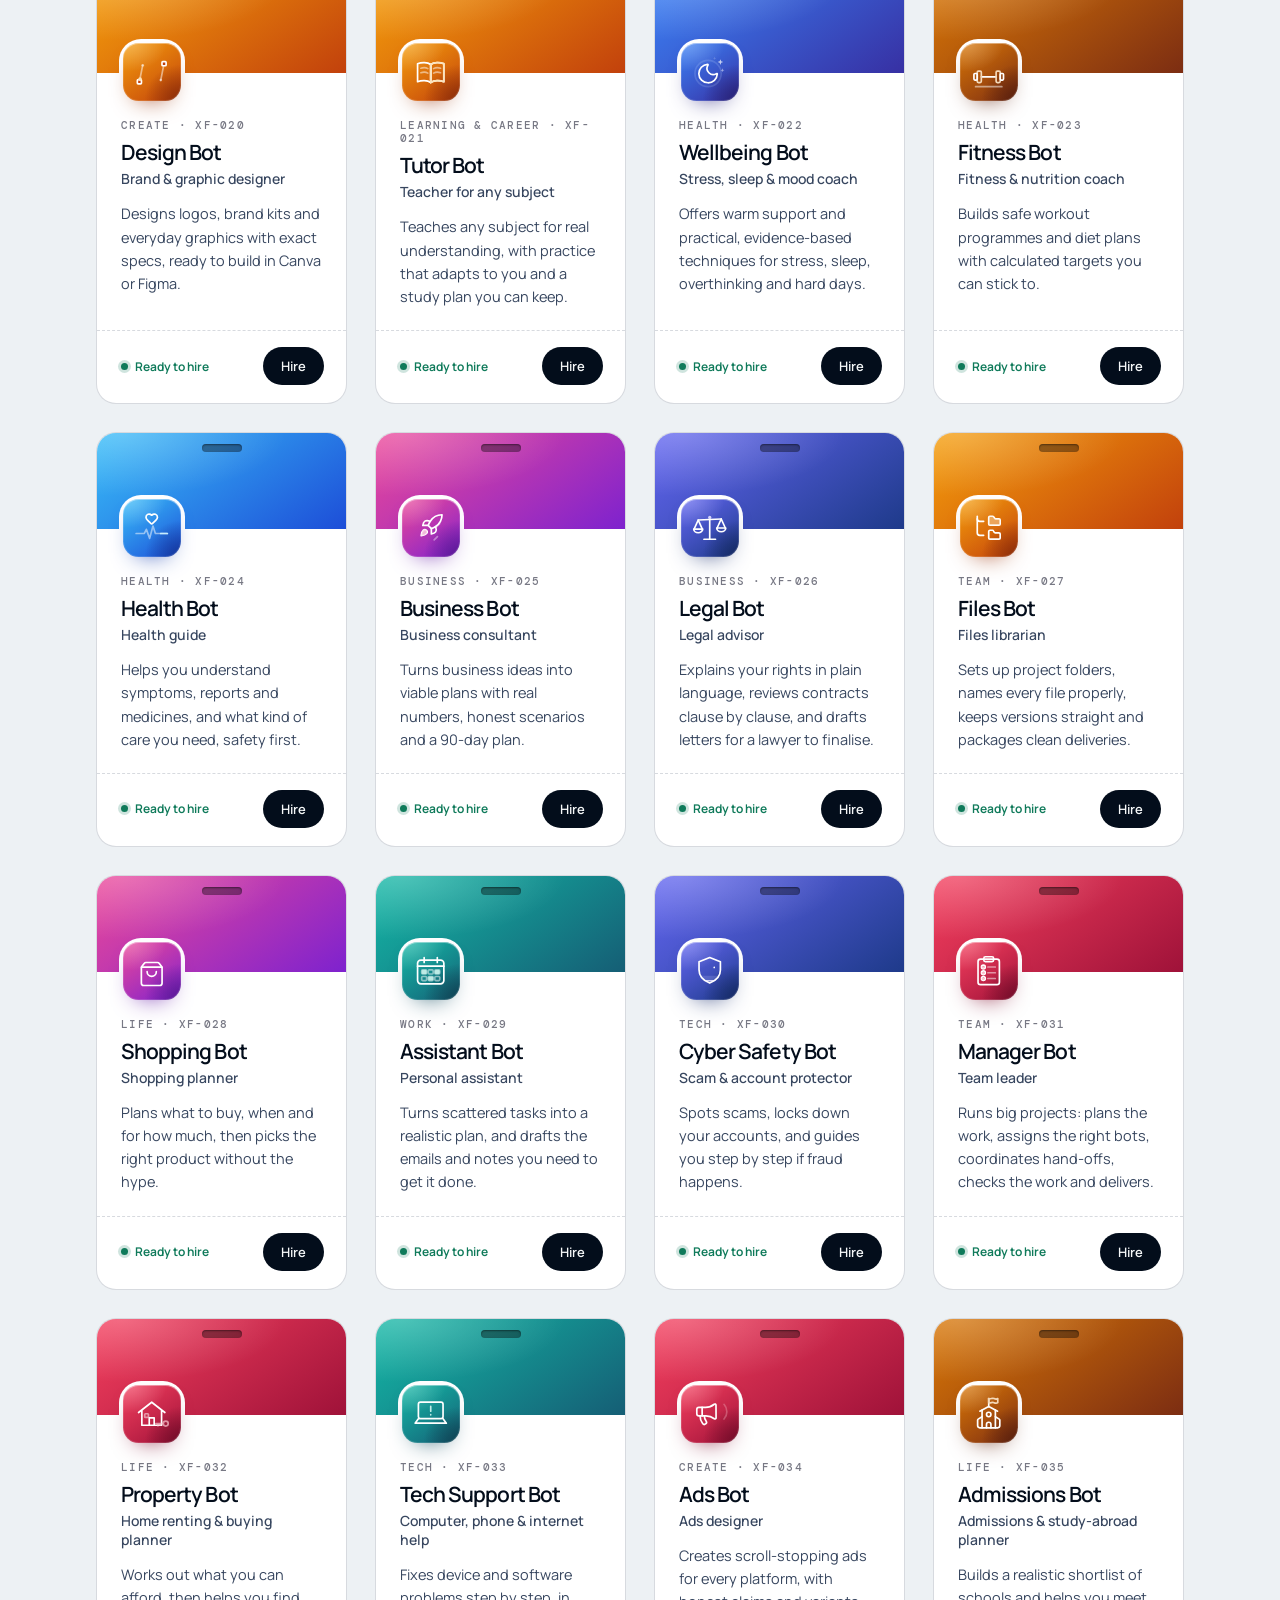
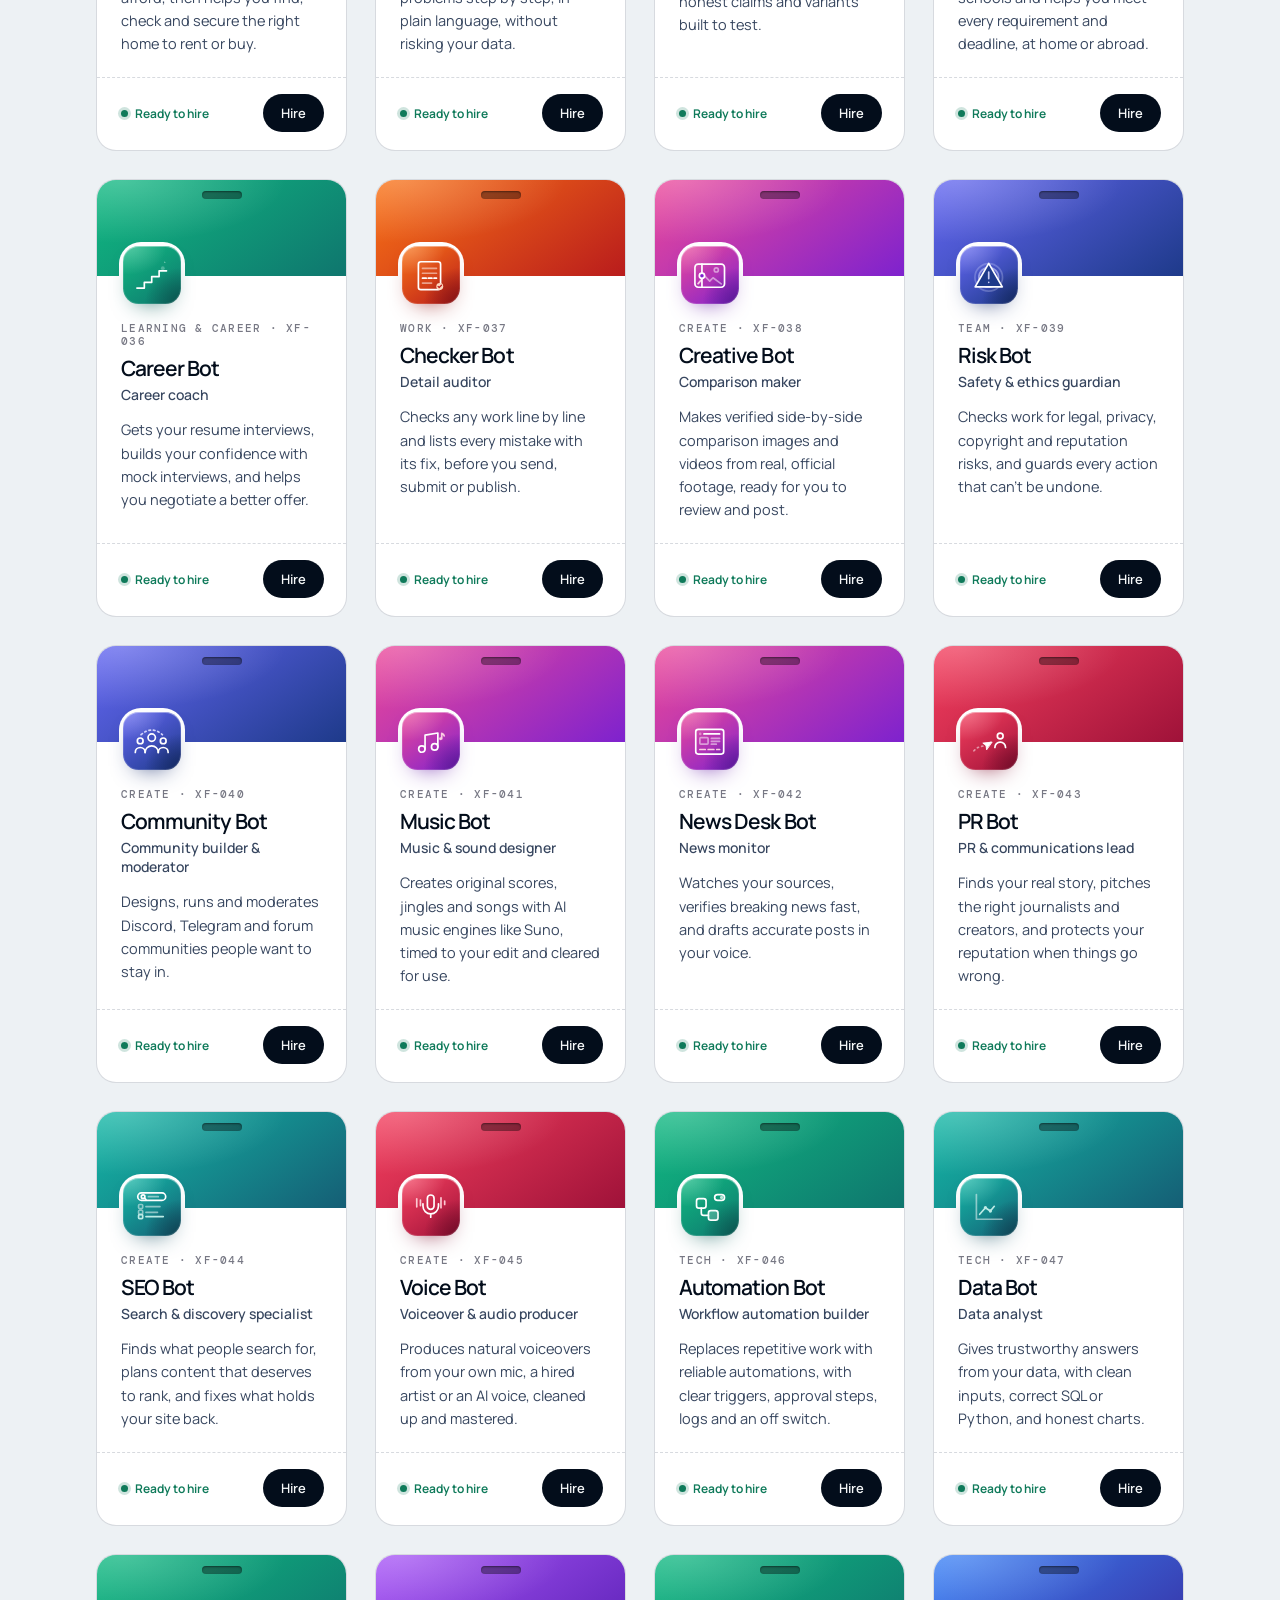
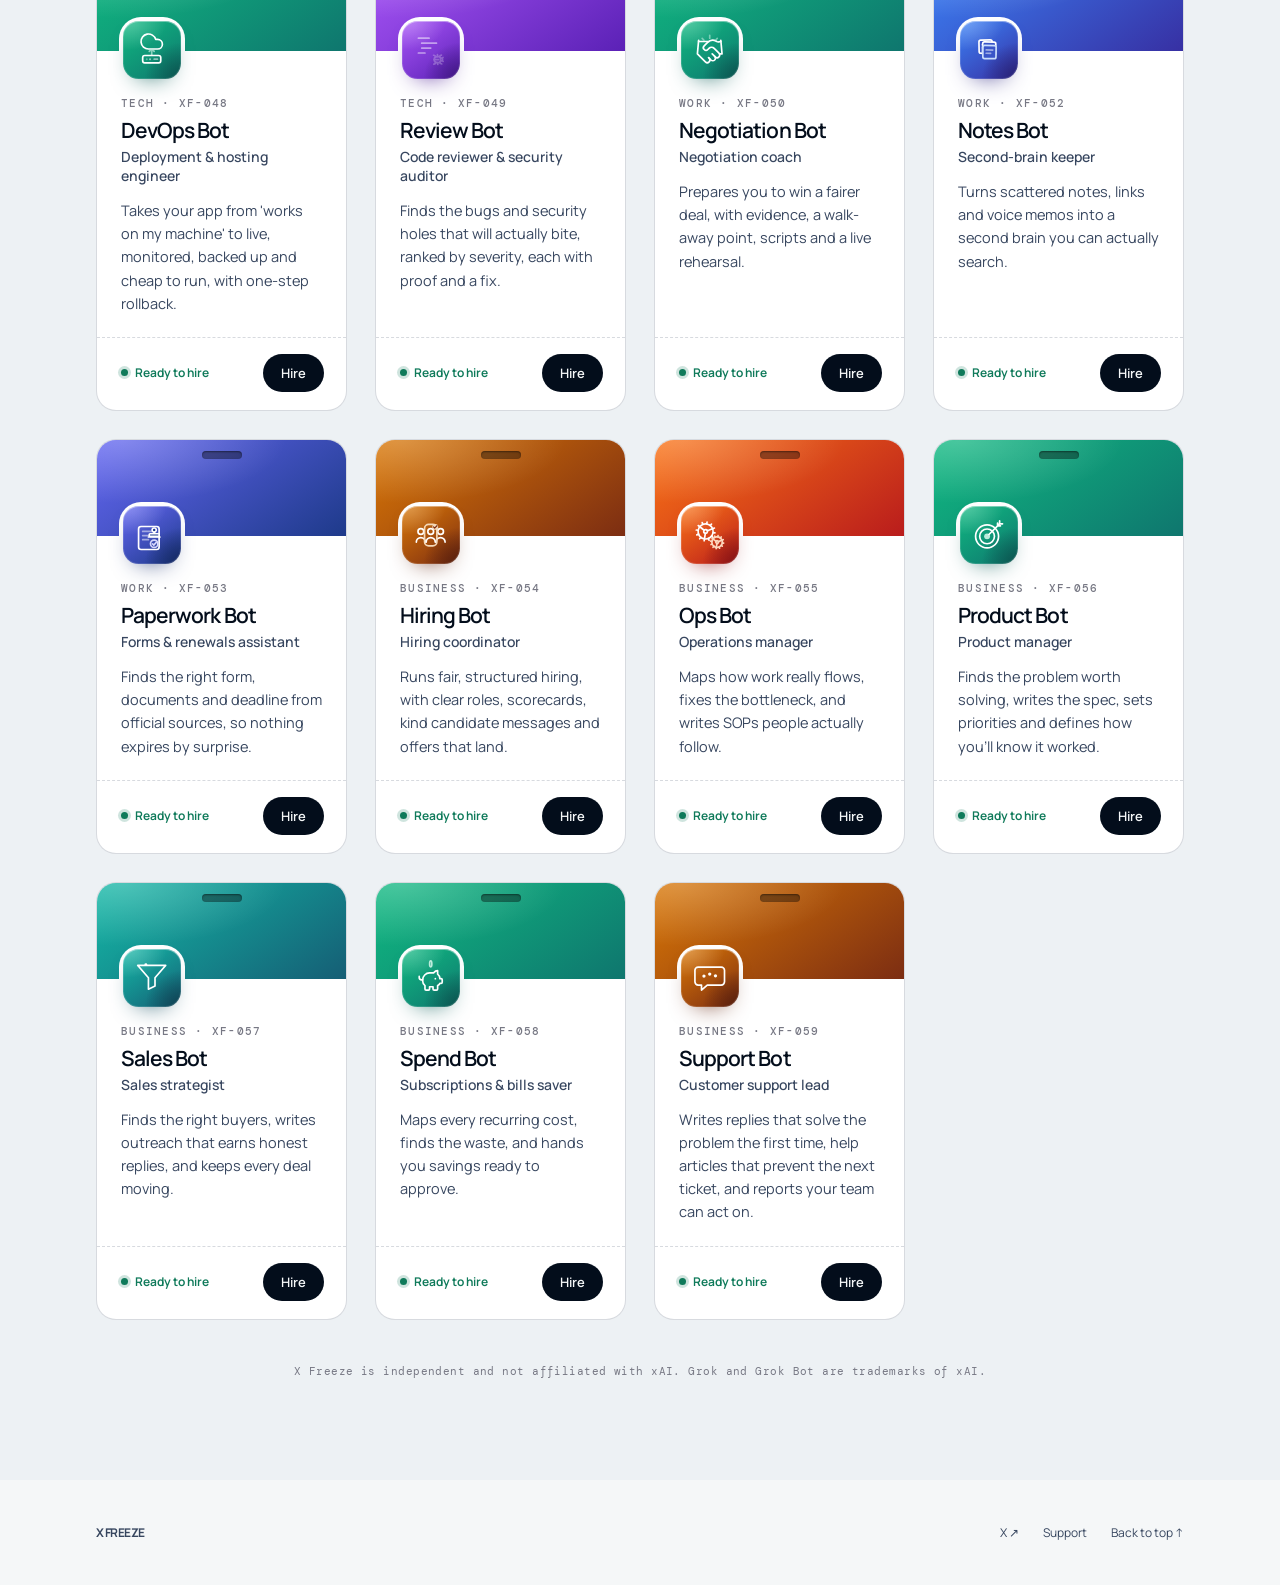
==== commit f17dc7d0: "Grok Bots: fade the suggested bot between examples. The suggestion card and its "also good for this"" ====
--- a/grok-bots.html
+++ b/grok-bots.html
@@ -30,7 +30,7 @@
     <link rel="preconnect" href="https://fonts.gstatic.com" crossorigin>
     <link href="https://fonts.googleapis.com/css2?family=DM+Mono:wght@400;500&amp;family=Manrope:wght@400;500;600;700&amp;display=swap" rel="stylesheet">
     <link rel="stylesheet" href="/styles.css?v=calendly-restore-1">
-    <link rel="stylesheet" href="/grok-bots/grok-bots.css?v=5">
+    <link rel="stylesheet" href="/grok-bots/grok-bots.css?v=6">
   </head>
   <body>
     <a class="skip-link" href="#main">Skip to content</a>
@@ -110,6 +110,6 @@
     <script src="/grok-bots/grok-bots-icons.js?v=1"></script>
     <script src="/grok-bots/grok-bots-scenes.js?v=1"></script>
     <script src="/grok-bots/grok-bots-data.js?v=1"></script>
-    <script src="/grok-bots/grok-bots.js?v=1"></script>
+    <script src="/grok-bots/grok-bots.js?v=2"></script>
   </body>
 </html>
--- a/grok-bots/grok-bots.css
+++ b/grok-bots/grok-bots.css
@@ -256,3 +256,10 @@
 @media (max-width: 1240px) { .gk-grid { grid-template-columns: repeat(3, minmax(0, 1fr)); gap: 24px; } }
 @media (max-width: 900px) { .gk-grid { grid-template-columns: repeat(2, minmax(0, 1fr)); gap: 20px; } }
 @media (max-width: 600px) { .gk-grid { grid-template-columns: minmax(0, 1fr); gap: 16px; } }
+
+/* The suggestion fades between examples instead of popping. */
+.gk-match { transition: opacity 600ms ease, transform 600ms cubic-bezier(.23, 1, .32, 1), border-color 600ms ease, background-color 600ms ease; }
+.gk-also { transition: opacity 600ms ease; }
+.gk-match.is-out { opacity: 0; transform: translateY(8px); }
+.gk-also.is-out { opacity: 0; }
+@media (prefers-reduced-motion: reduce) { .gk-match, .gk-also { transition: none; } }
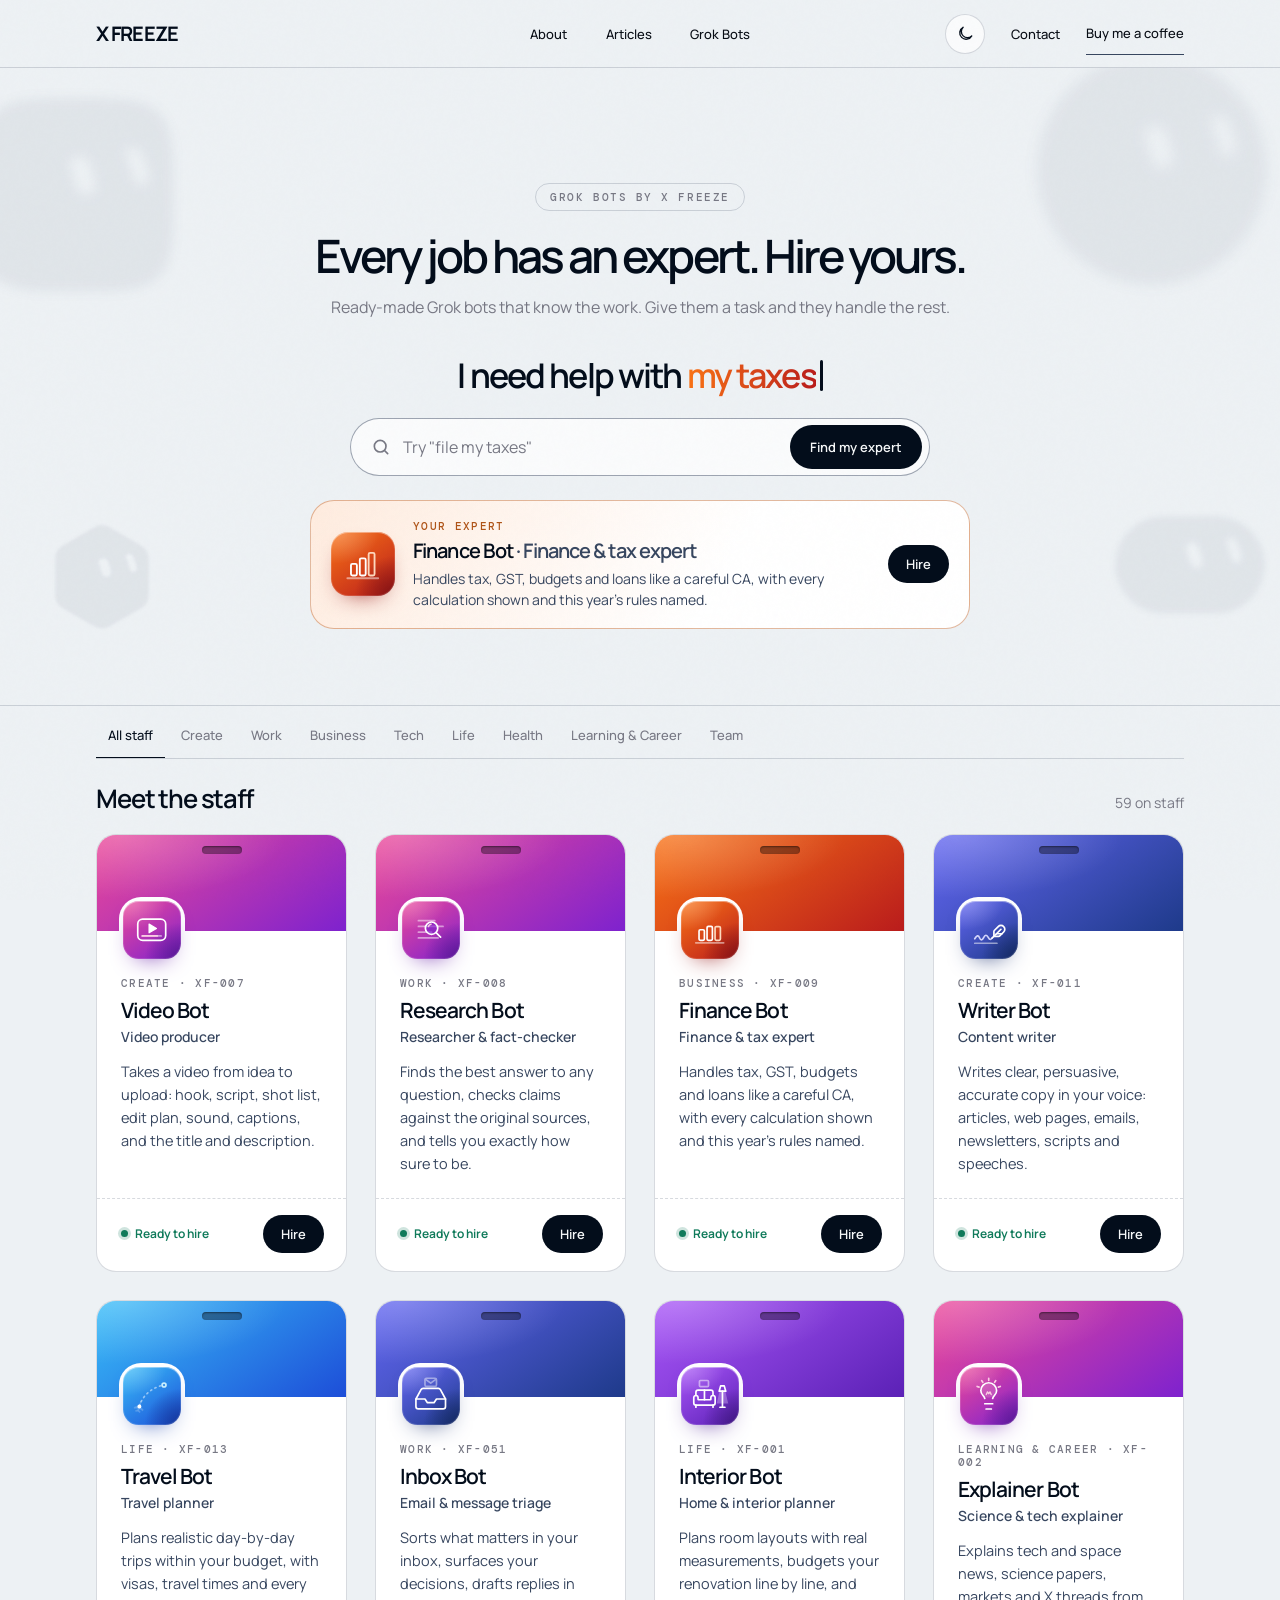
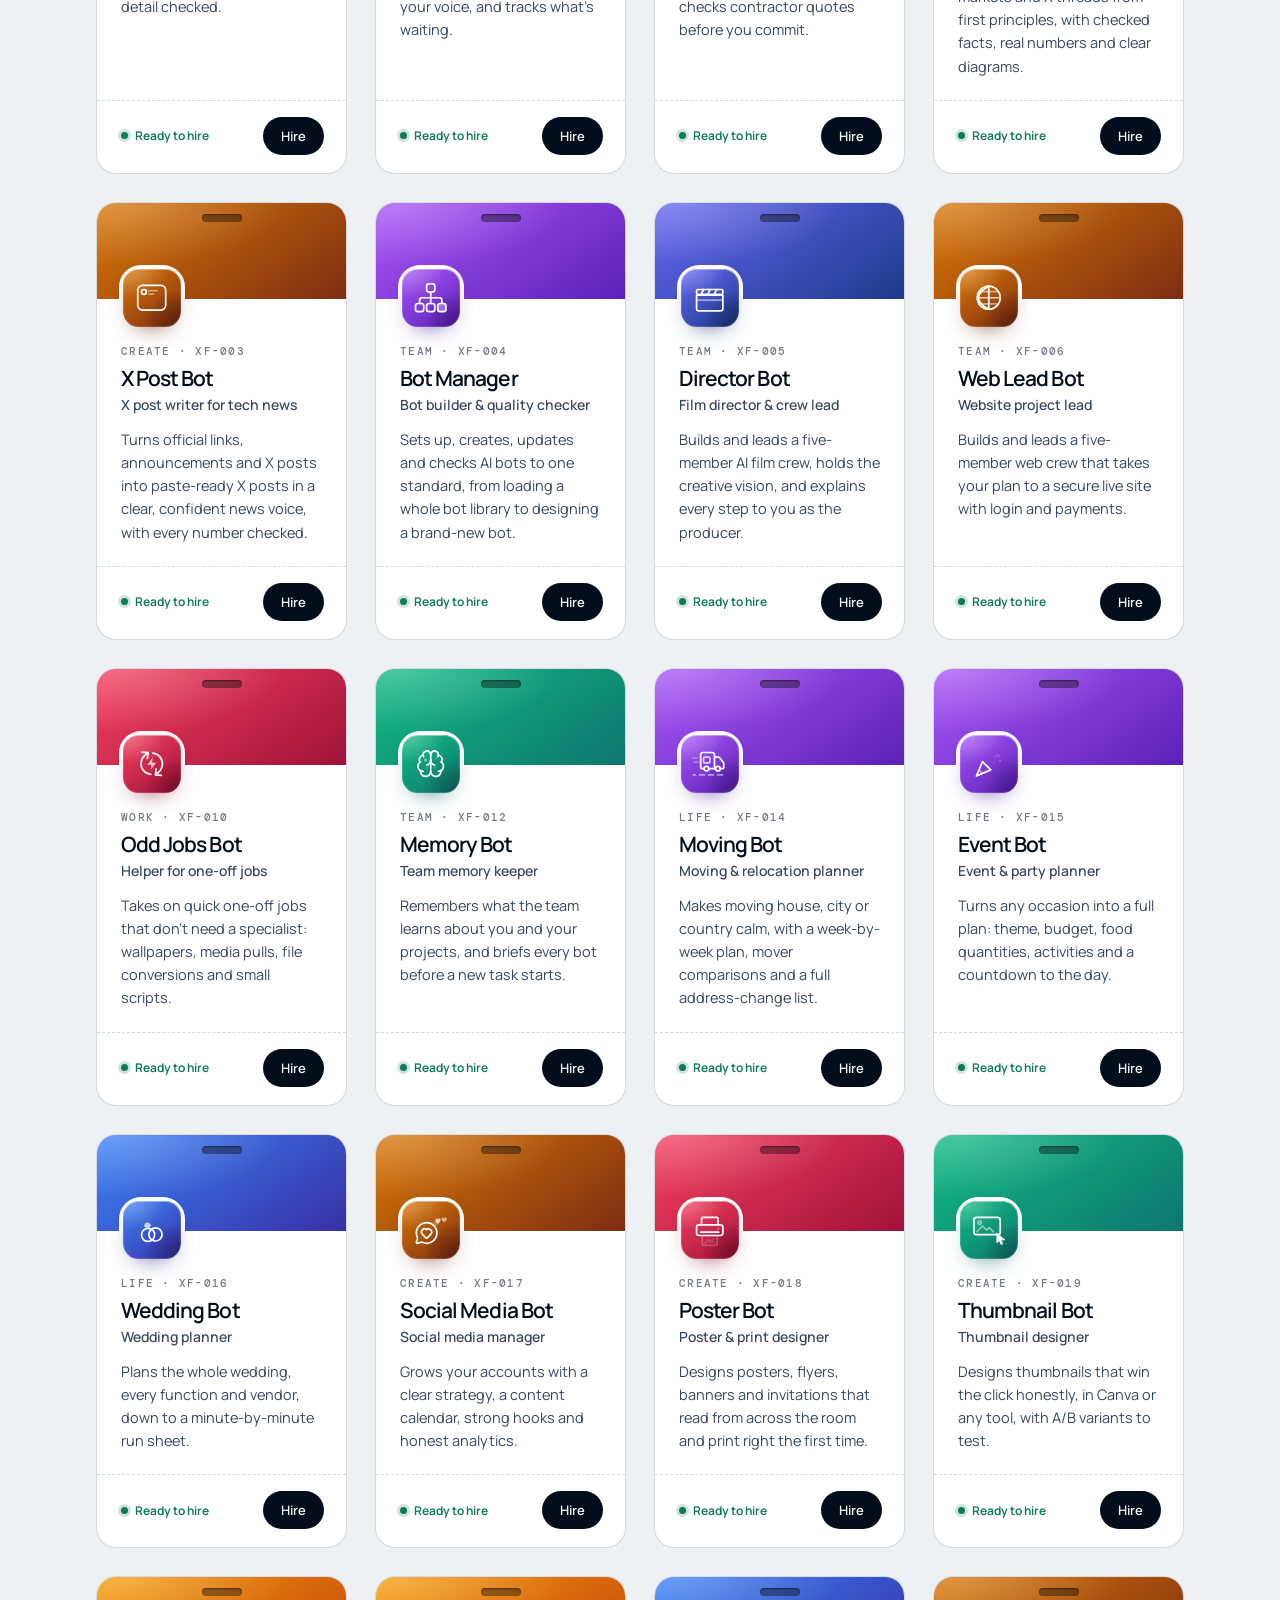
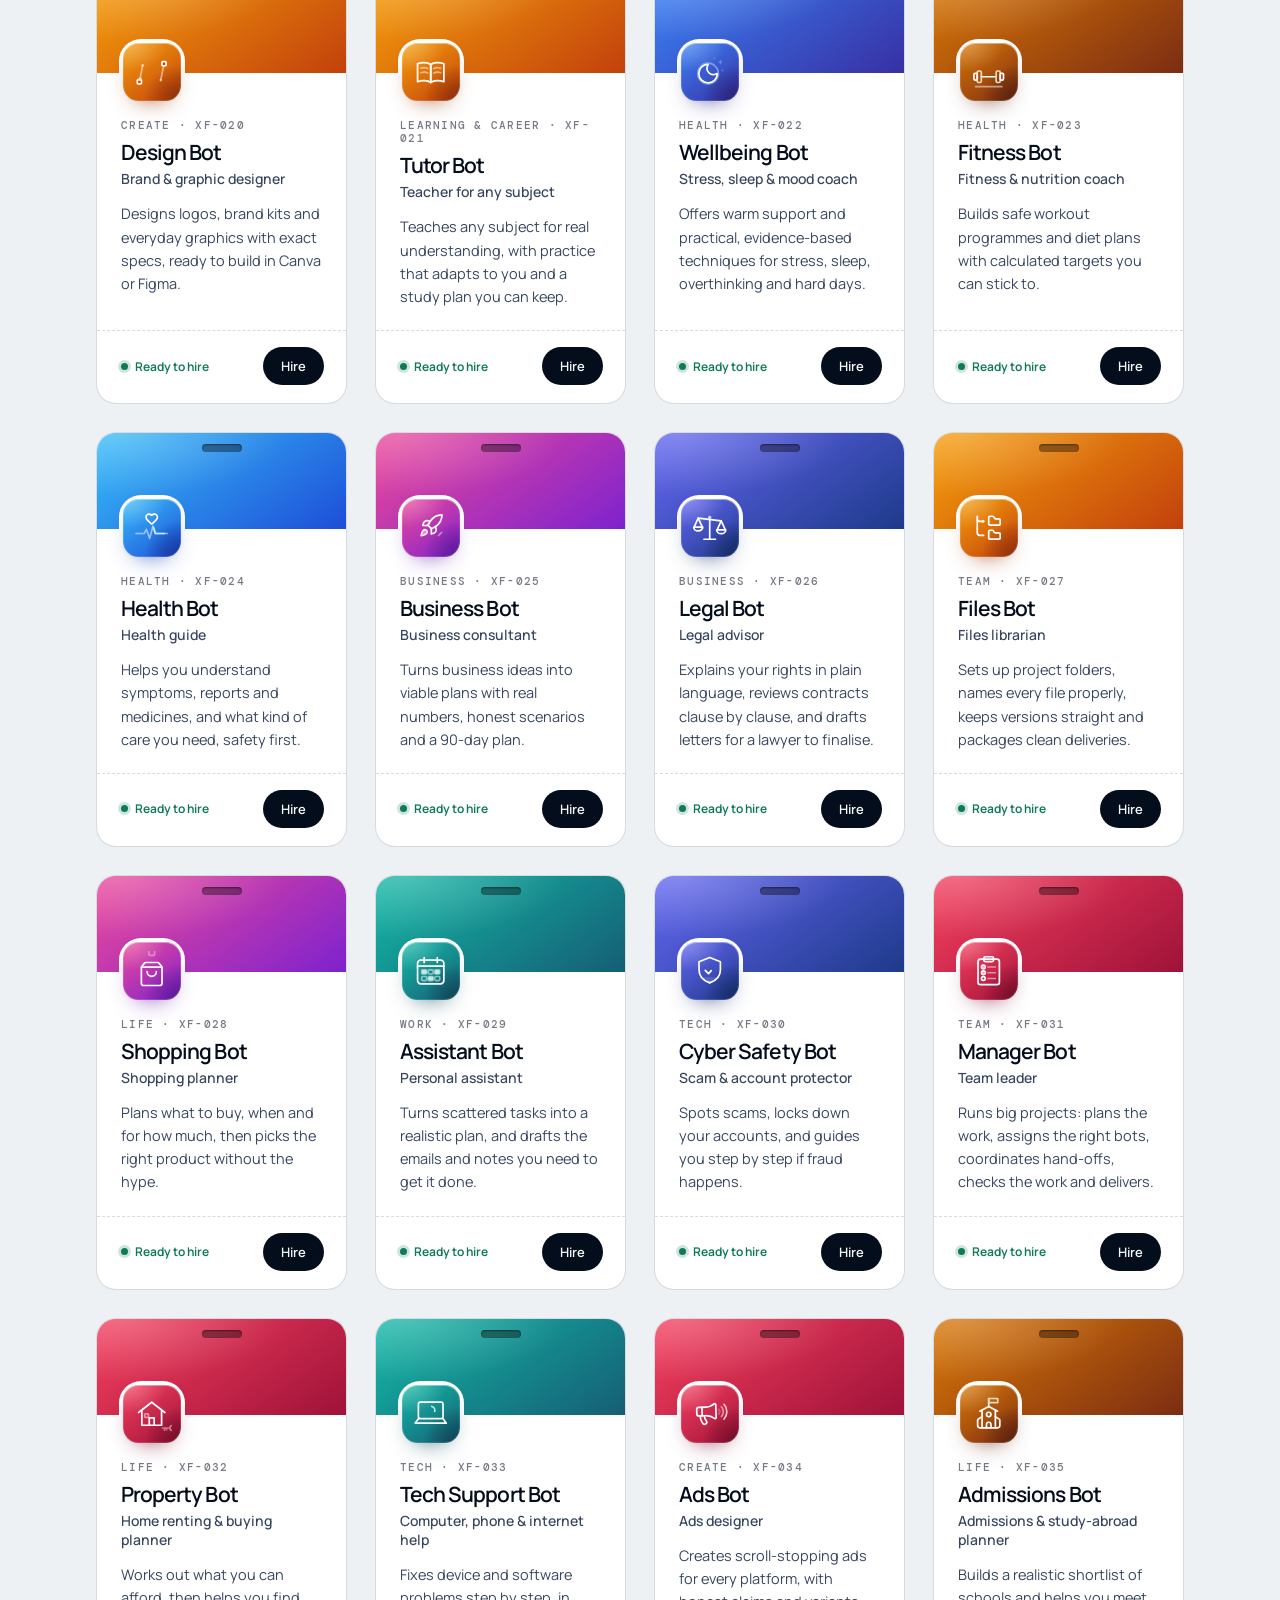
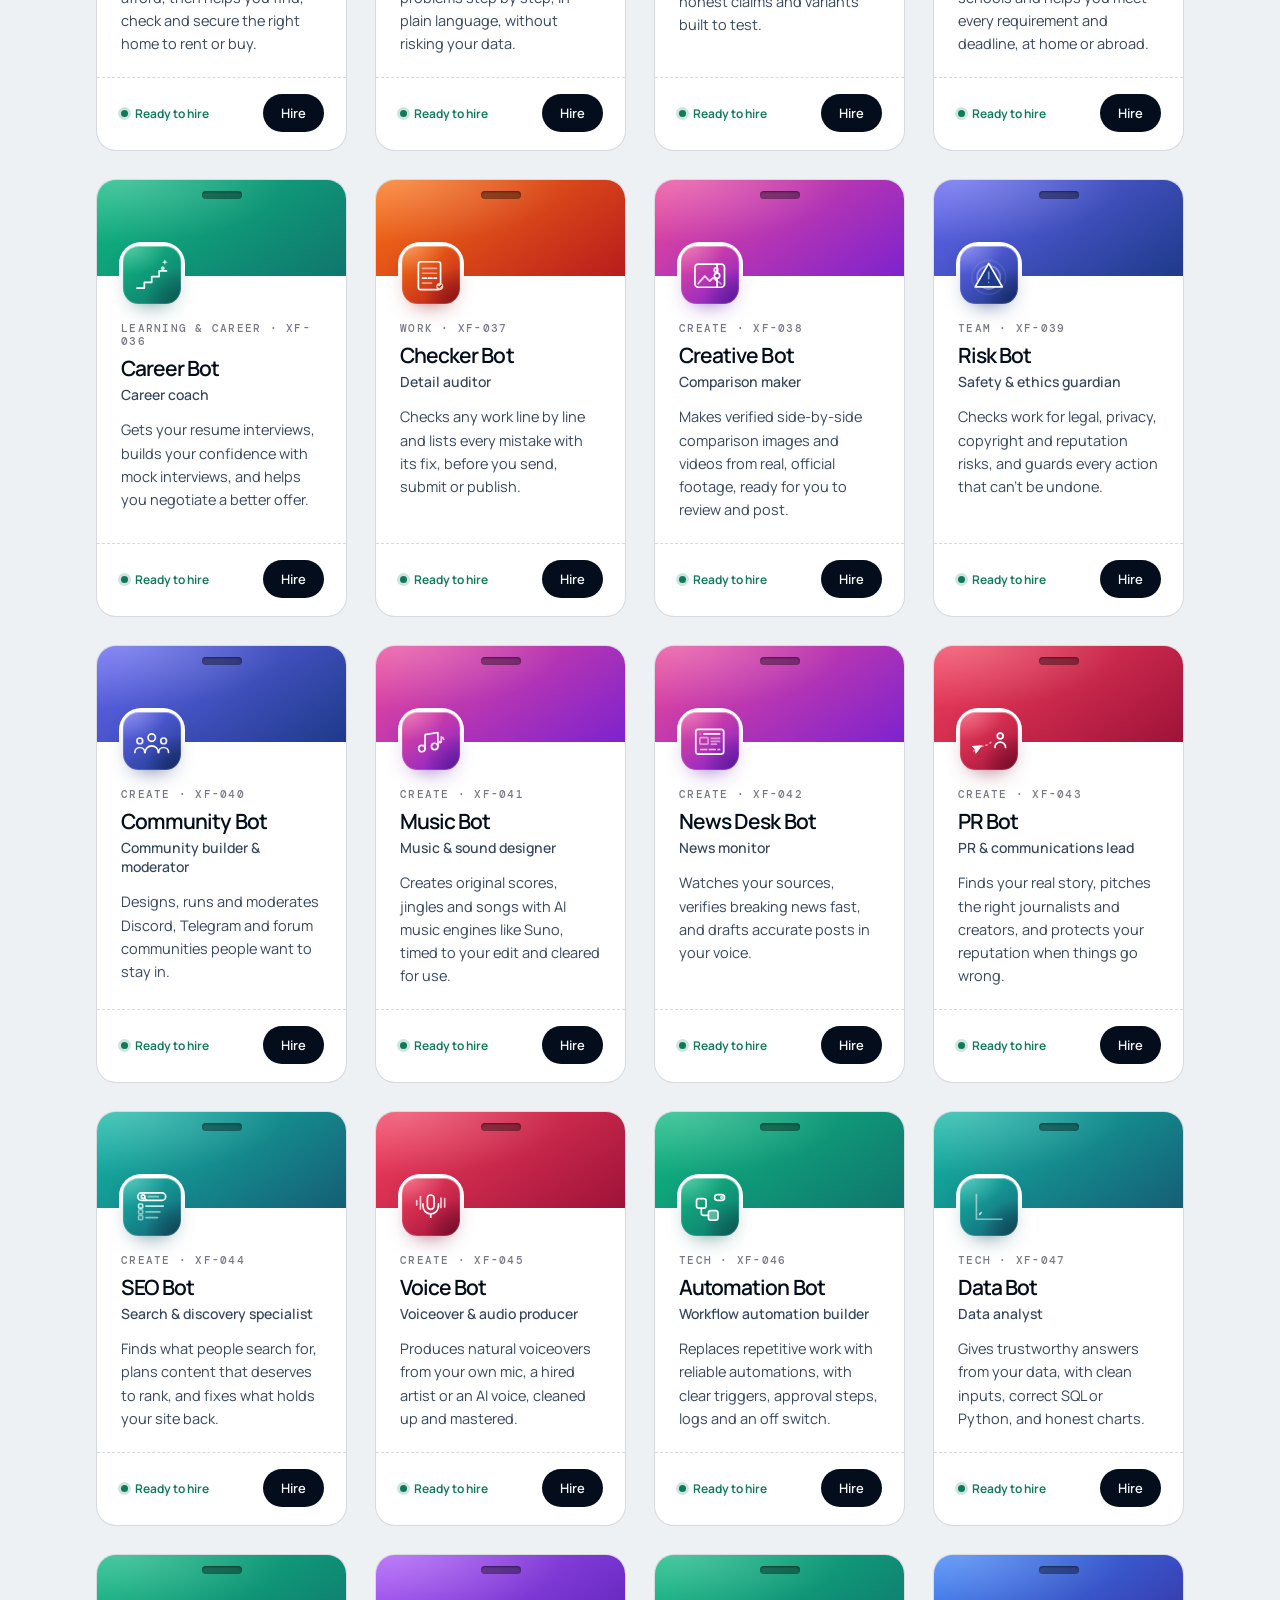
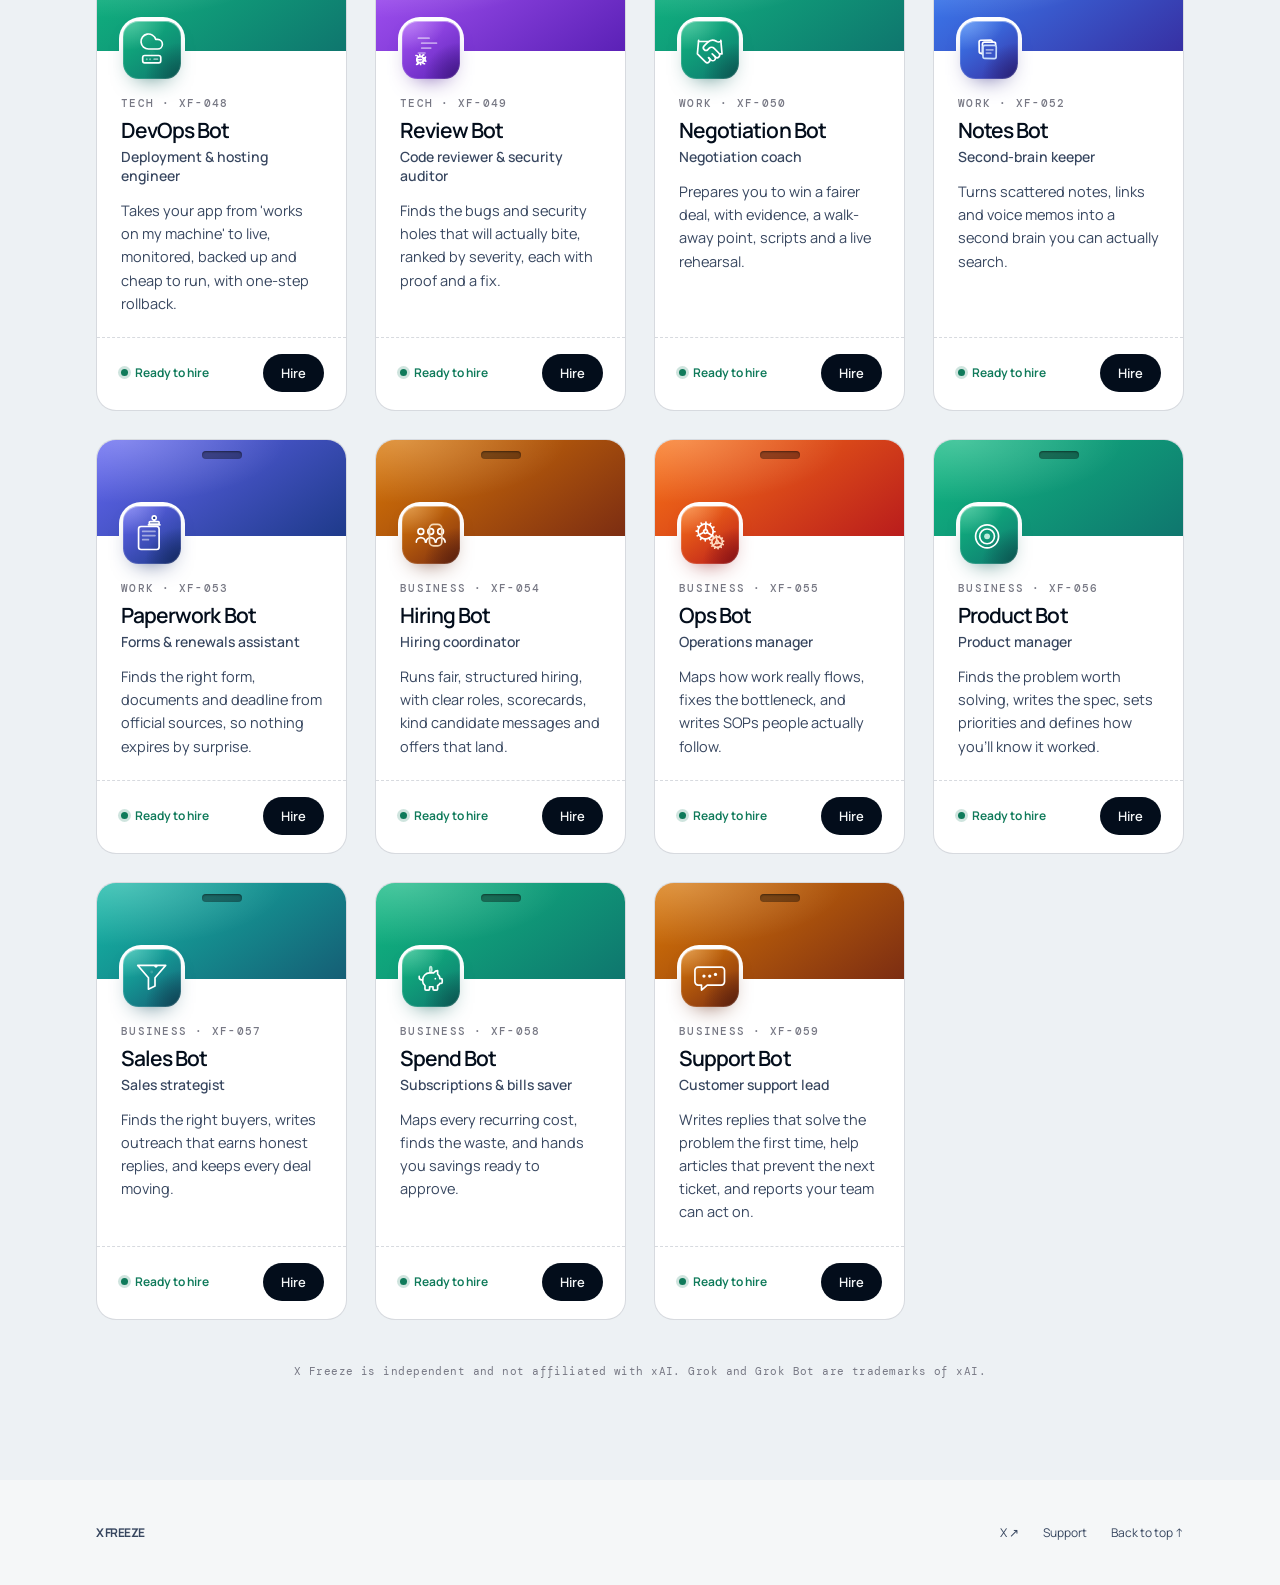
==== commit 911fbba0: "Add a menu button for phones and tablets. Under 1100px the header hid About, Articles and Grok Bots " ====
--- a/grok-bots.html
+++ b/grok-bots.html
@@ -29,7 +29,7 @@
     <link rel="preconnect" href="https://fonts.googleapis.com">
     <link rel="preconnect" href="https://fonts.gstatic.com" crossorigin>
     <link href="https://fonts.googleapis.com/css2?family=DM+Mono:wght@400;500&amp;family=Manrope:wght@400;500;600;700&amp;display=swap" rel="stylesheet">
-    <link rel="stylesheet" href="/styles.css?v=calendly-restore-1">
+    <link rel="stylesheet" href="/styles.css?v=mobile-menu-2">
     <link rel="stylesheet" href="/grok-bots/grok-bots.css?v=6">
   </head>
   <body>
@@ -58,6 +58,15 @@
         </button>
         <a class="nav-contact" href="/contact">Contact</a>
         <a class="nav-support" href="/support">Buy me a coffee</a>
+        <button class="menu-toggle" type="button" data-menu-toggle aria-expanded="false" aria-controls="mobileMenu" aria-label="Open menu">
+          <span aria-hidden="true"></span>
+        </button>
+      </div>
+      <div class="mobile-menu" id="mobileMenu" role="navigation" aria-label="Menu" hidden>
+        <a href="/about">About</a>
+        <a href="/articles">Articles</a>
+        <a href="/grok-bots" aria-current="page">Grok Bots</a>
+        <a href="/contact">Contact</a>
       </div>
     </header>
 
@@ -111,5 +120,6 @@
     <script src="/grok-bots/grok-bots-scenes.js?v=1"></script>
     <script src="/grok-bots/grok-bots-data.js?v=1"></script>
     <script src="/grok-bots/grok-bots.js?v=2"></script>
+    <script src="/nav-menu.js" defer></script>
   </body>
 </html>
--- a/styles.css
+++ b/styles.css
@@ -3445,3 +3445,115 @@
     animation: none !important;
   }
 }
+
+/* ── Mobile menu: the header hides its page links under 1100px, so a button opens them ── */
+.menu-toggle {
+  display: none;
+  align-items: center;
+  justify-content: center;
+  width: 40px;
+  height: 40px;
+  margin: 0;
+  padding: 0;
+  border: 1px solid var(--line);
+  border-radius: 999px;
+  background: var(--card-bg-soft);
+  color: var(--ink);
+  cursor: pointer;
+  transition: border-color 180ms ease, transform 180ms ease;
+}
+
+.menu-toggle:hover {
+  border-color: var(--line-strong);
+}
+
+.menu-toggle span,
+.menu-toggle span::before {
+  display: block;
+  width: 16px;
+  height: 1.5px;
+  border-radius: 2px;
+  background: currentColor;
+  transition: transform 220ms var(--ease-out);
+}
+
+.menu-toggle span {
+  position: relative;
+  transform: translateY(-3px);
+}
+
+.menu-toggle span::before {
+  position: absolute;
+  top: 6px;
+  content: "";
+}
+
+.menu-toggle[aria-expanded="true"] span {
+  transform: translateY(0) rotate(45deg);
+}
+
+.menu-toggle[aria-expanded="true"] span::before {
+  transform: translateY(-6px) rotate(-90deg);
+}
+
+.mobile-menu {
+  position: absolute;
+  top: 100%;
+  right: 0;
+  left: 0;
+  display: grid;
+  padding: 8px var(--gutter) 22px;
+  border-bottom: 1px solid var(--line);
+  background: var(--canvas);
+  box-shadow: var(--shadow-panel);
+  animation: menu-in 260ms var(--ease-out);
+}
+
+.mobile-menu[hidden] {
+  display: none;
+}
+
+.mobile-menu a {
+  padding: 16px 0;
+  border-bottom: 1px solid var(--line);
+  color: var(--ink);
+  font-size: 22px;
+  font-weight: 600;
+  letter-spacing: -0.045em;
+}
+
+.mobile-menu a:last-child {
+  border-bottom: 0;
+}
+
+.mobile-menu a[aria-current="page"] {
+  color: var(--slate);
+}
+
+@keyframes menu-in {
+  from { opacity: 0; transform: translateY(-6px); }
+  to { opacity: 1; transform: none; }
+}
+
+@media (max-width: 1100px) {
+  .menu-toggle {
+    display: inline-flex;
+  }
+}
+
+@media (min-width: 1101px) {
+  .mobile-menu {
+    display: none !important;
+  }
+}
+
+@media (max-width: 780px) {
+  .nav-actions {
+    gap: 14px;
+  }
+}
+
+@media (prefers-reduced-motion: reduce) {
+  .mobile-menu { animation: none; }
+  .menu-toggle span, .menu-toggle span::before { transition: none; }
+}
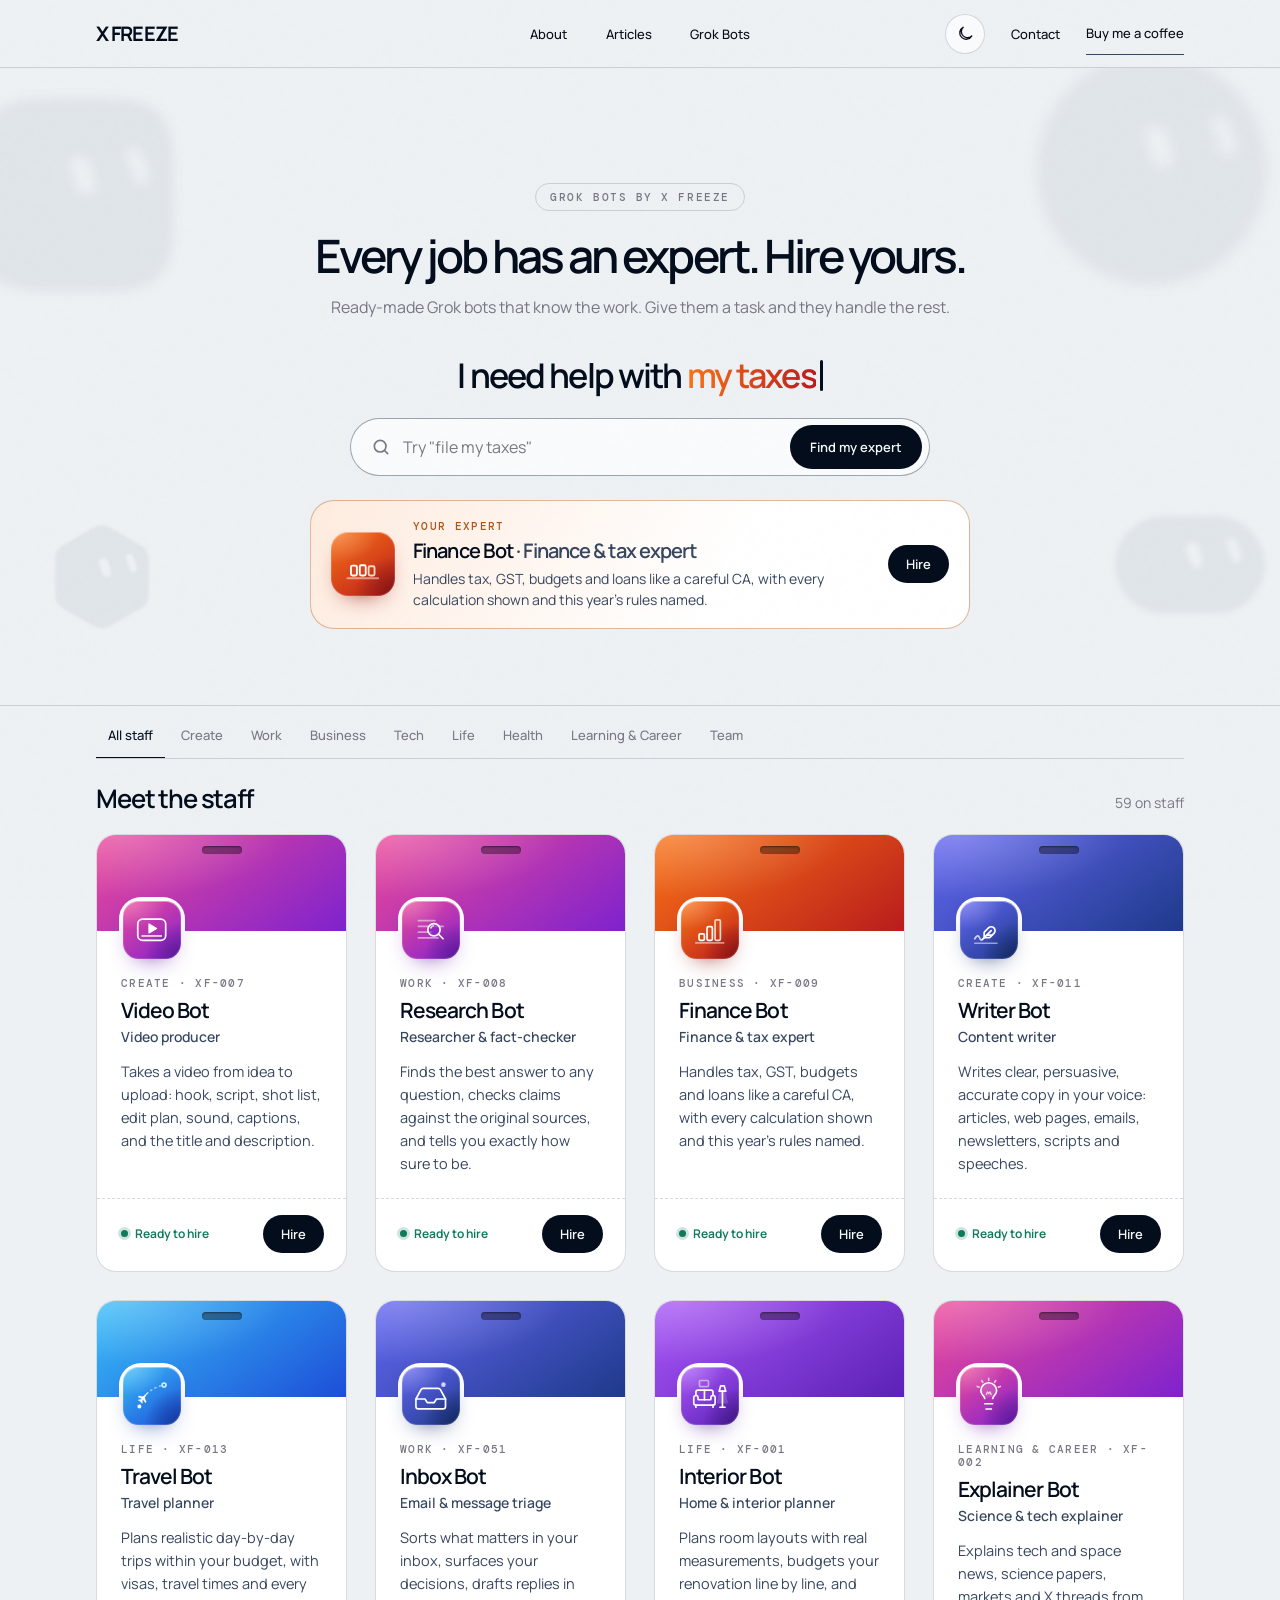
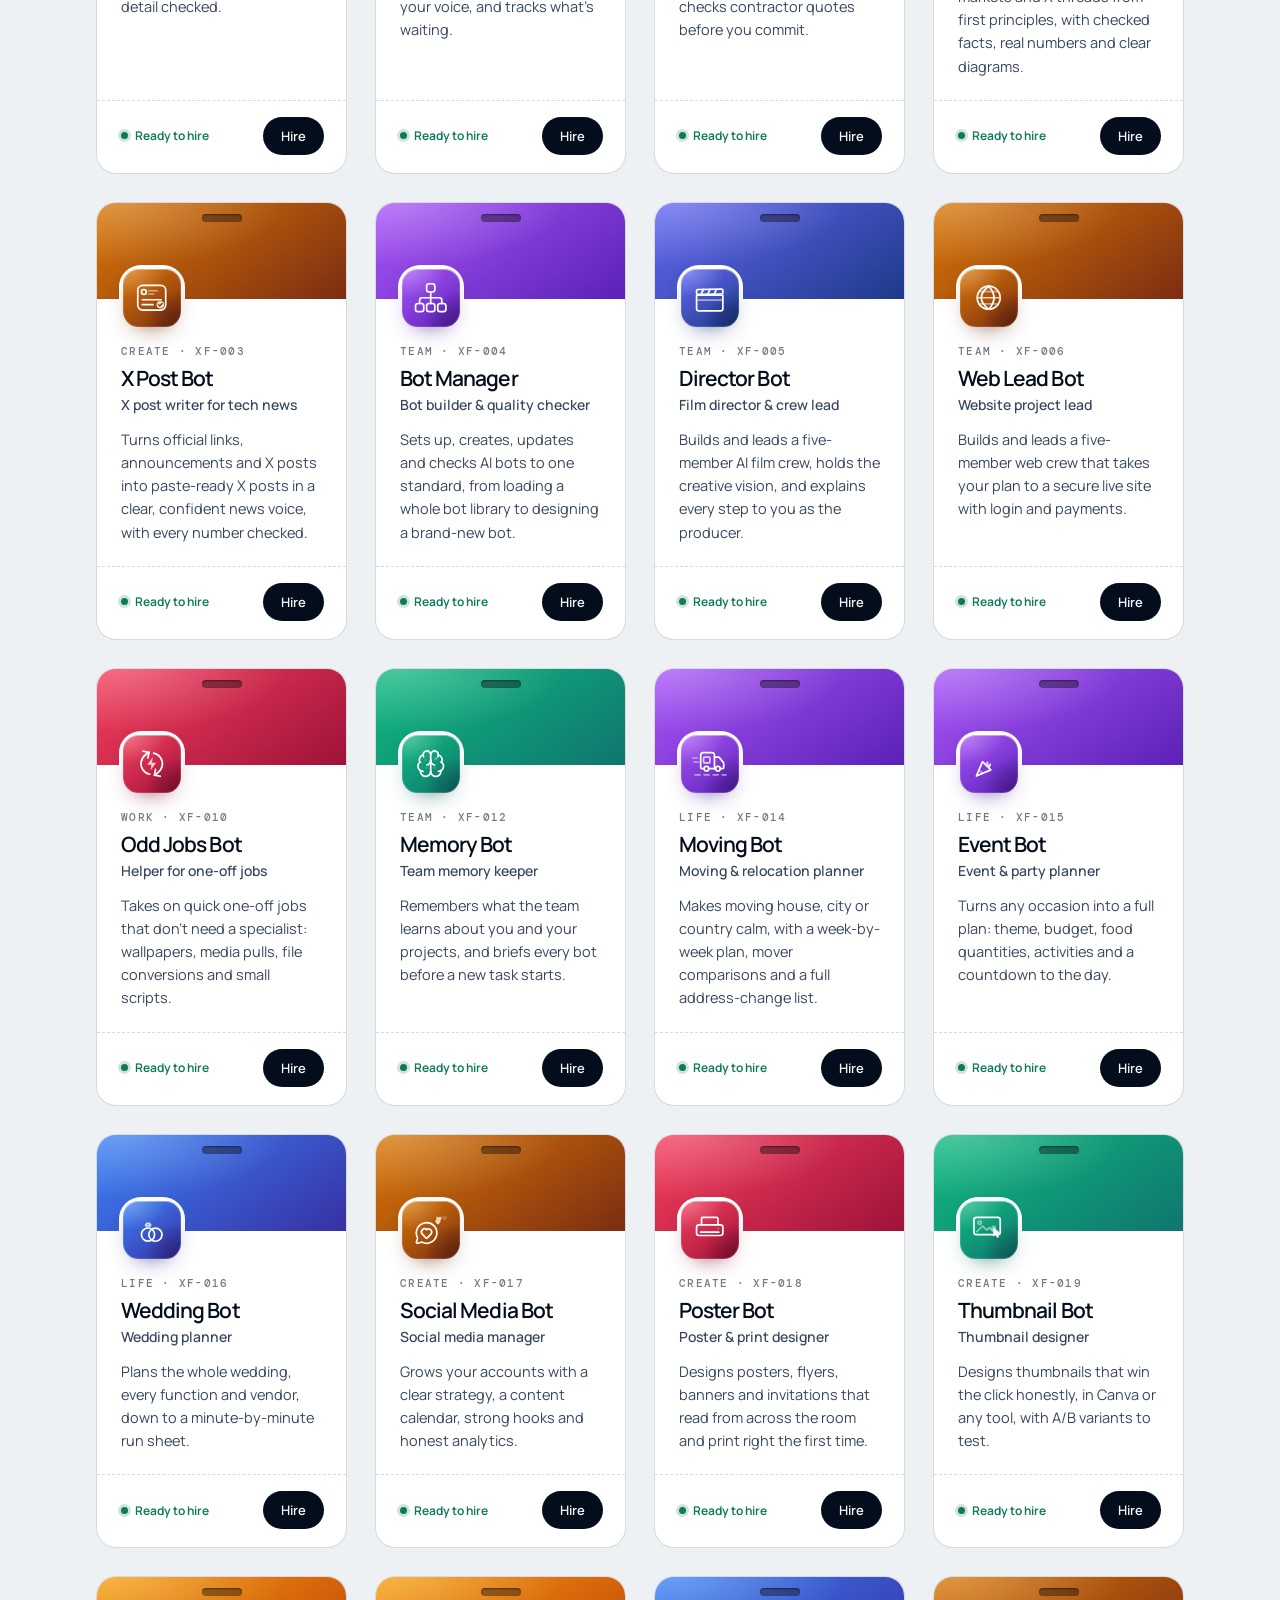
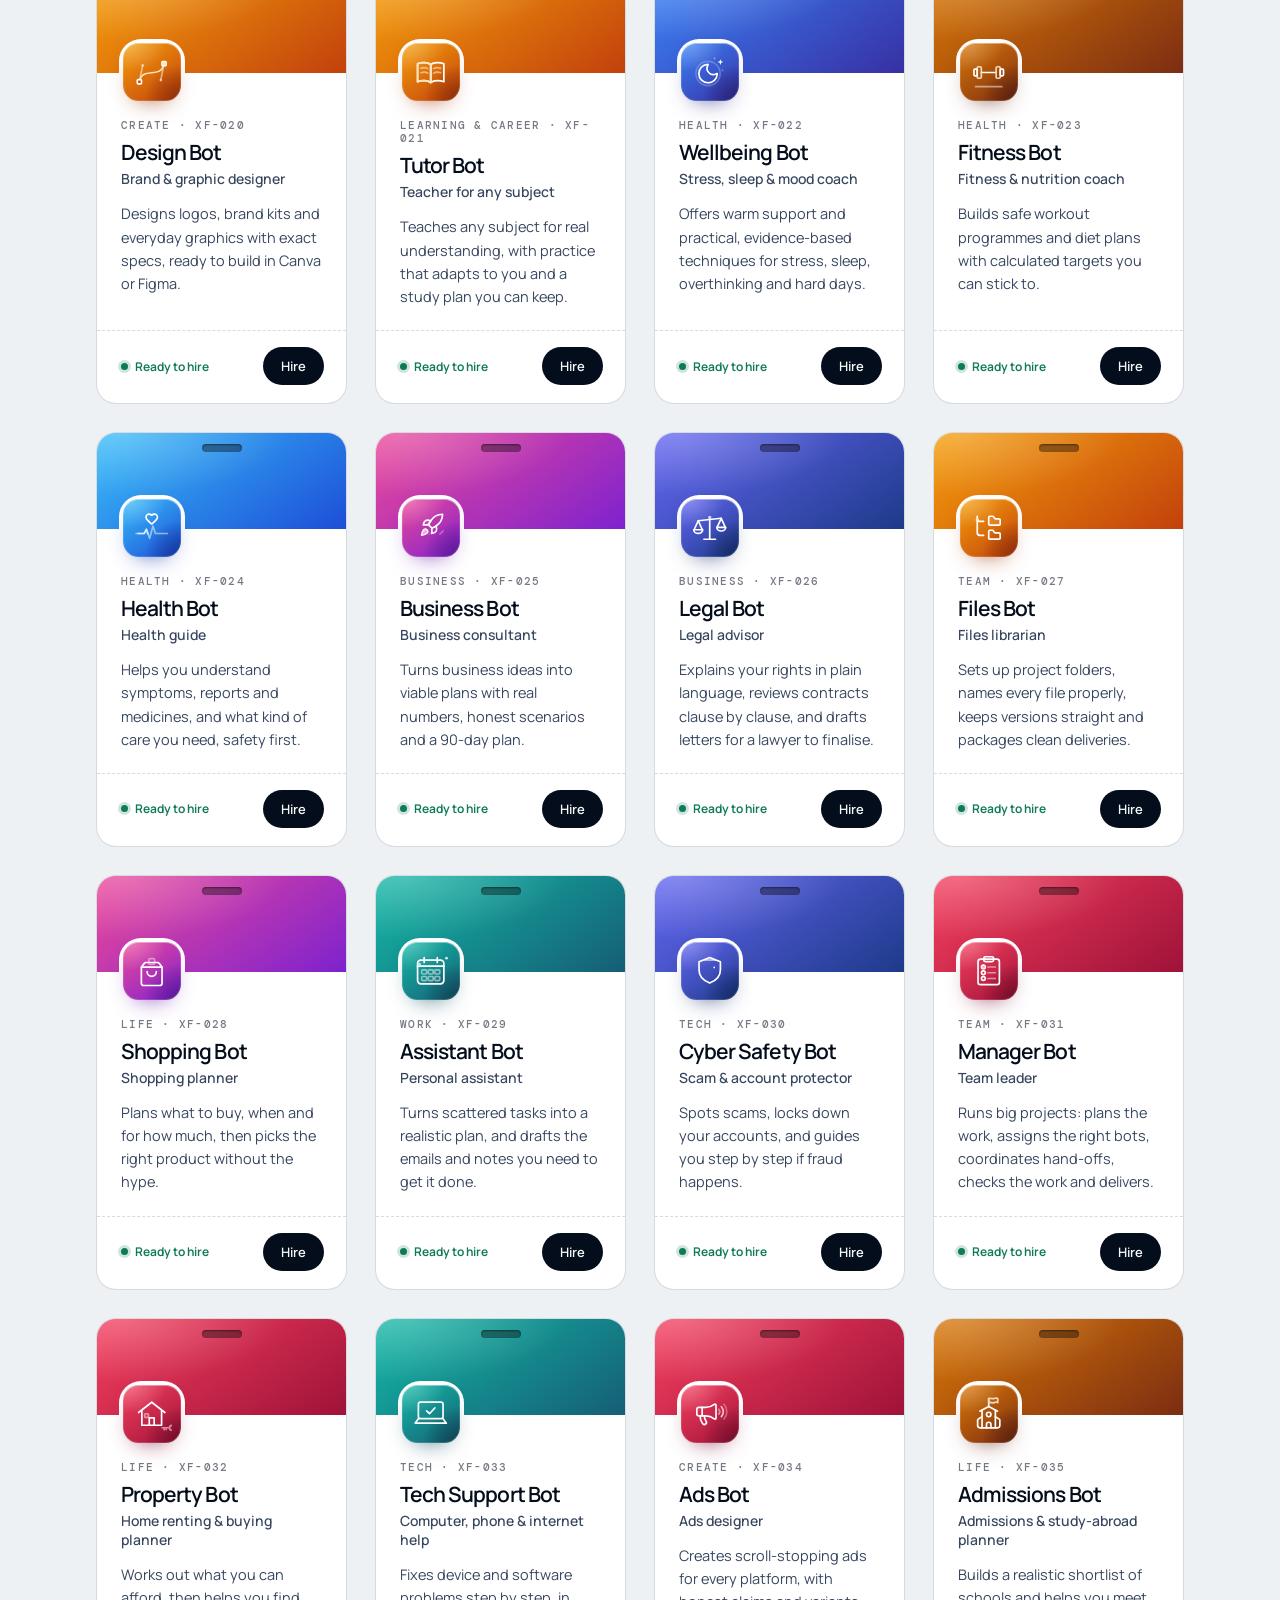
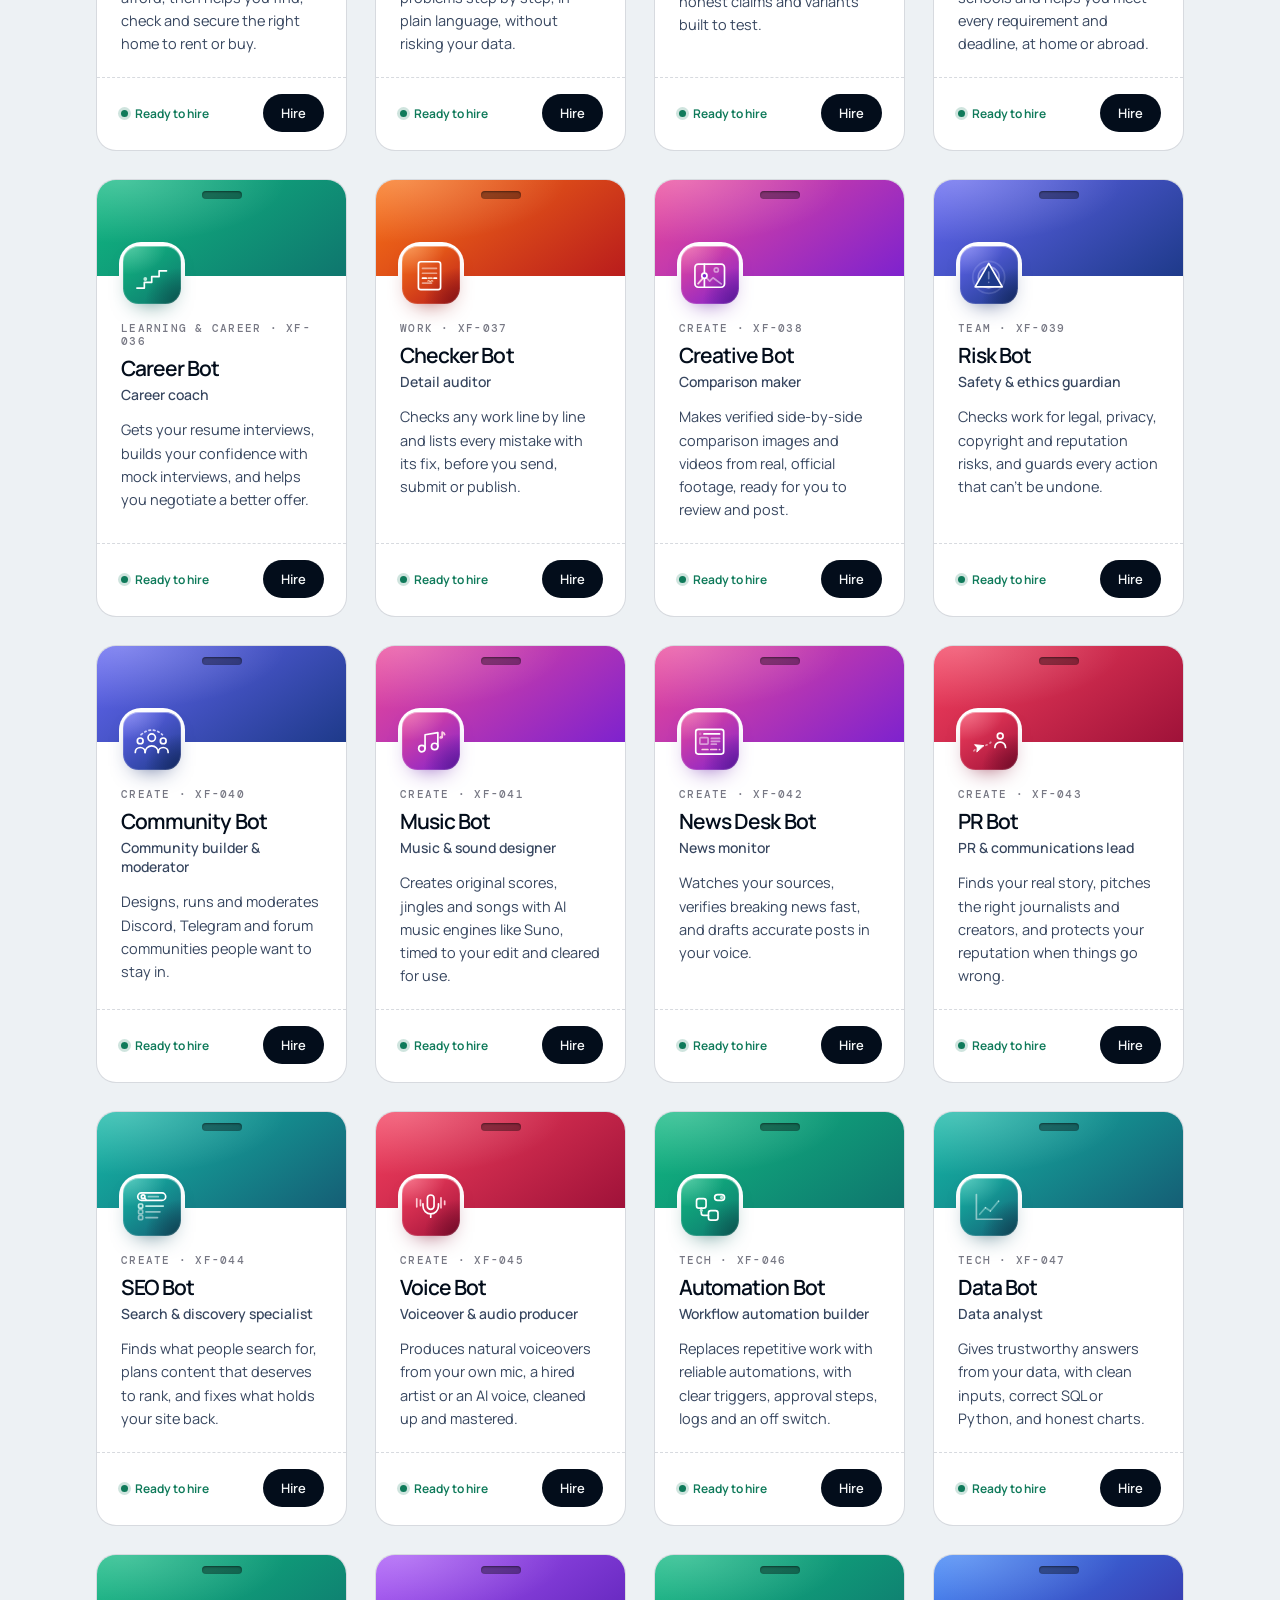
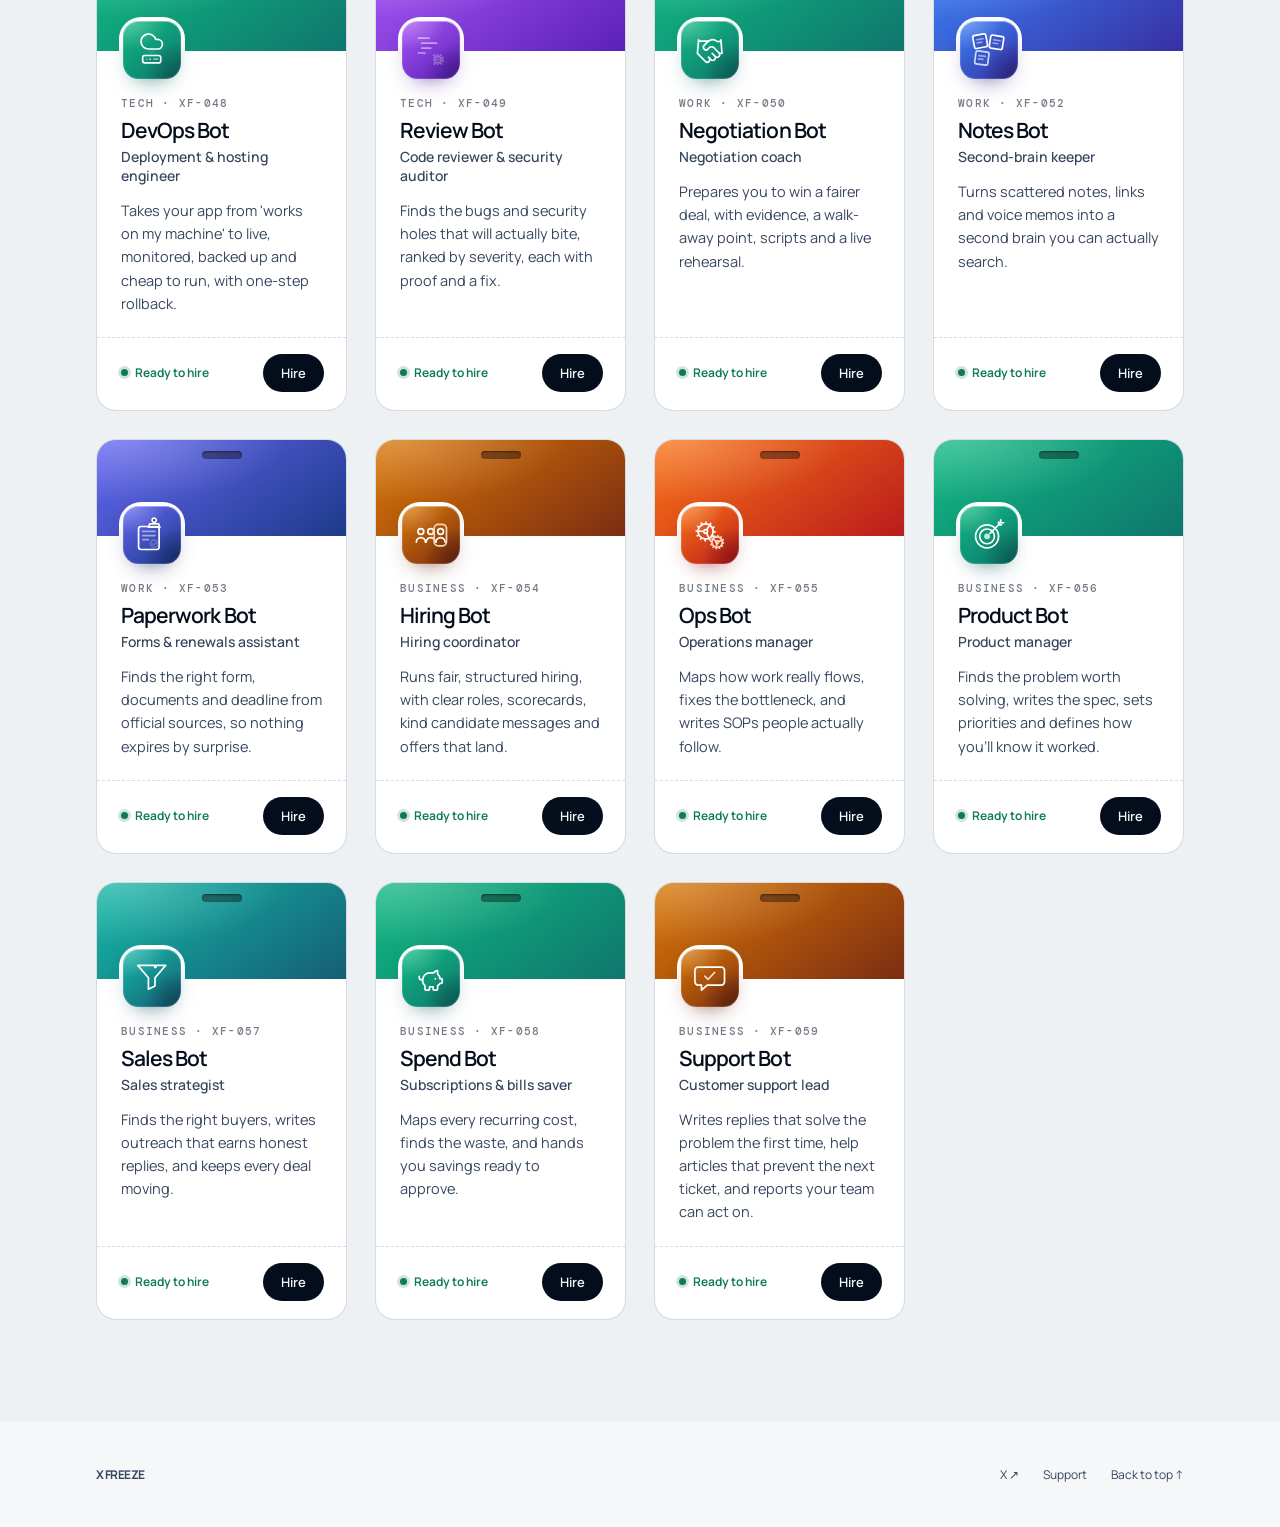
==== commit 930e18eb: "Grok Bots: remove the not-affiliated note at the bottom. Co-Authored-By: Claude Opus 5.5 <noreply@an" ====
--- a/grok-bots.html
+++ b/grok-bots.html
@@ -98,7 +98,6 @@
         </div>
         <ul class="gk-grid" id="gk-grid"></ul>
         <p class="gk-empty" id="gk-empty" hidden>No bots match that yet. Try other words, or pick a department.</p>
-        <p class="gk-note">X Freeze is independent and not affiliated with xAI. Grok and Grok Bot are trademarks of xAI.</p>
       </section>
     </main>
 
--- a/styles.css
+++ b/styles.css
@@ -3557,3 +3557,128 @@
   .mobile-menu { animation: none; }
   .menu-toggle span, .menu-toggle span::before { transition: none; }
 }
+
+/* ── Hero note: points visitors to the Grok Bots page ── */
+.hero-pill {
+  display: inline-flex;
+  align-items: center;
+  gap: 10px;
+  max-width: 100%;
+  margin: 0 0 28px;
+  padding: 6px 14px 6px 7px;
+  border: 1px solid var(--line);
+  border-radius: 999px;
+  background: var(--card-bg-soft);
+  color: var(--ink);
+  font-size: 13px;
+  font-weight: 500;
+  transition: border-color 180ms ease, transform 180ms ease;
+}
+
+.hero-pill:hover {
+  border-color: var(--line-strong);
+  transform: translateY(-1px);
+}
+
+.hero-pill b {
+  flex: none;
+  padding: 2px 8px;
+  border-radius: 999px;
+  background: var(--ink);
+  color: var(--canvas-bright);
+  font-size: 11px;
+  font-weight: 600;
+}
+
+.hero-pill__icons {
+  display: inline-flex;
+  flex: none;
+}
+
+.hero-pill__icon {
+  display: grid;
+  place-items: center;
+  width: 26px;
+  height: 26px;
+  margin-left: -8px;
+  border-radius: 8px;
+  background: radial-gradient(120% 90% at 10% 0%, rgba(255, 255, 255, 0.28), transparent 55%), linear-gradient(145deg, var(--g1), var(--g2));
+  box-shadow: 0 0 0 2px var(--canvas);
+  color: #fff;
+}
+
+.hero-pill__icon:first-child {
+  margin-left: 0;
+}
+
+.hero-pill__icon svg {
+  width: 15px;
+  height: 15px;
+  fill: none;
+  stroke: currentColor;
+  stroke-width: 1.8;
+  stroke-linecap: round;
+  stroke-linejoin: round;
+}
+
+.hero-pill__arrow {
+  color: var(--muted);
+  transition: transform 180ms ease;
+}
+
+.hero-pill:hover .hero-pill__arrow {
+  transform: translateX(3px);
+}
+
+.js .hero-pill {
+  opacity: 0;
+  transform: translate3d(0, 12px, 0);
+}
+
+.js.is-loaded .hero-pill {
+  opacity: 1;
+  transform: none;
+  transition: opacity 1100ms cubic-bezier(0.16, 1, 0.3, 1), transform 1300ms cubic-bezier(0.16, 1, 0.3, 1), border-color 180ms ease;
+}
+
+/* The hero text column is narrow on phones (240px under 480px), so the note sizes to its
+   own text instead, up to the screen width. */
+@media (max-width: 780px) {
+  .hero-pill {
+    width: max-content;
+    max-width: calc(100vw - 2 * var(--gutter));
+  }
+}
+
+@media (max-width: 480px) {
+  .hero-pill {
+    white-space: nowrap;
+    gap: 7px;
+    padding: 5px 12px 5px 6px;
+    font-size: 12px;
+  }
+
+  .hero-pill__icon {
+    width: 24px;
+    height: 24px;
+  }
+
+  .hero-pill__arrow,
+  .hero-pill__more {
+    display: none;
+  }
+}
+
+/* ── Phones: the stats card stays hidden until scrolled into view ── */
+@media (max-width: 780px) {
+  .has-reveal .profile-stats > .profile-stats-panel {
+    opacity: 0;
+    transform: translate3d(0, 56px, 0);
+    transition: opacity 900ms cubic-bezier(0.16, 1, 0.3, 1), transform 1100ms cubic-bezier(0.16, 1, 0.3, 1);
+  }
+
+  .has-reveal .profile-stats.is-visible > .profile-stats-panel {
+    opacity: 1;
+    transform: none;
+  }
+}
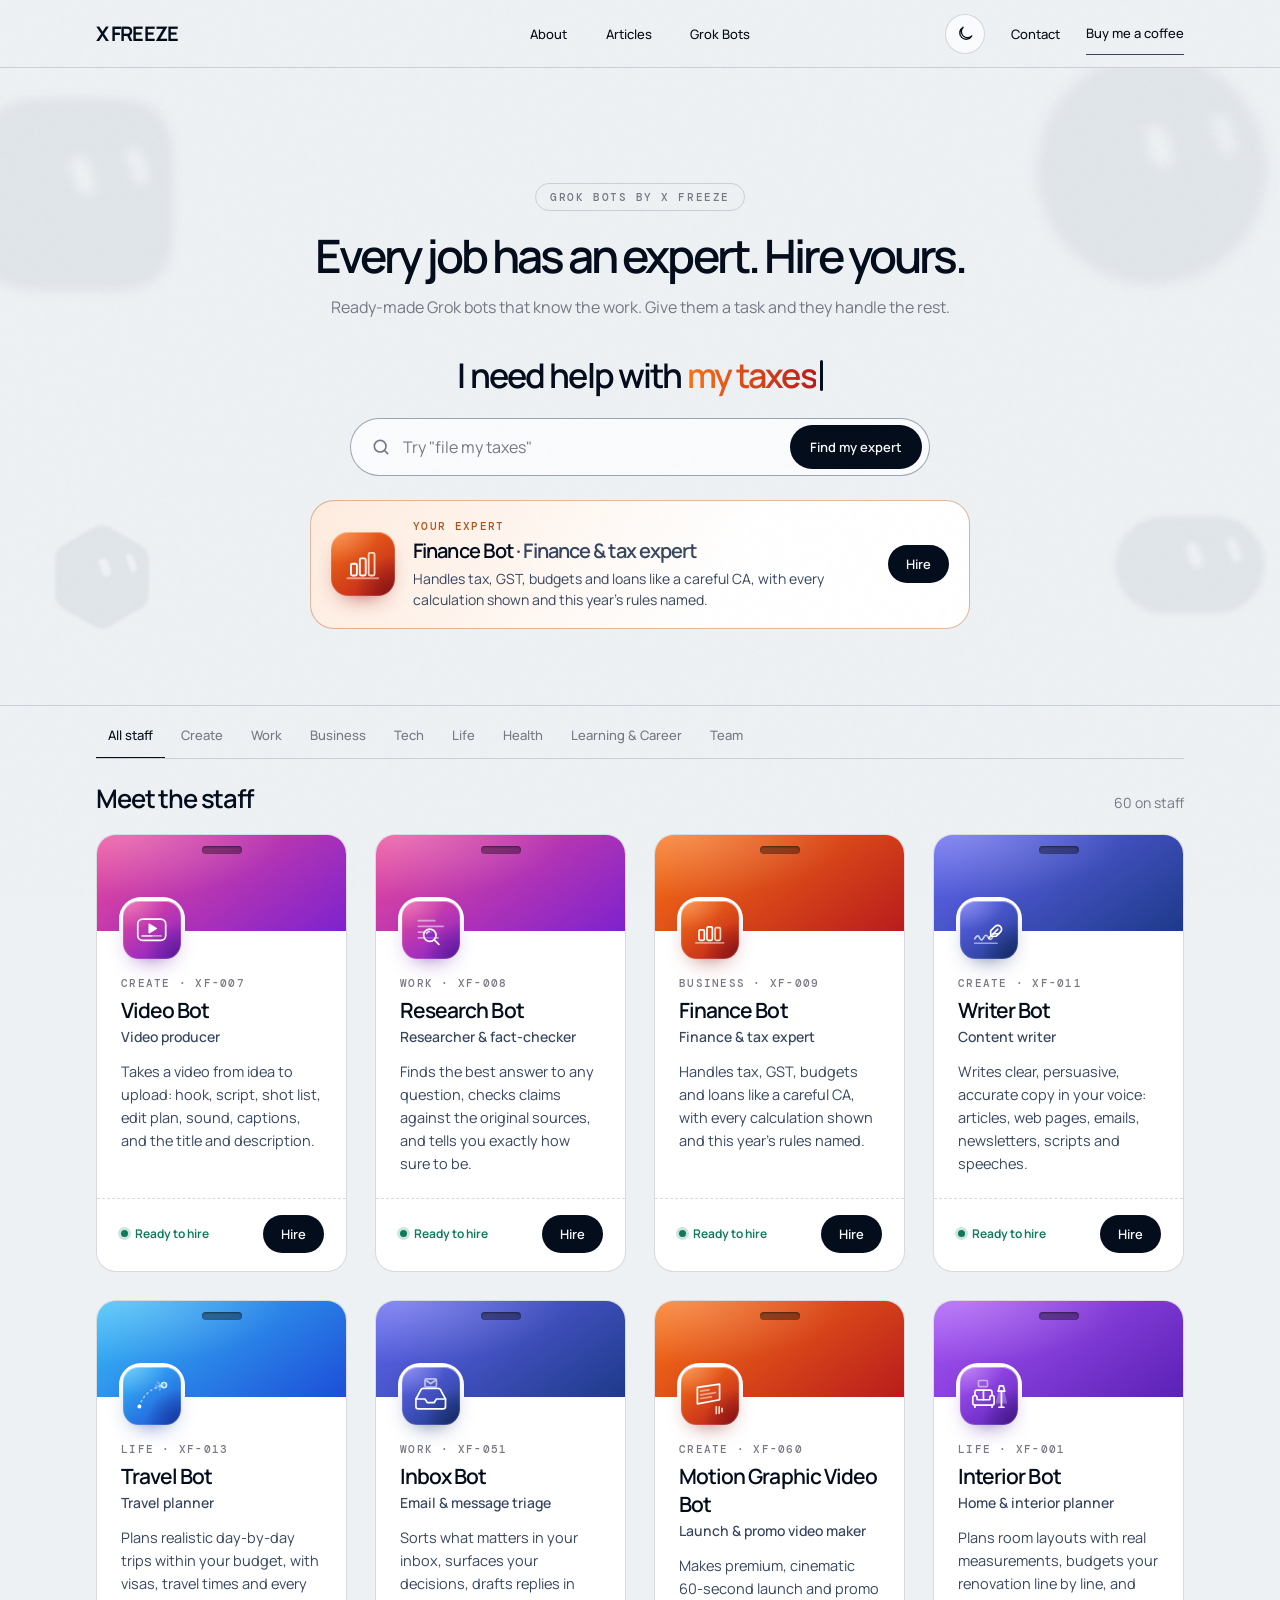
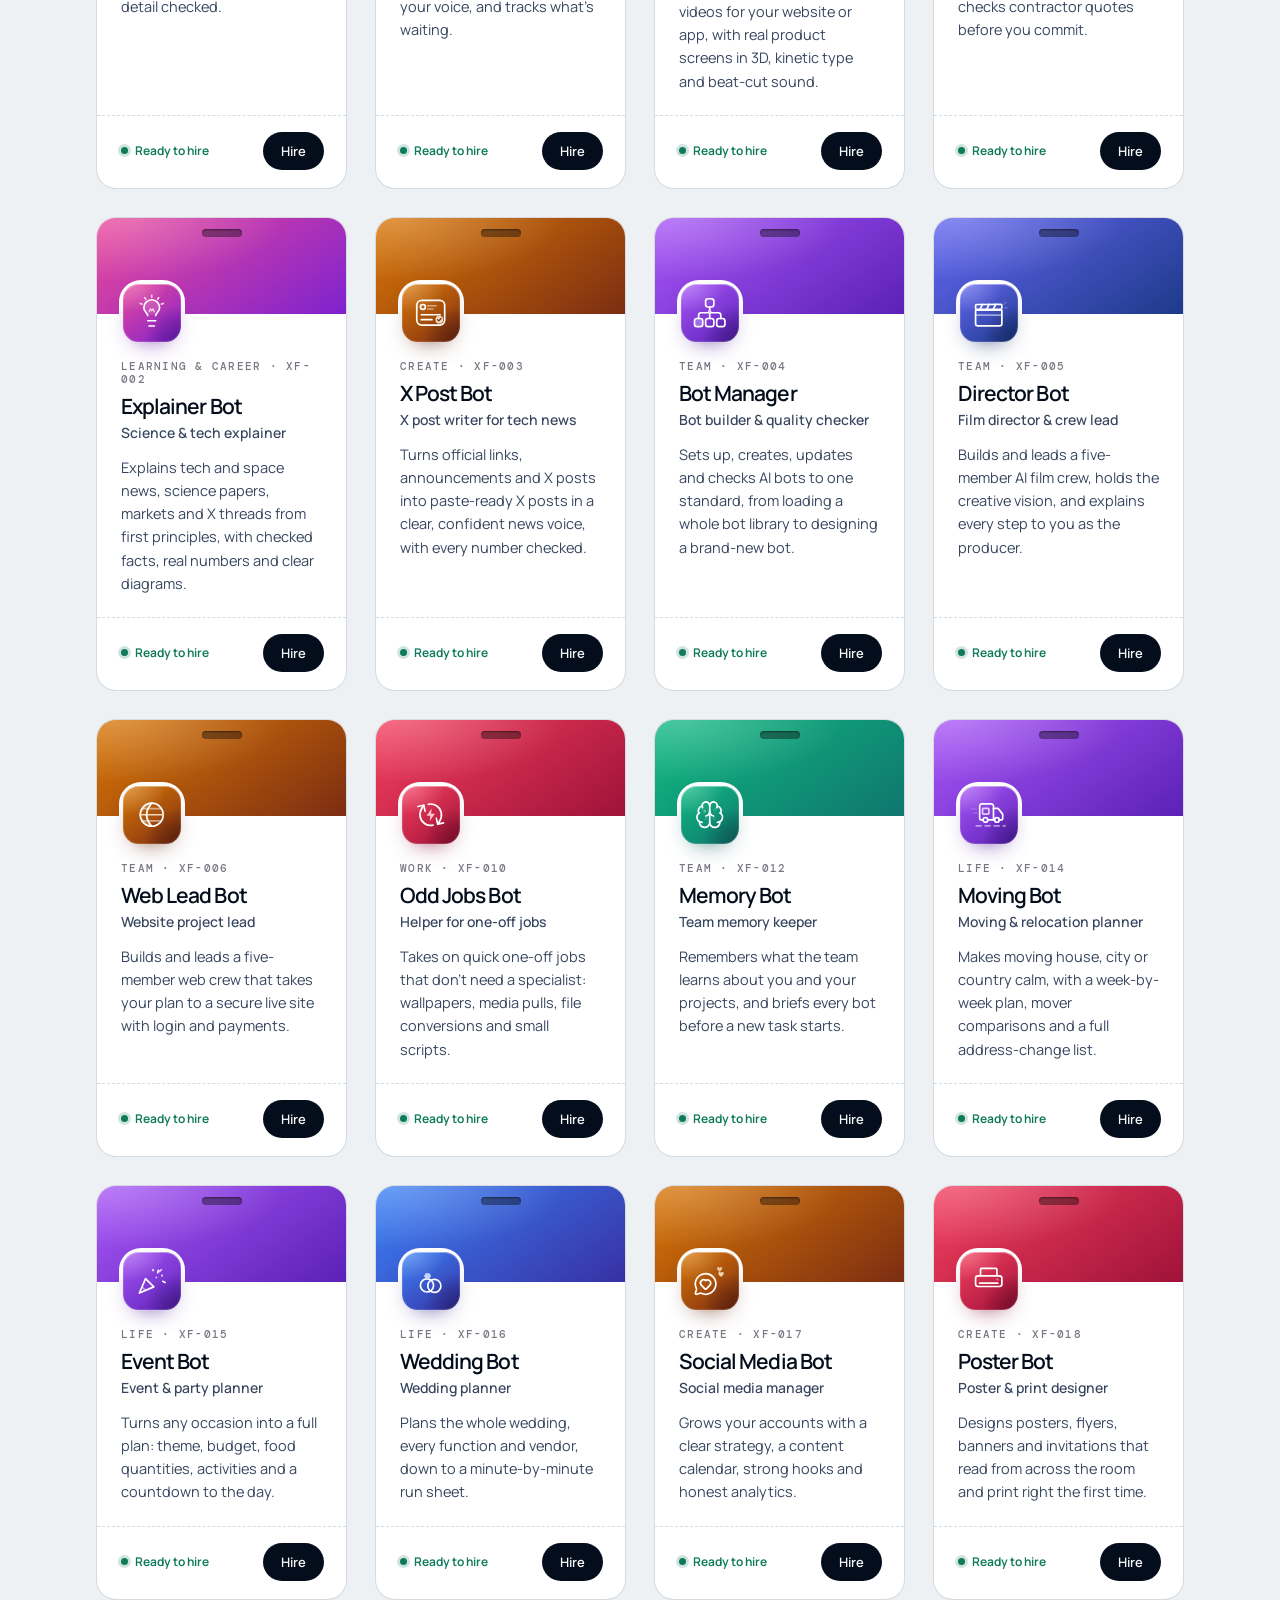
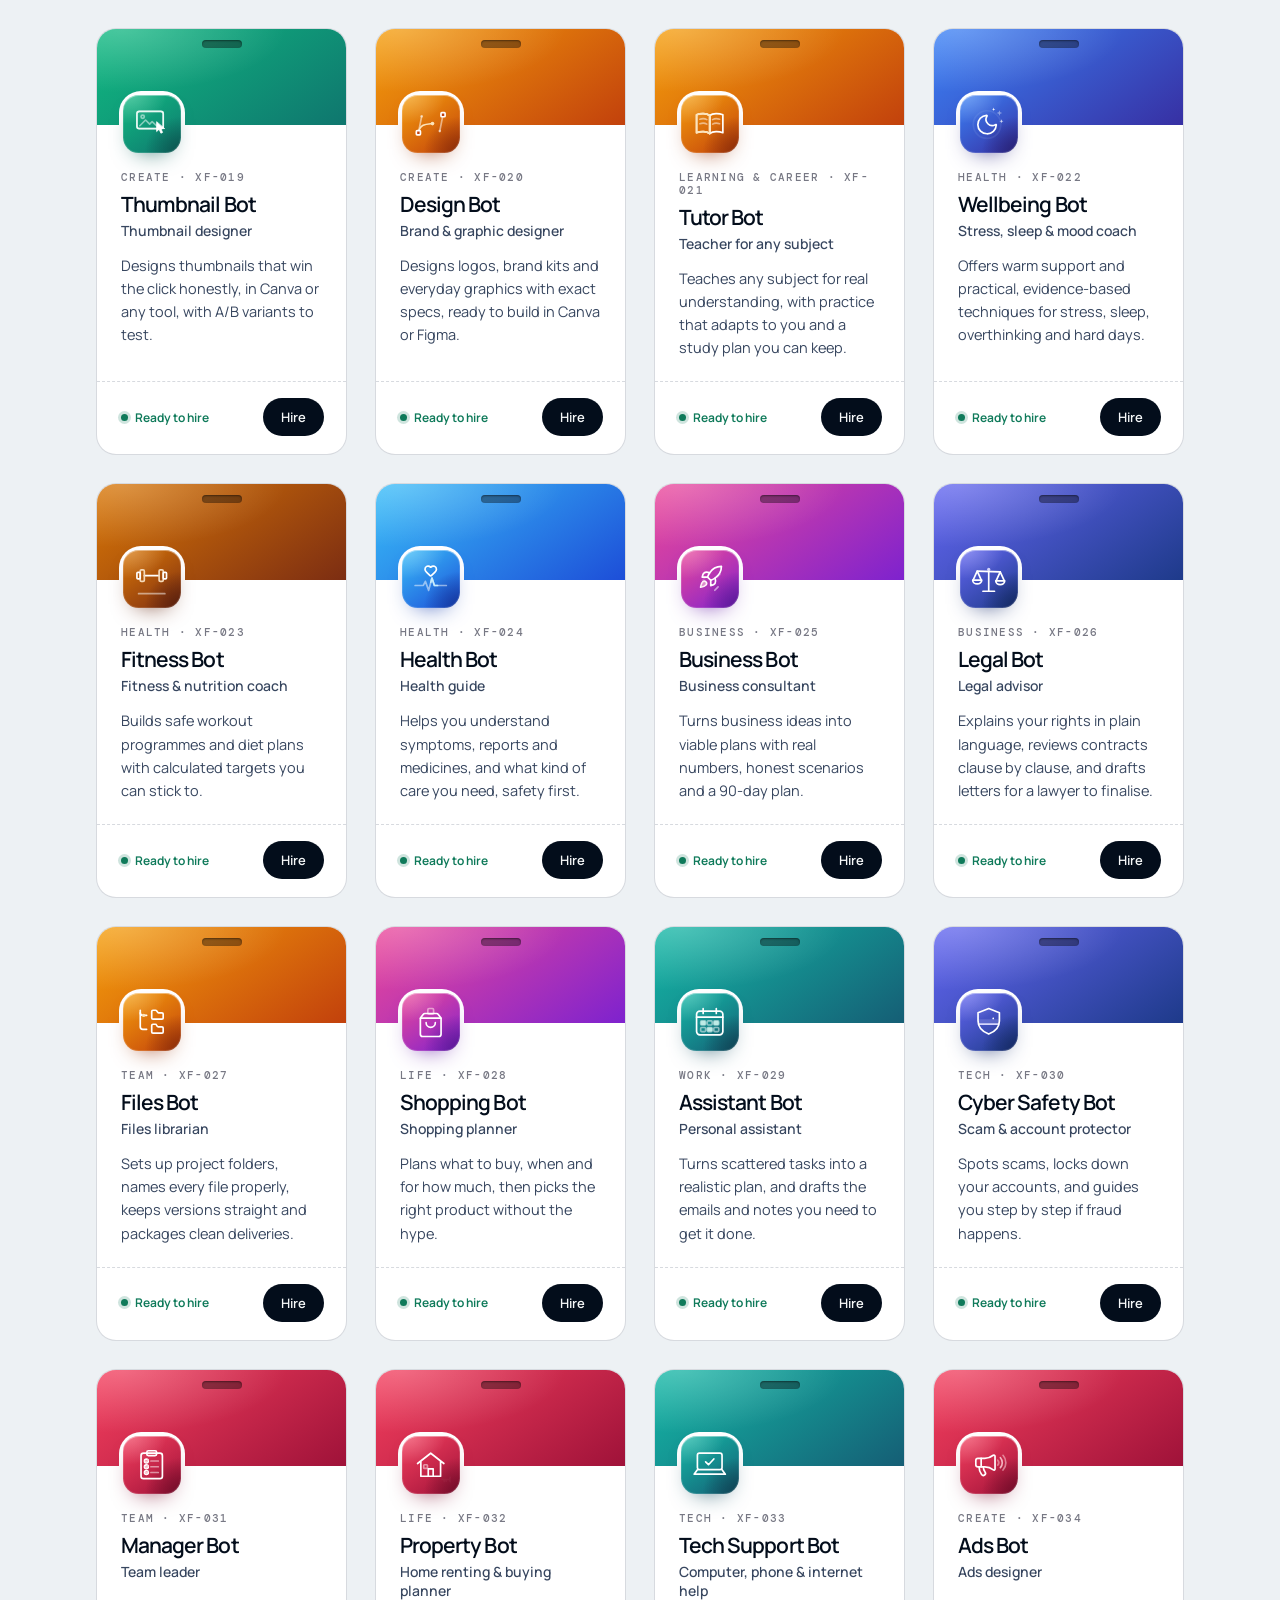
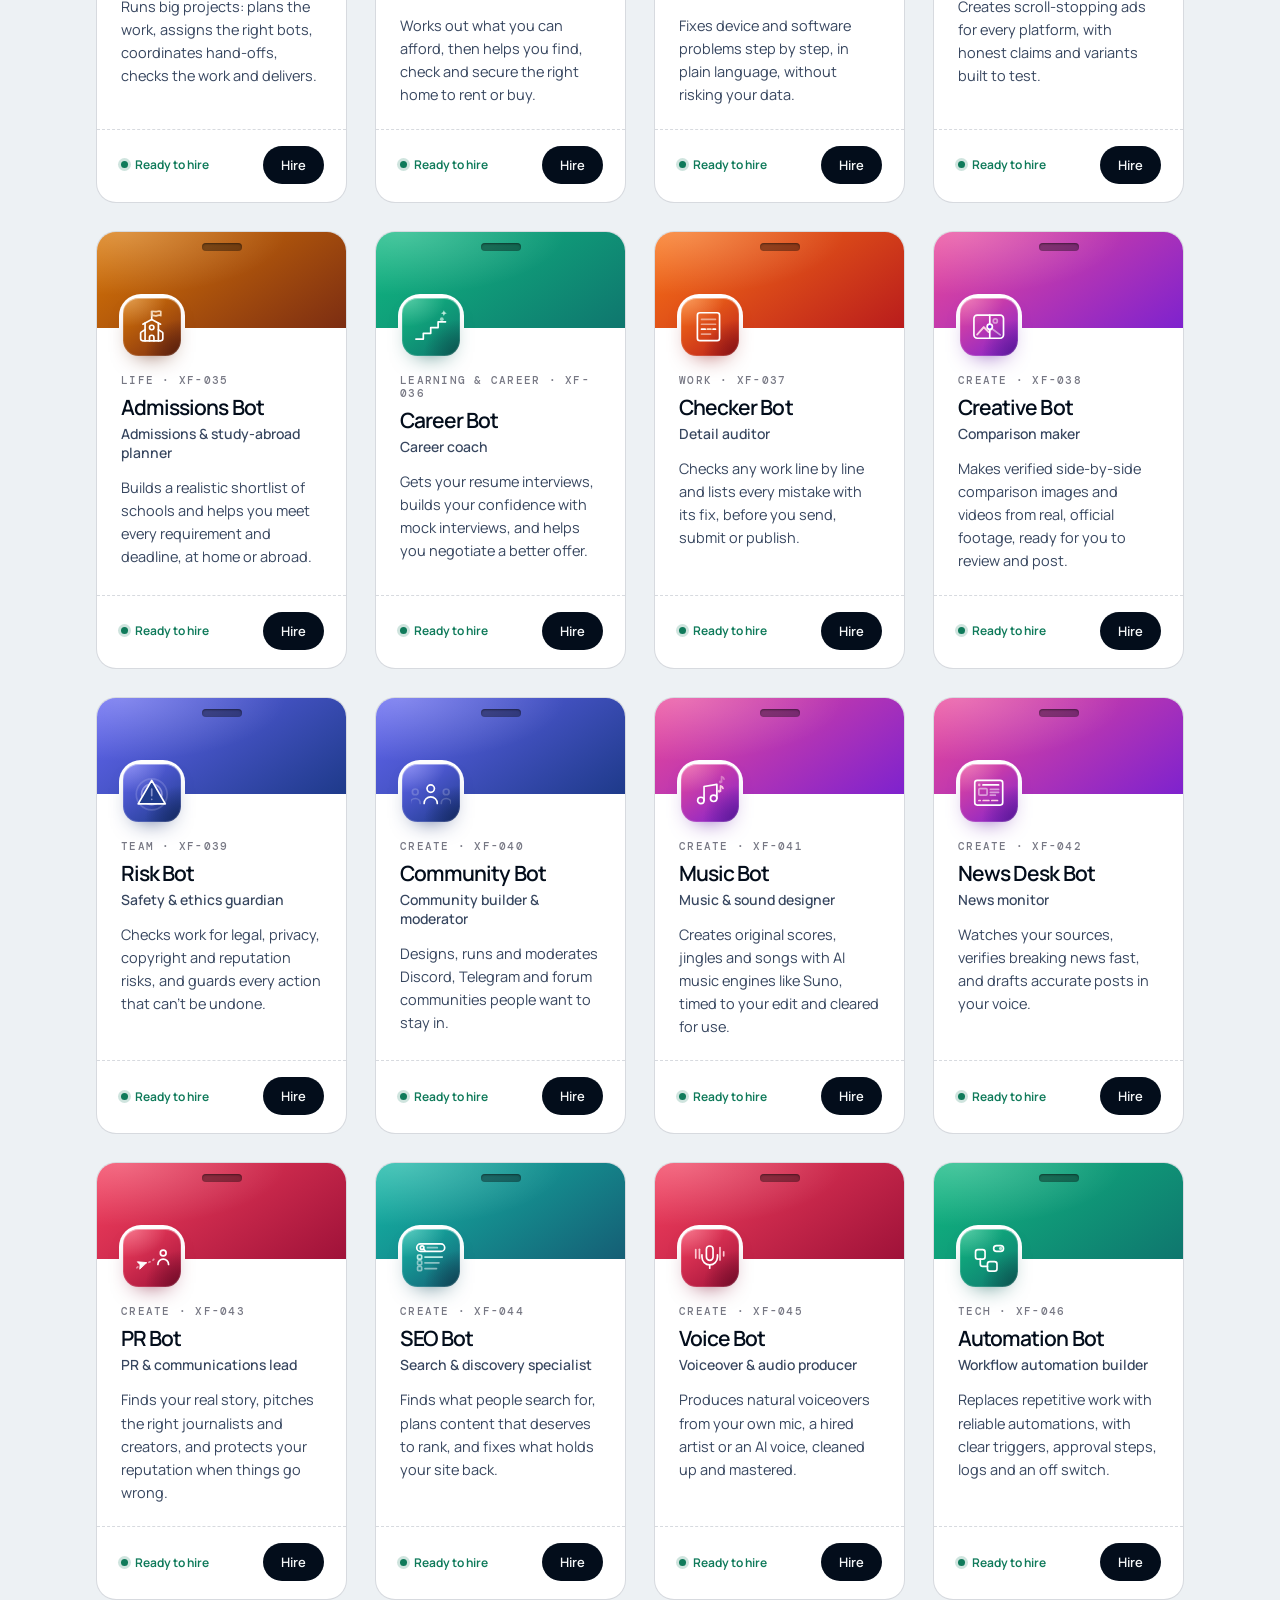
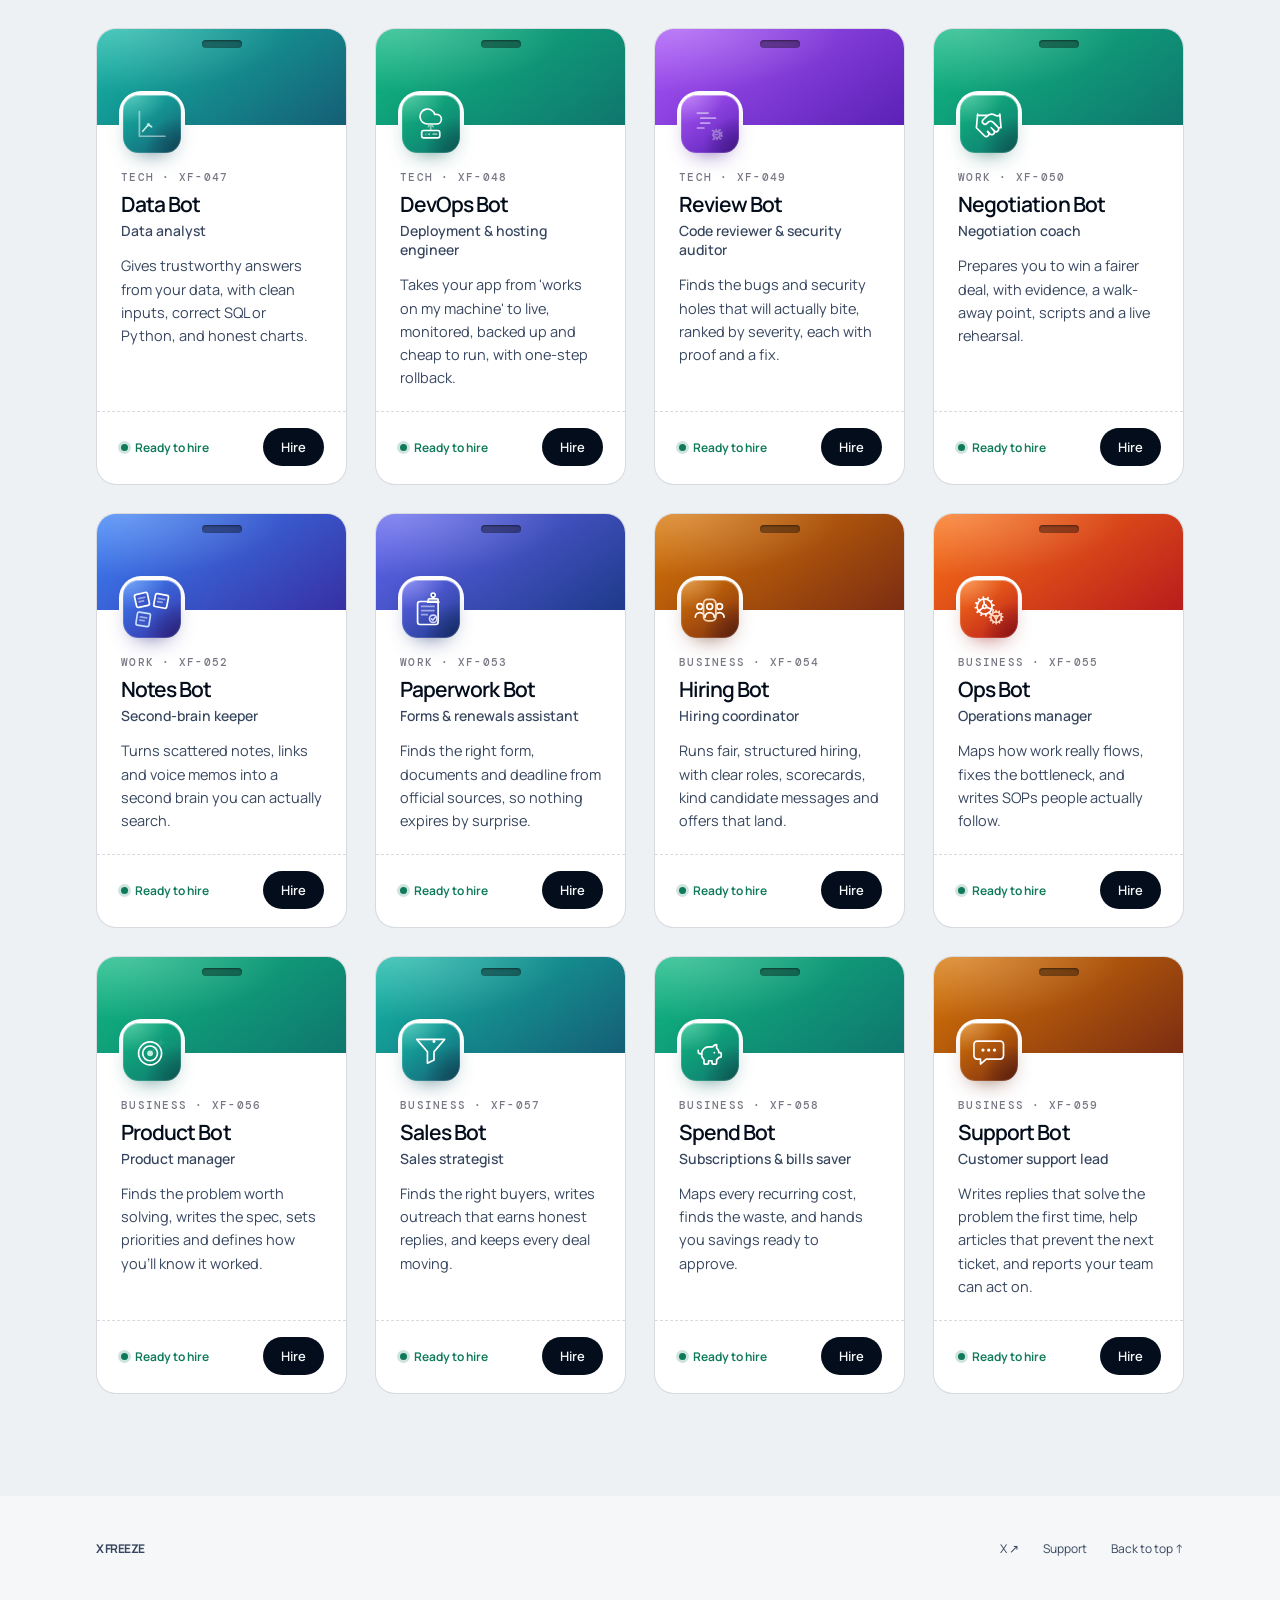
==== commit 29e5505c: "Grok Bots: add Motion Graphic Video Bot. Makes cinematic 60-second launch and promo videos for websi" ====
--- a/grok-bots.html
+++ b/grok-bots.html
@@ -116,8 +116,8 @@
 
     <script src="/grok-bots/grok-bots-faces.js?v=1"></script>
     <script src="/grok-bots/grok-bots-icons.js?v=1"></script>
-    <script src="/grok-bots/grok-bots-scenes.js?v=1"></script>
-    <script src="/grok-bots/grok-bots-data.js?v=1"></script>
+    <script src="/grok-bots/grok-bots-scenes.js?v=2"></script>
+    <script src="/grok-bots/grok-bots-data.js?v=2"></script>
     <script src="/grok-bots/grok-bots.js?v=2"></script>
     <script src="/nav-menu.js" defer></script>
   </body>
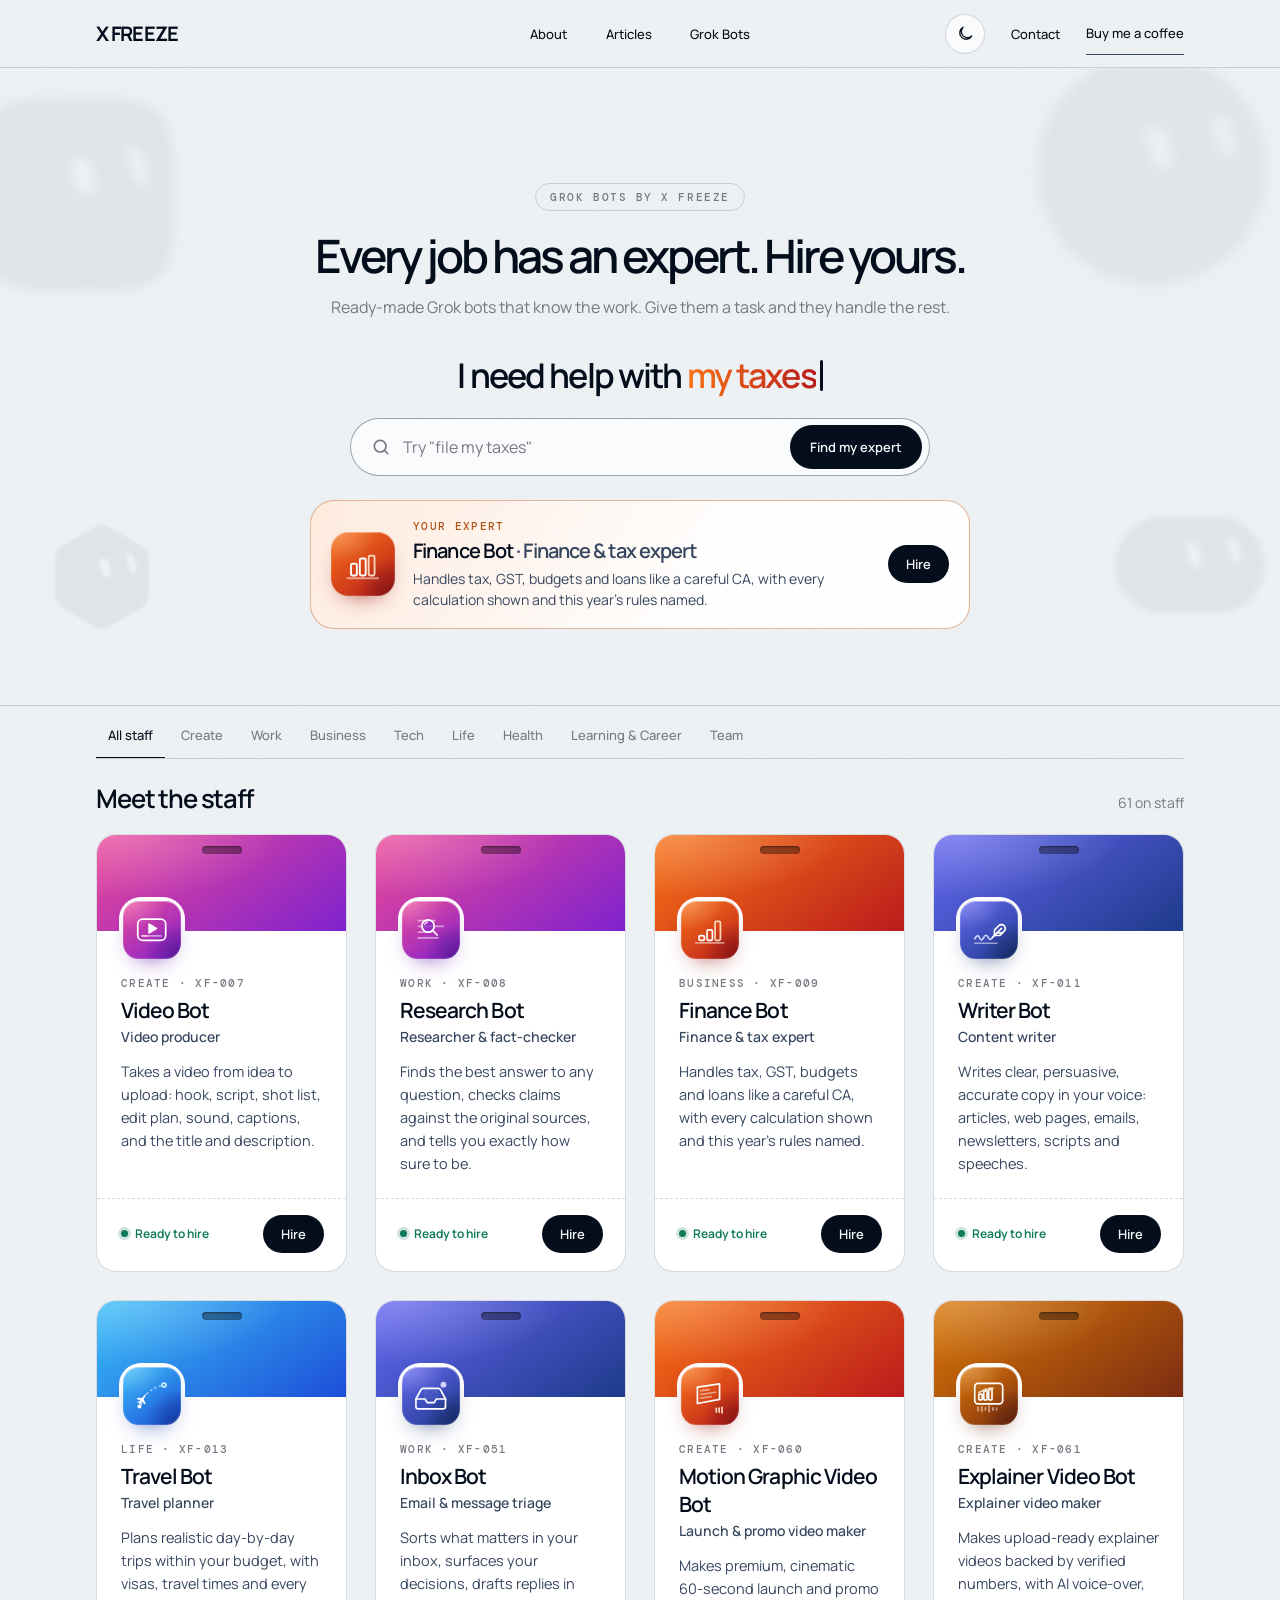
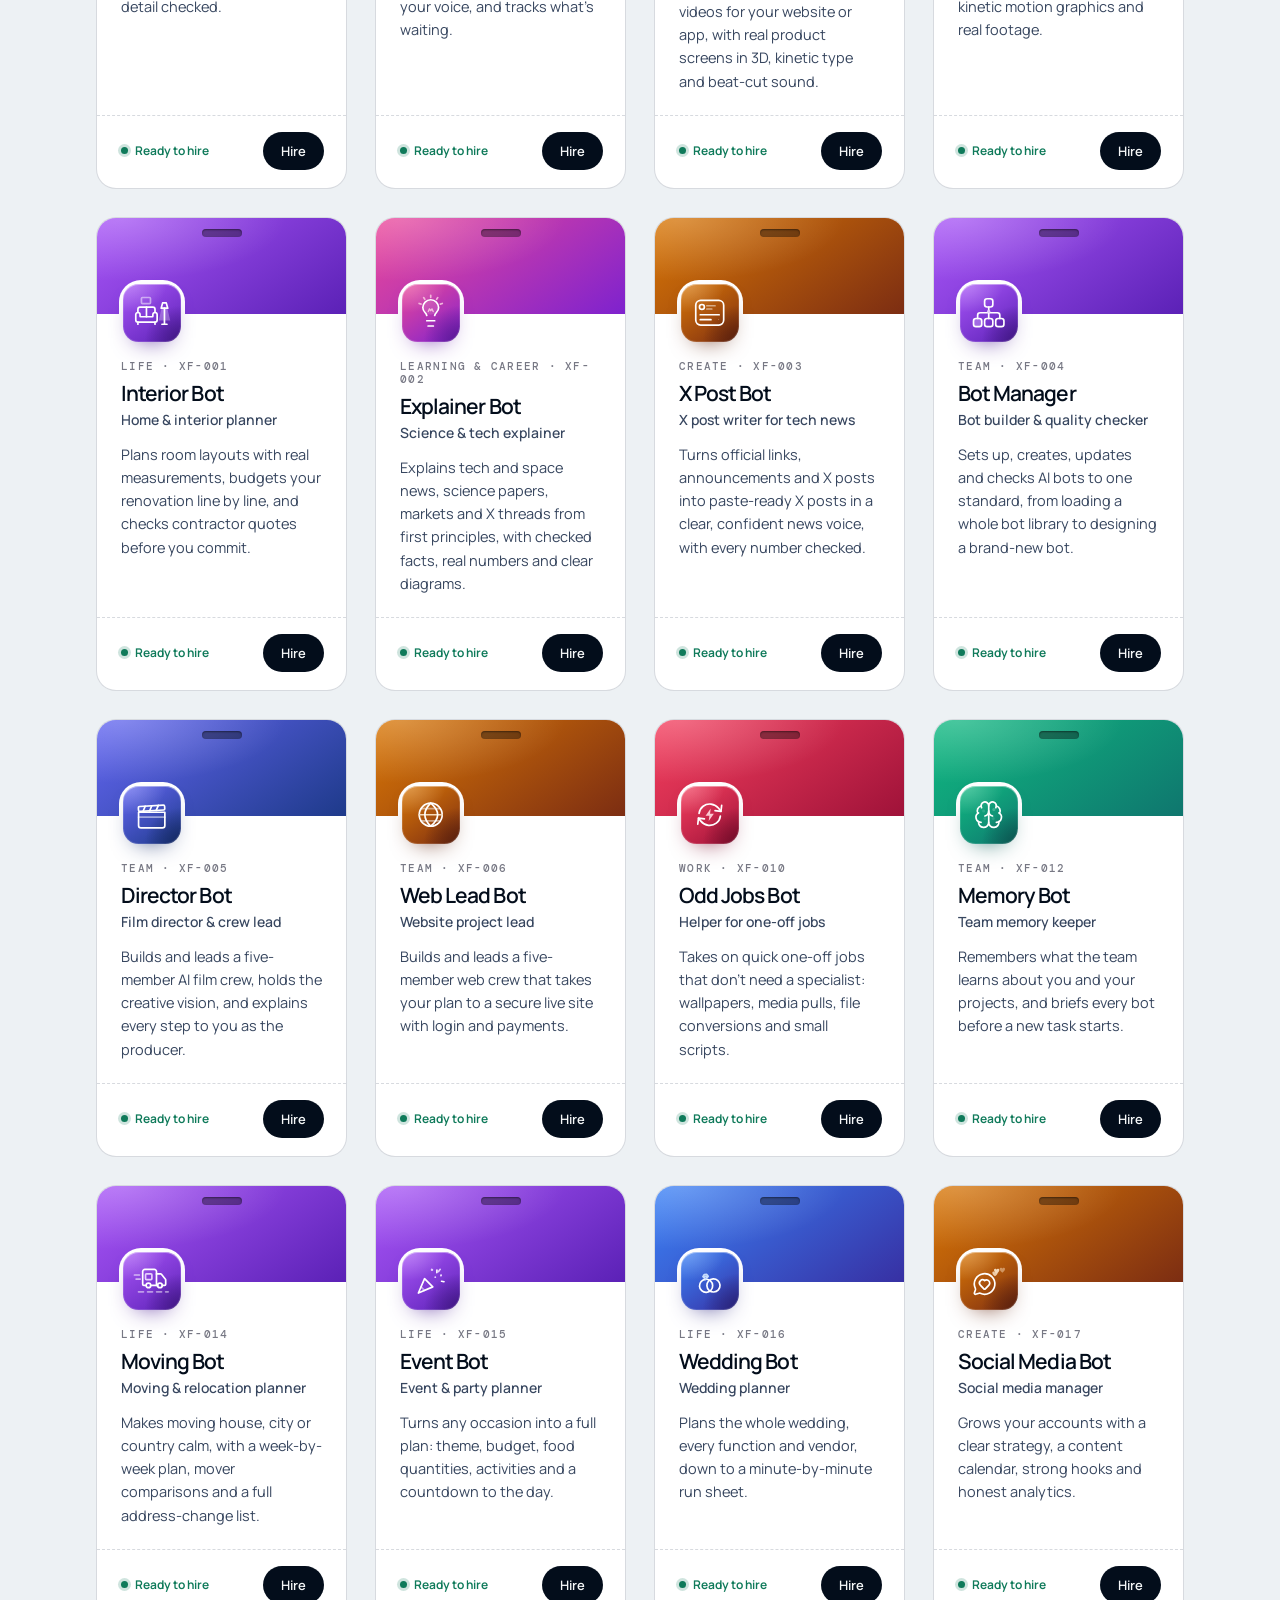
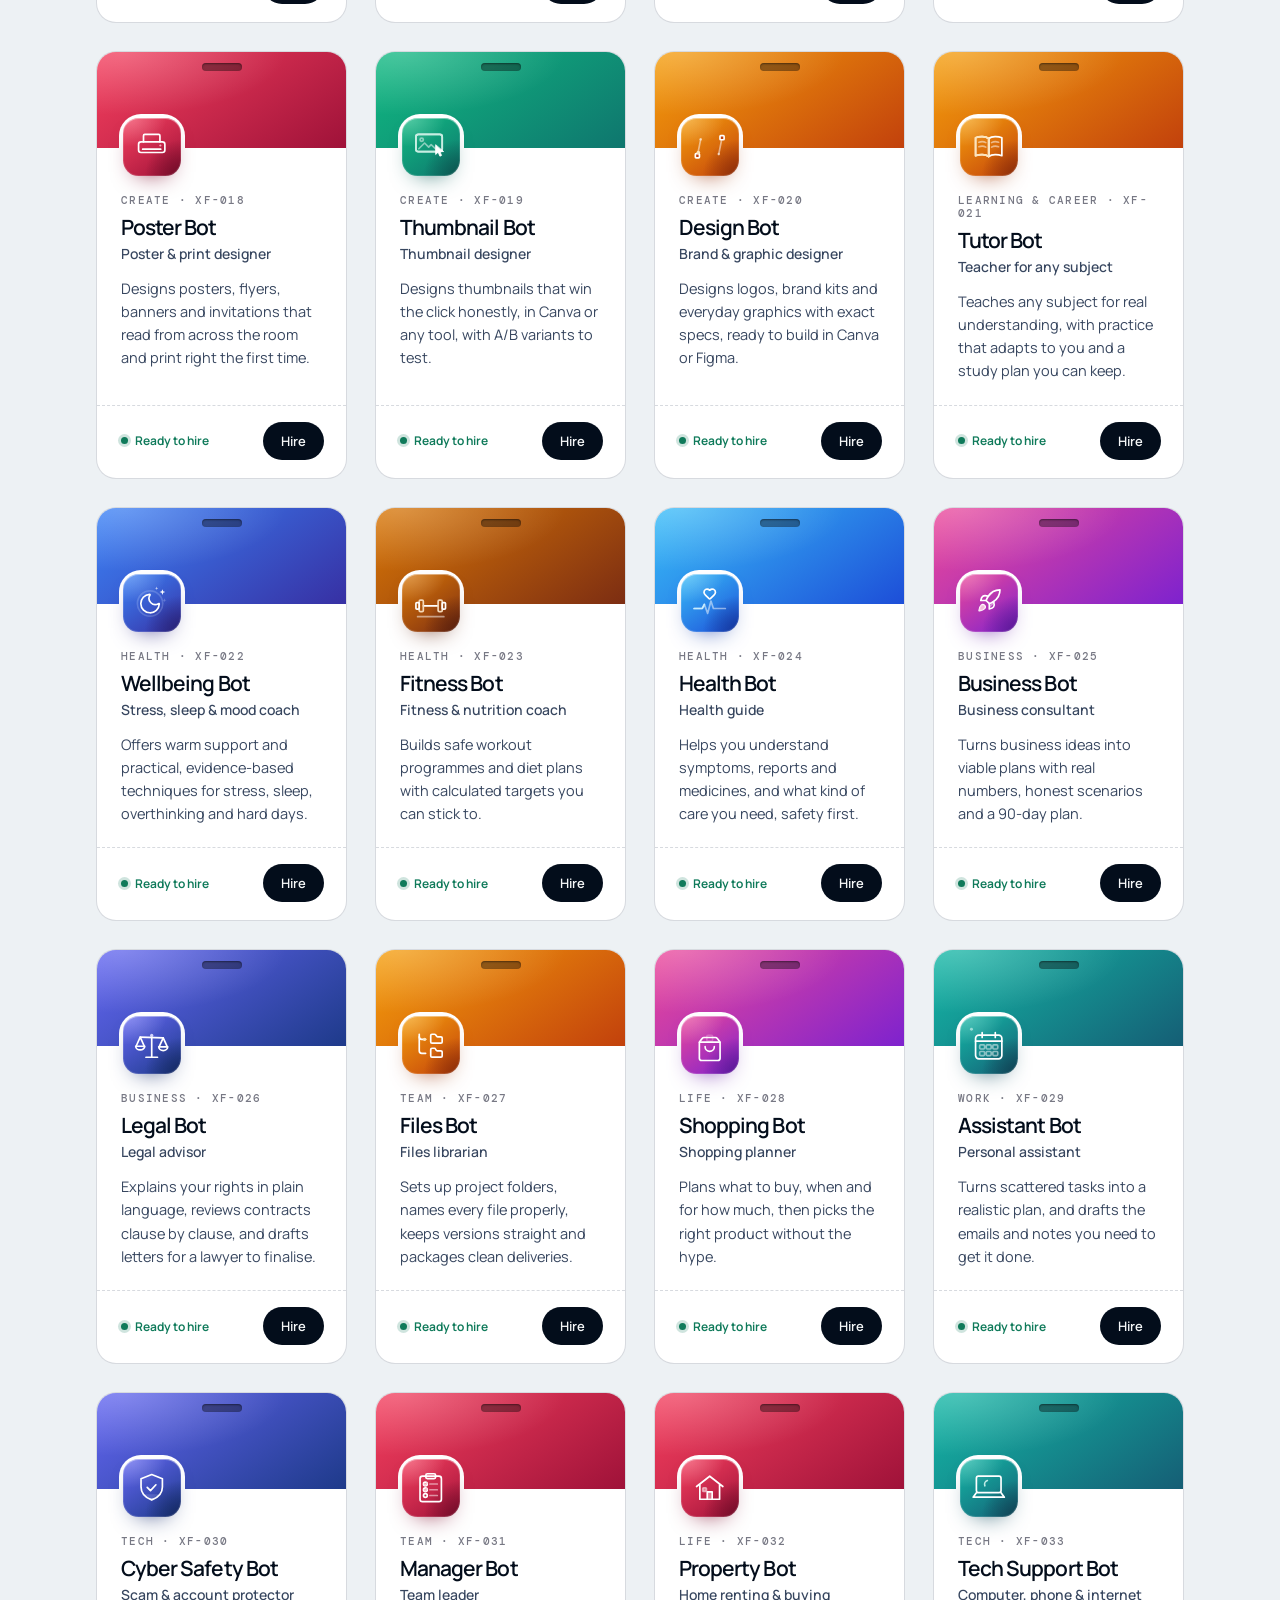
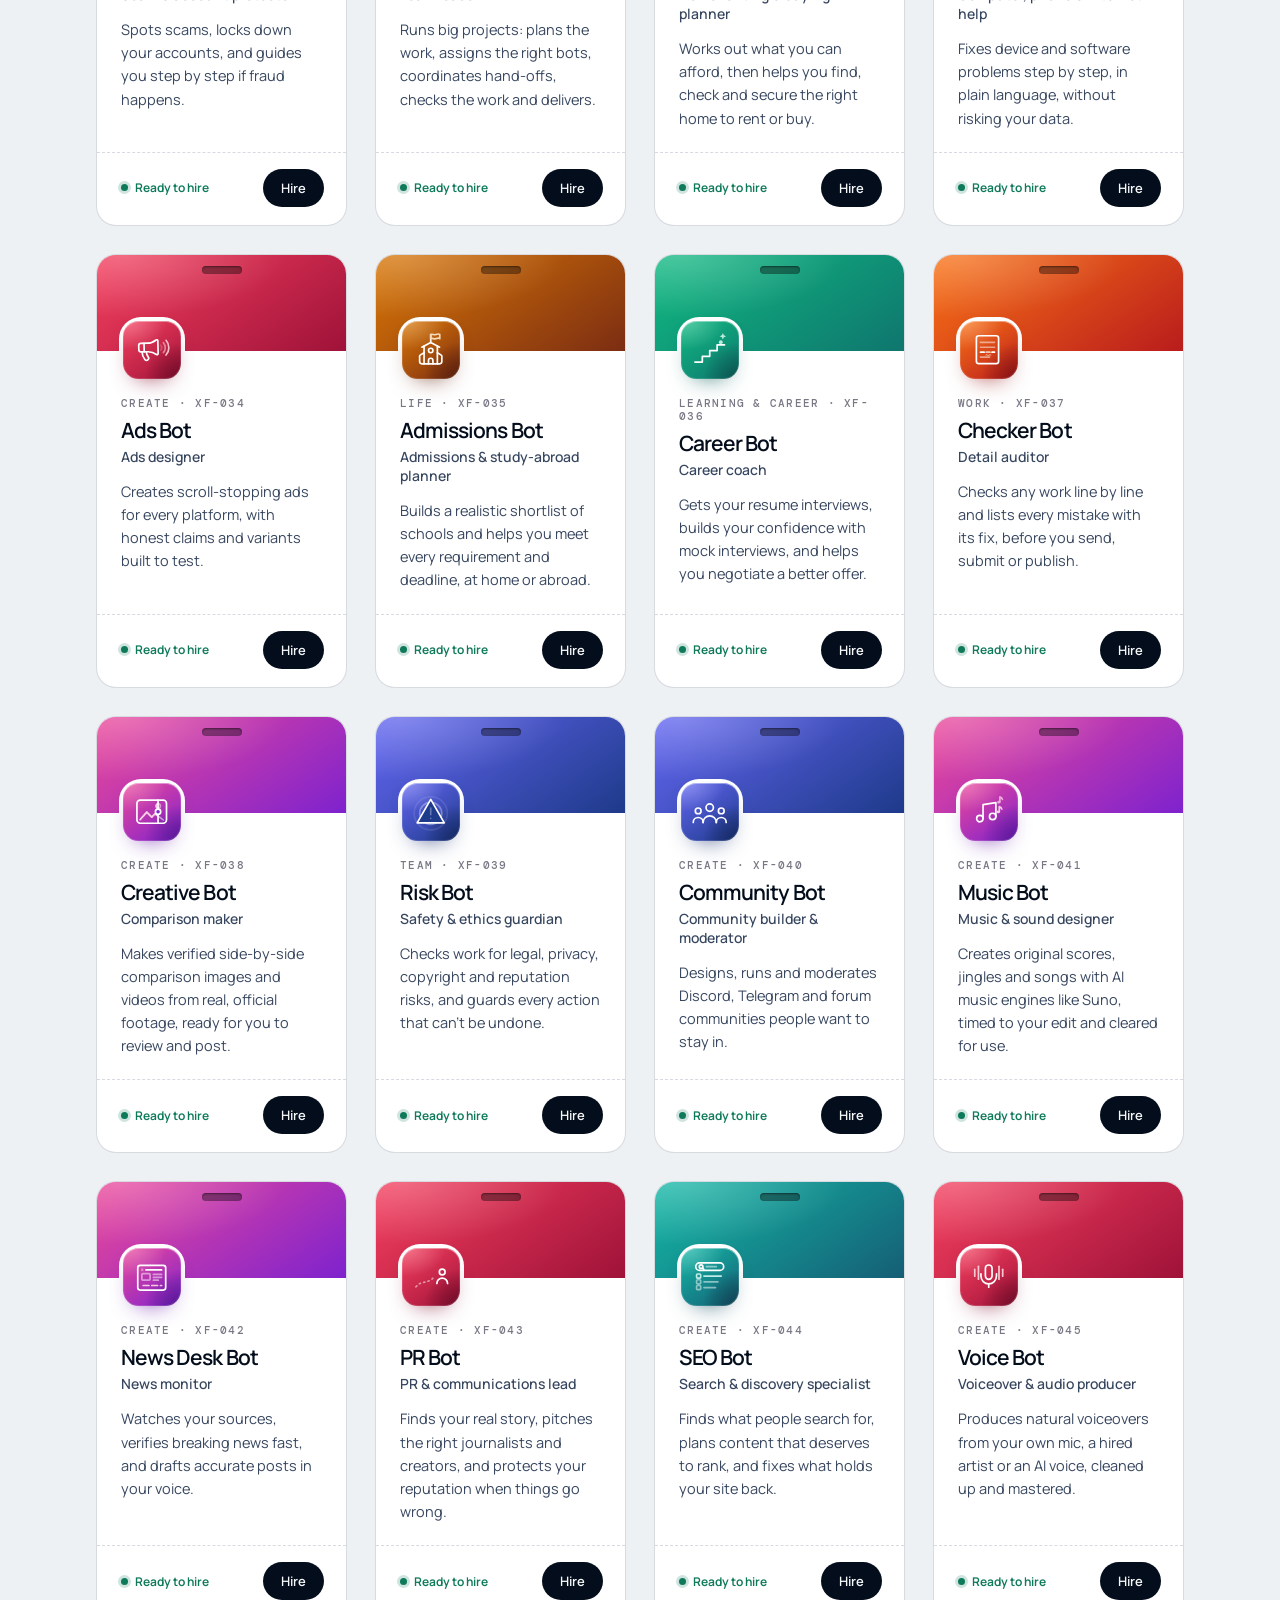
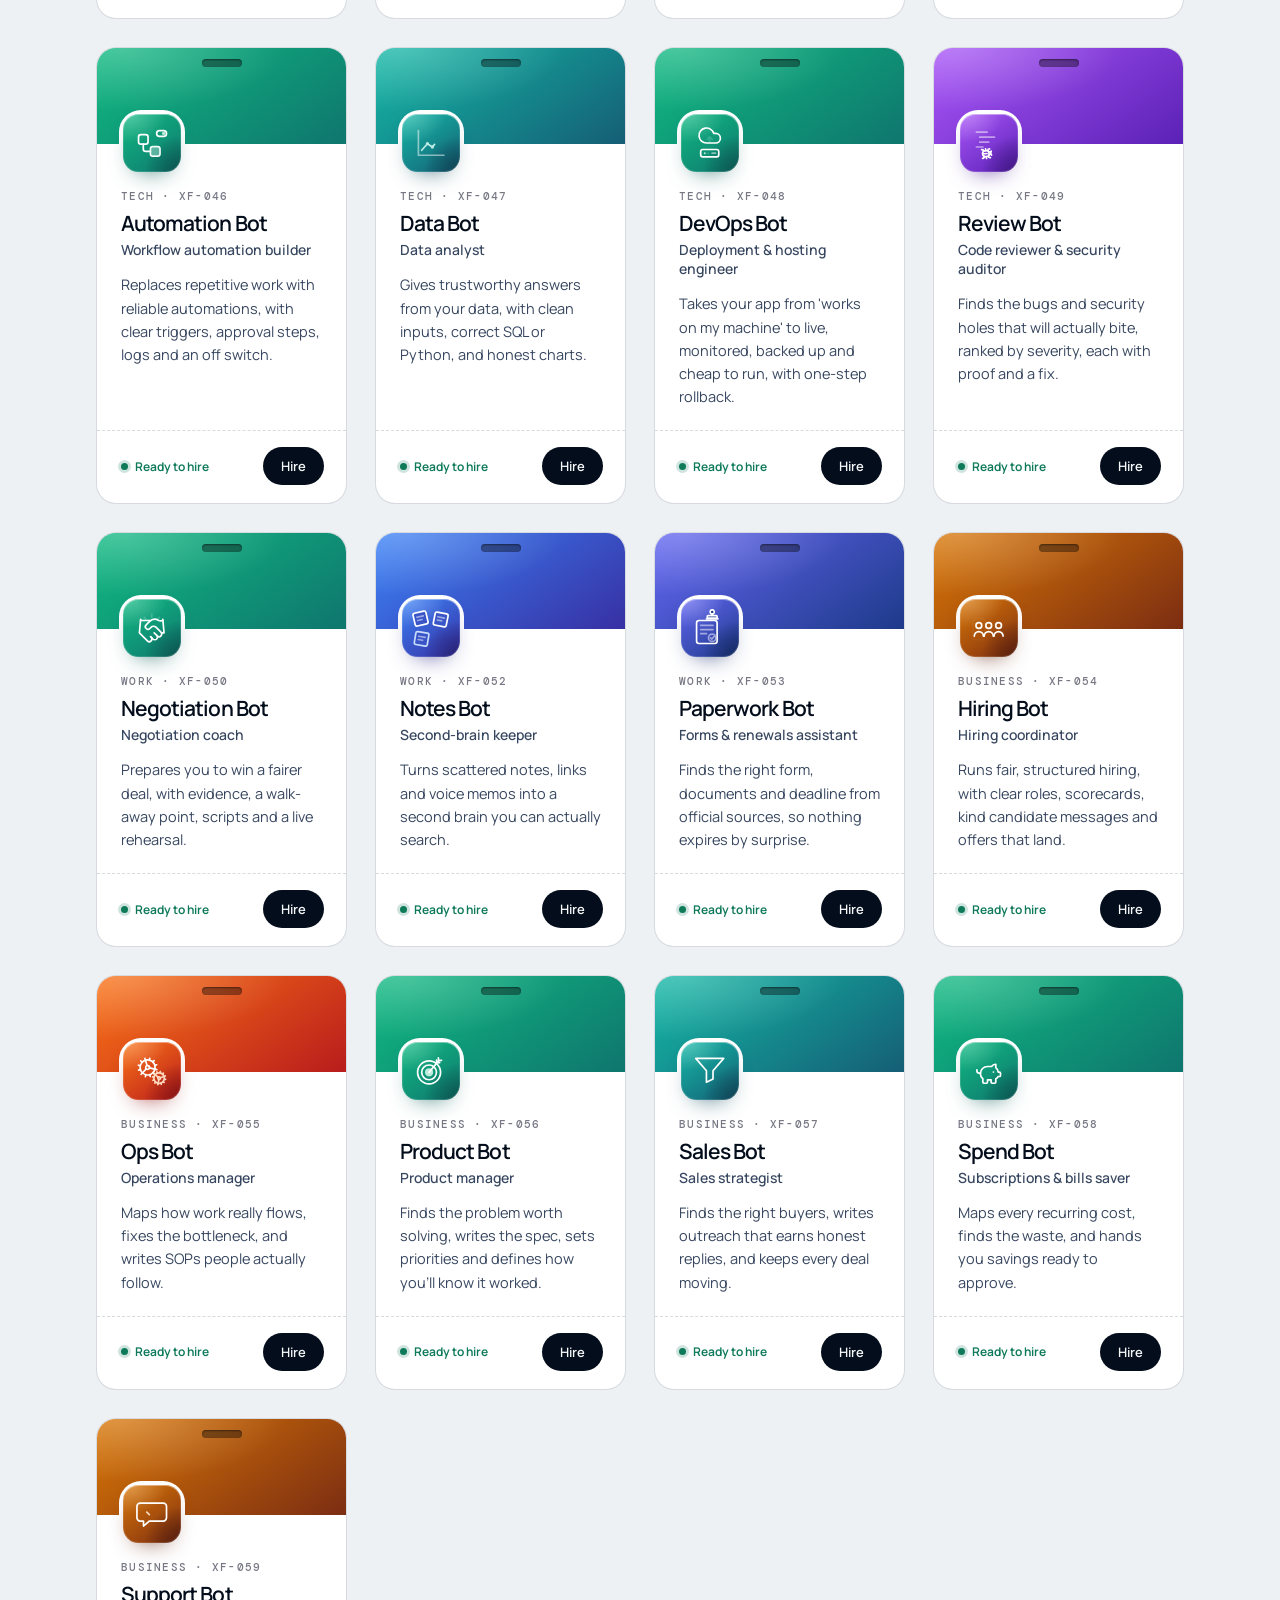
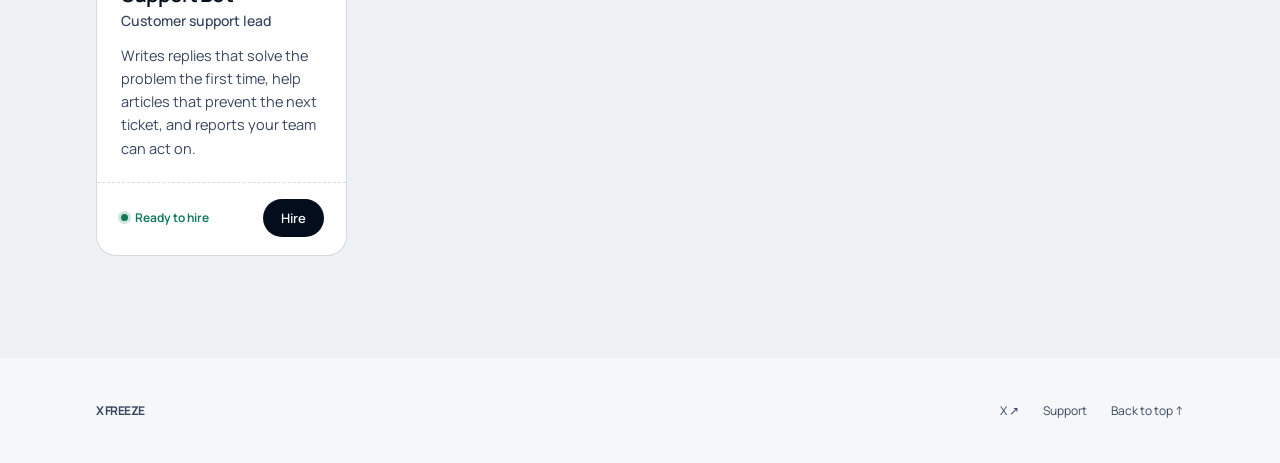
==== commit 947fdfe2: "Grok Bots: add Explainer Video Bot. Makes upload-ready, data-driven explainer videos with verified n" ====
--- a/grok-bots.html
+++ b/grok-bots.html
@@ -116,8 +116,8 @@
 
     <script src="/grok-bots/grok-bots-faces.js?v=1"></script>
     <script src="/grok-bots/grok-bots-icons.js?v=1"></script>
-    <script src="/grok-bots/grok-bots-scenes.js?v=2"></script>
-    <script src="/grok-bots/grok-bots-data.js?v=2"></script>
+    <script src="/grok-bots/grok-bots-scenes.js?v=3"></script>
+    <script src="/grok-bots/grok-bots-data.js?v=3"></script>
     <script src="/grok-bots/grok-bots.js?v=2"></script>
     <script src="/nav-menu.js" defer></script>
   </body>
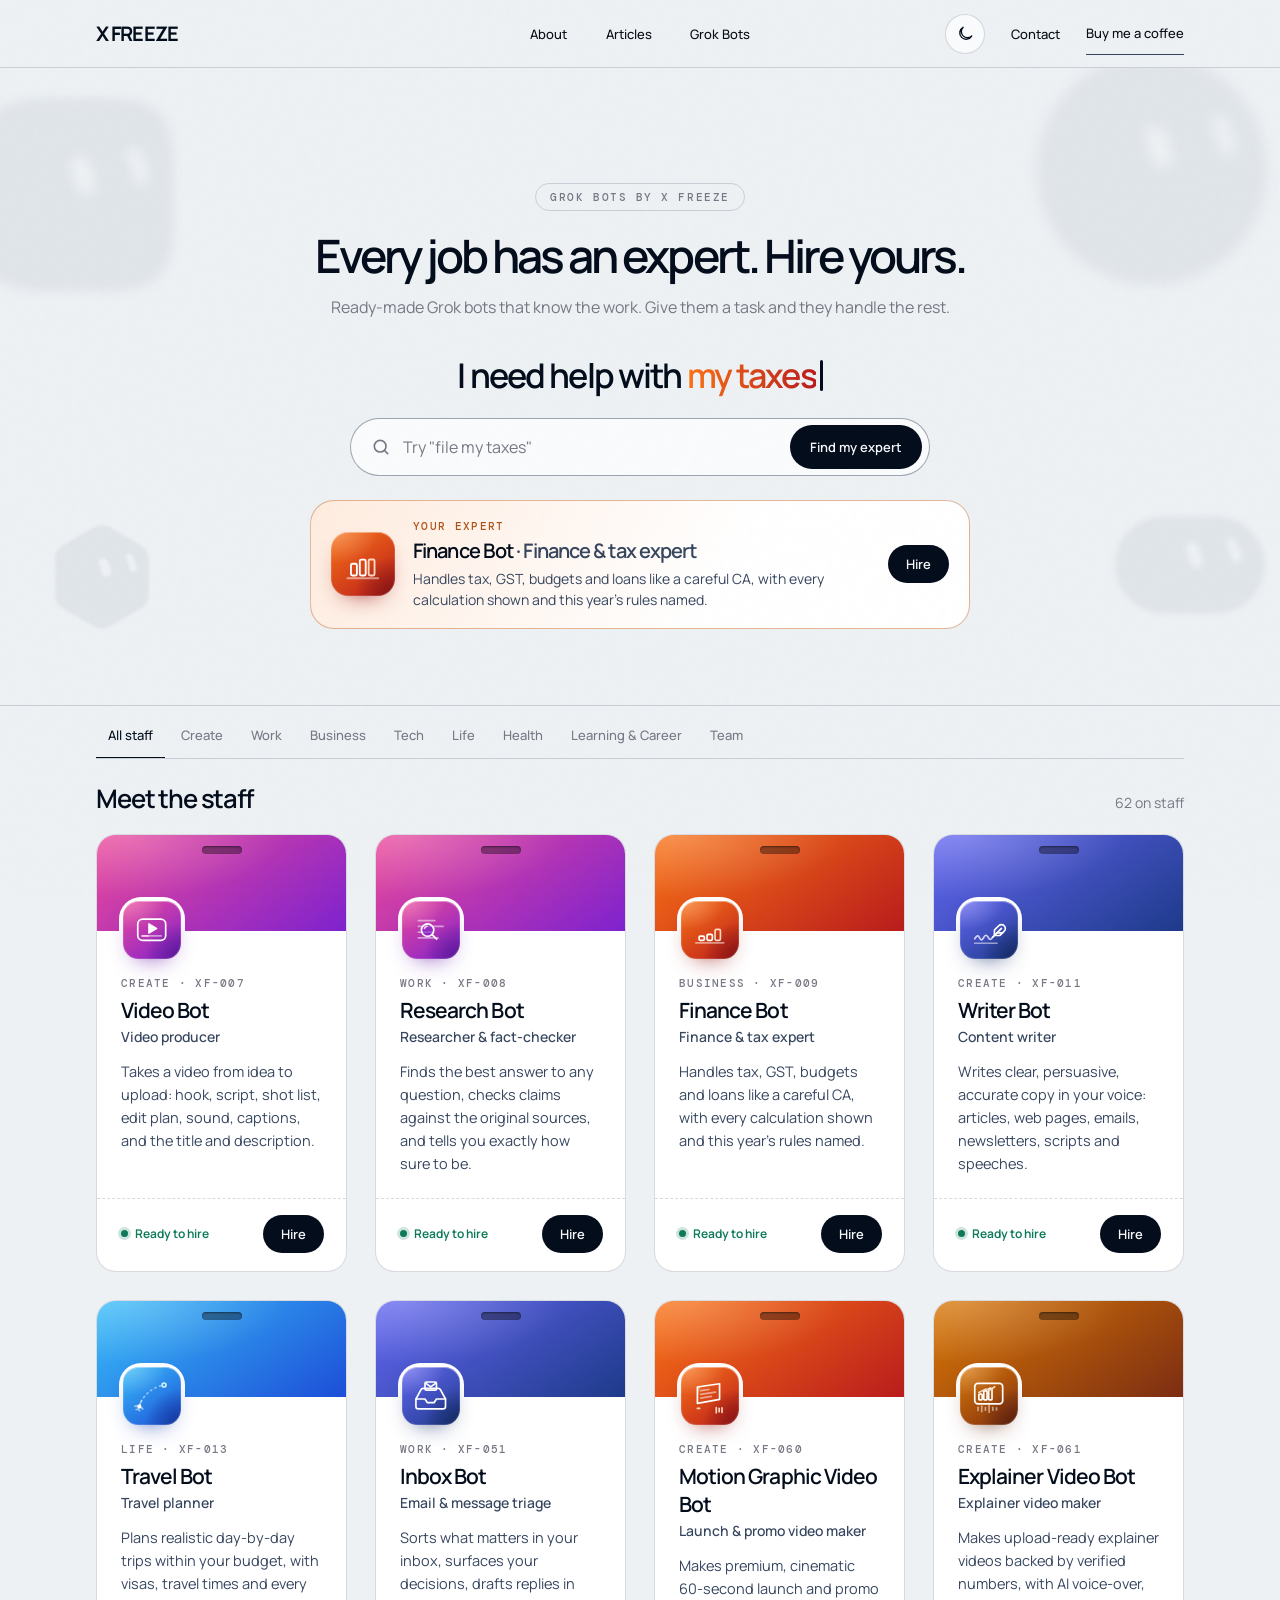
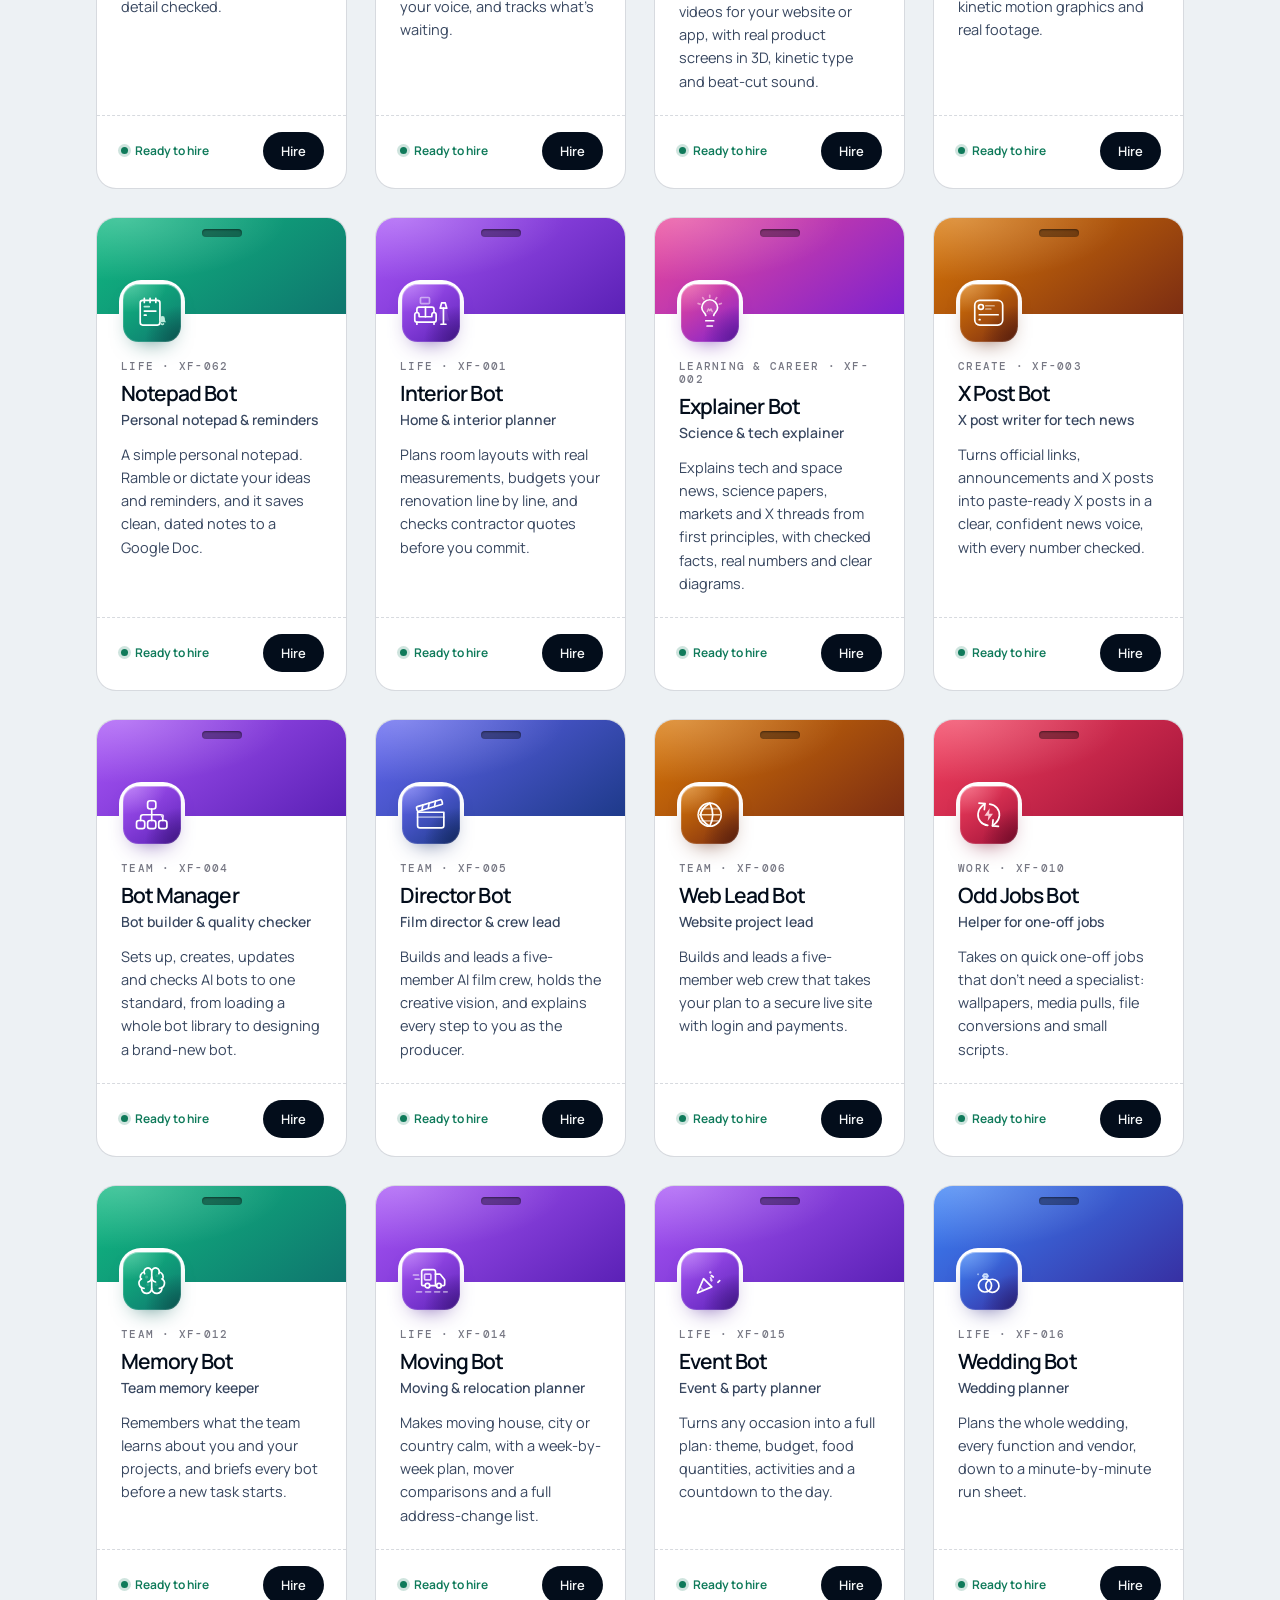
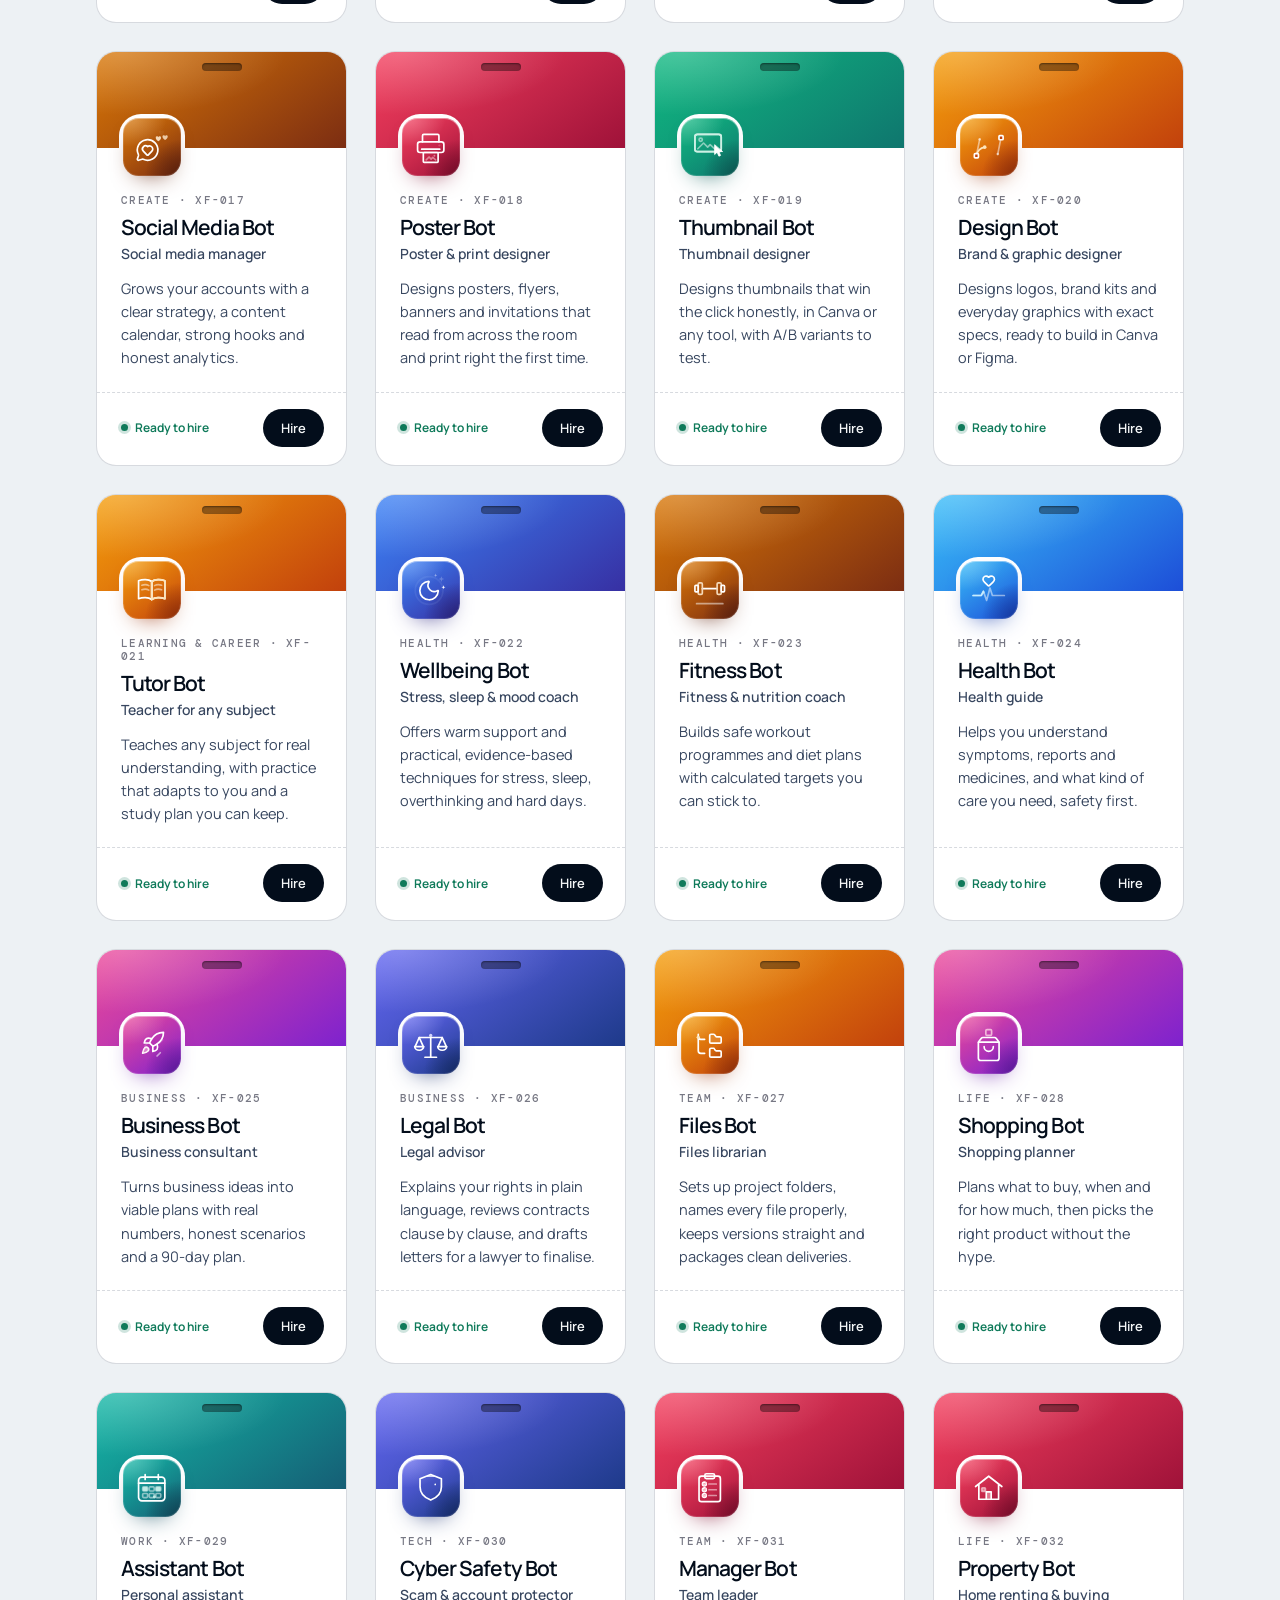
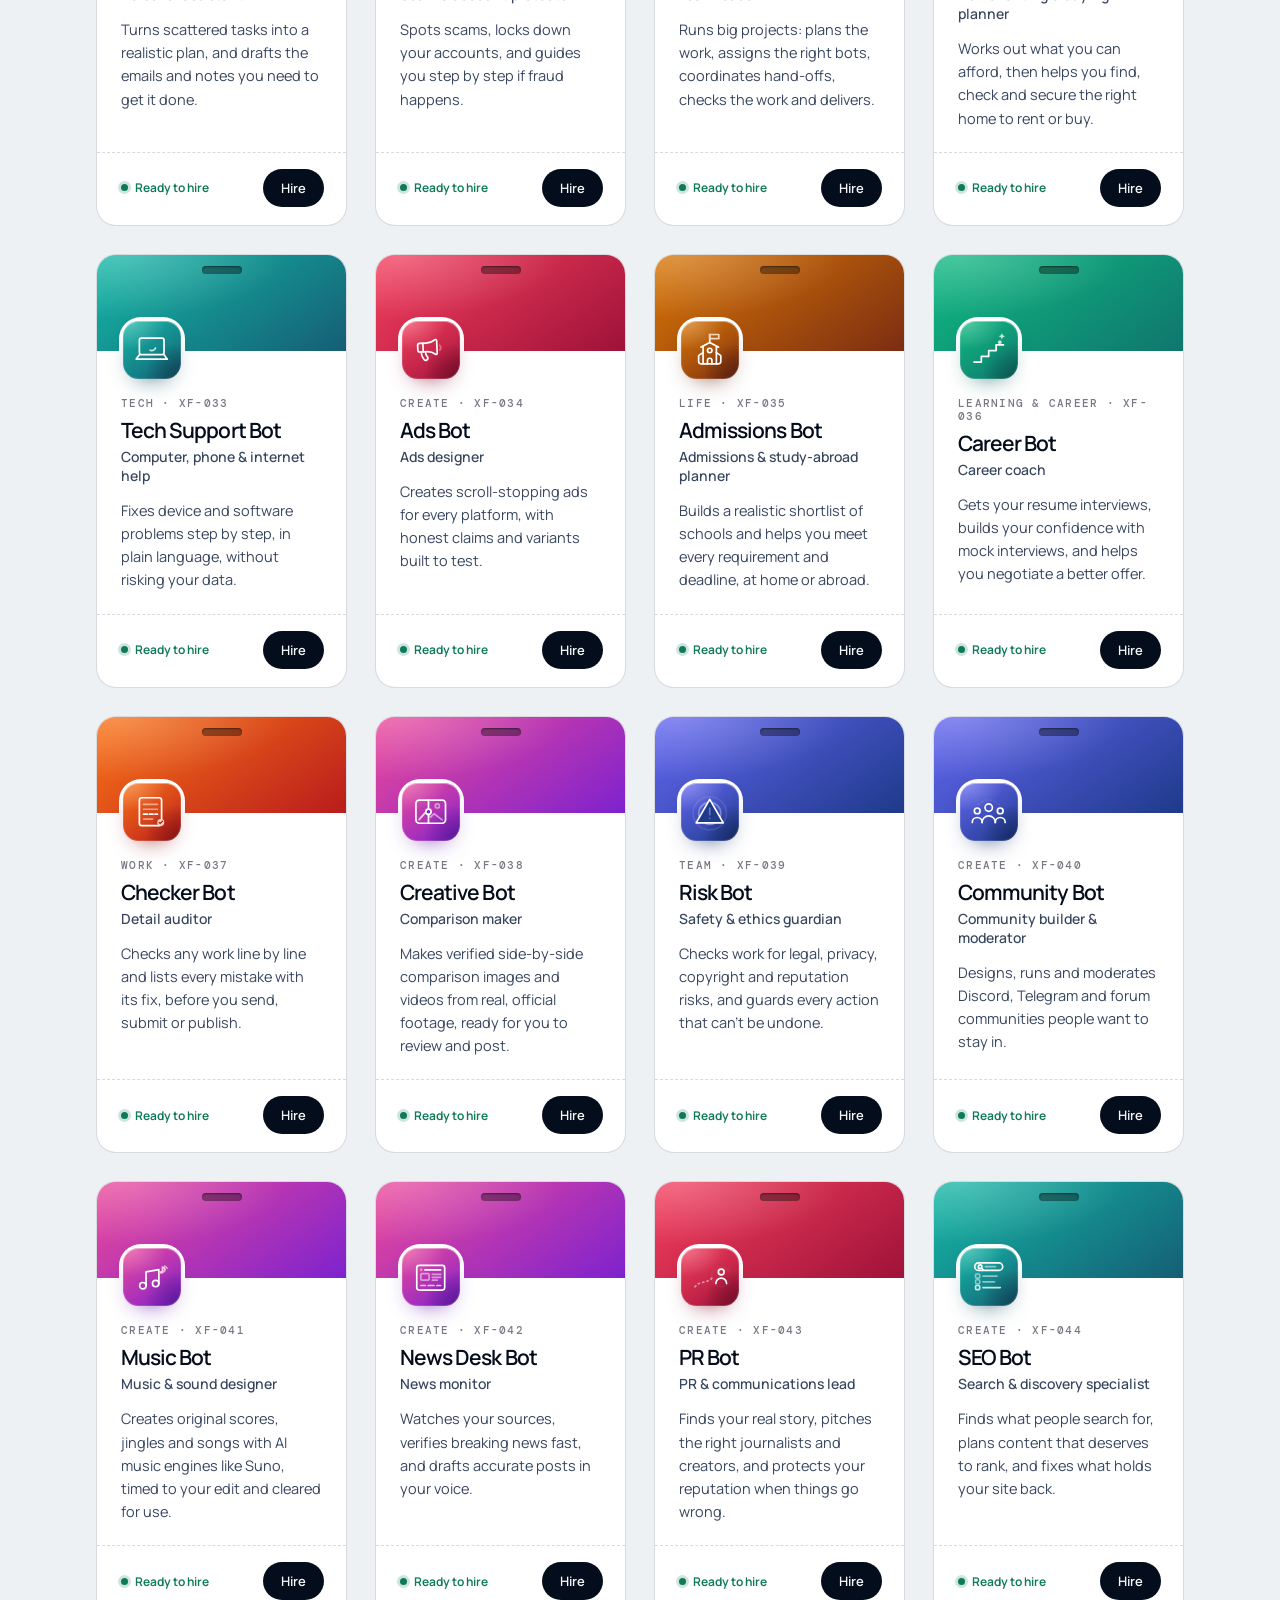
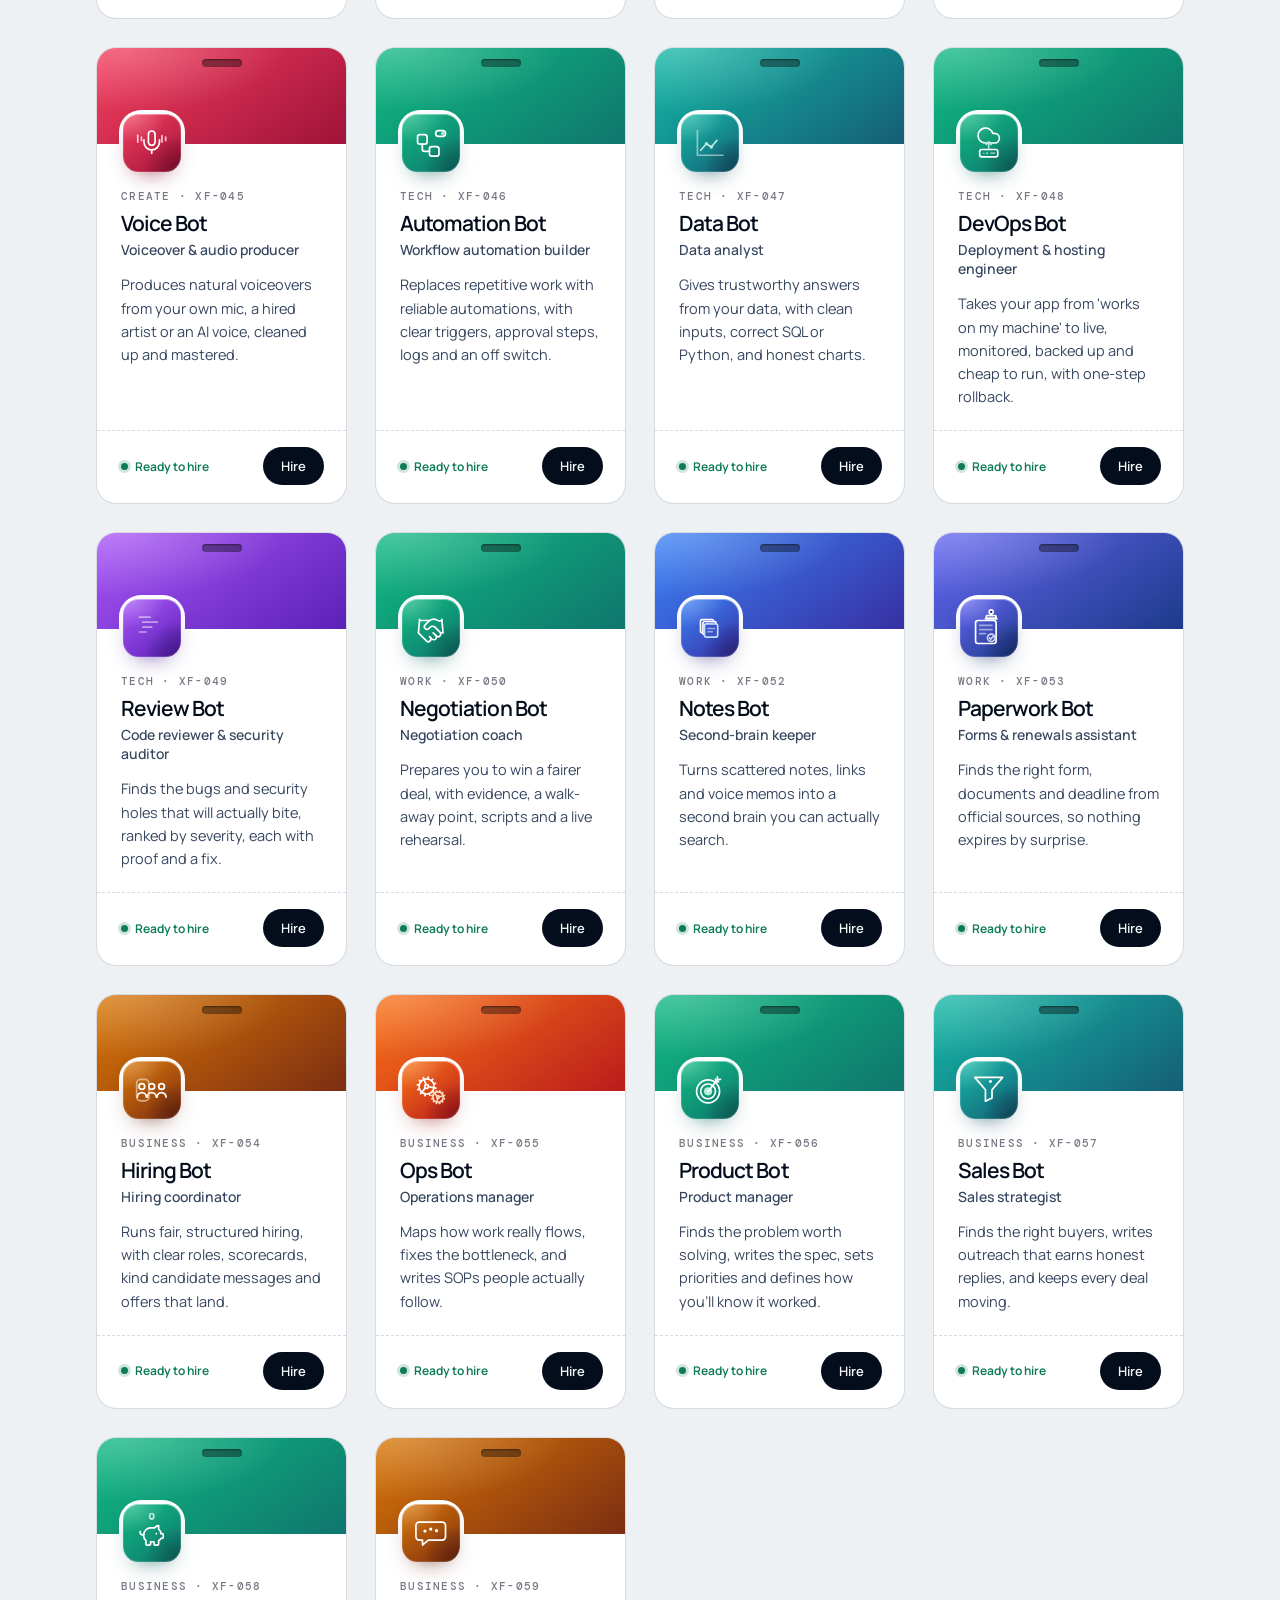
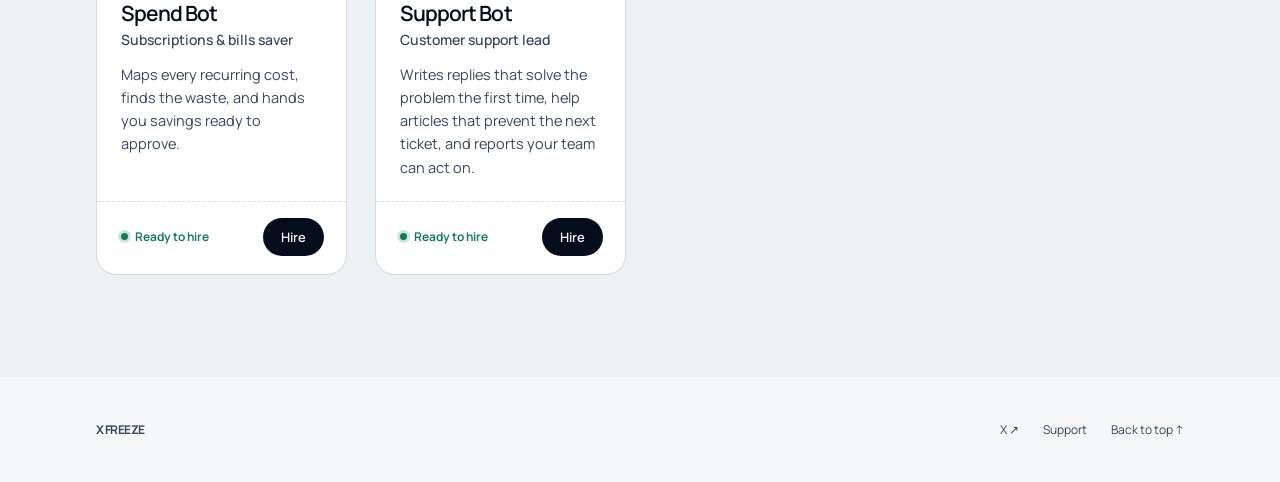
==== commit 43708fe8: "Grok Bots: add Notepad Bot. A simple personal notepad: ramble or dictate ideas and reminders, and it" ====
--- a/grok-bots.html
+++ b/grok-bots.html
@@ -115,9 +115,9 @@
     </footer>
 
     <script src="/grok-bots/grok-bots-faces.js?v=1"></script>
-    <script src="/grok-bots/grok-bots-icons.js?v=1"></script>
-    <script src="/grok-bots/grok-bots-scenes.js?v=3"></script>
-    <script src="/grok-bots/grok-bots-data.js?v=3"></script>
+    <script src="/grok-bots/grok-bots-icons.js?v=2"></script>
+    <script src="/grok-bots/grok-bots-scenes.js?v=4"></script>
+    <script src="/grok-bots/grok-bots-data.js?v=4"></script>
     <script src="/grok-bots/grok-bots.js?v=2"></script>
     <script src="/nav-menu.js" defer></script>
   </body>
